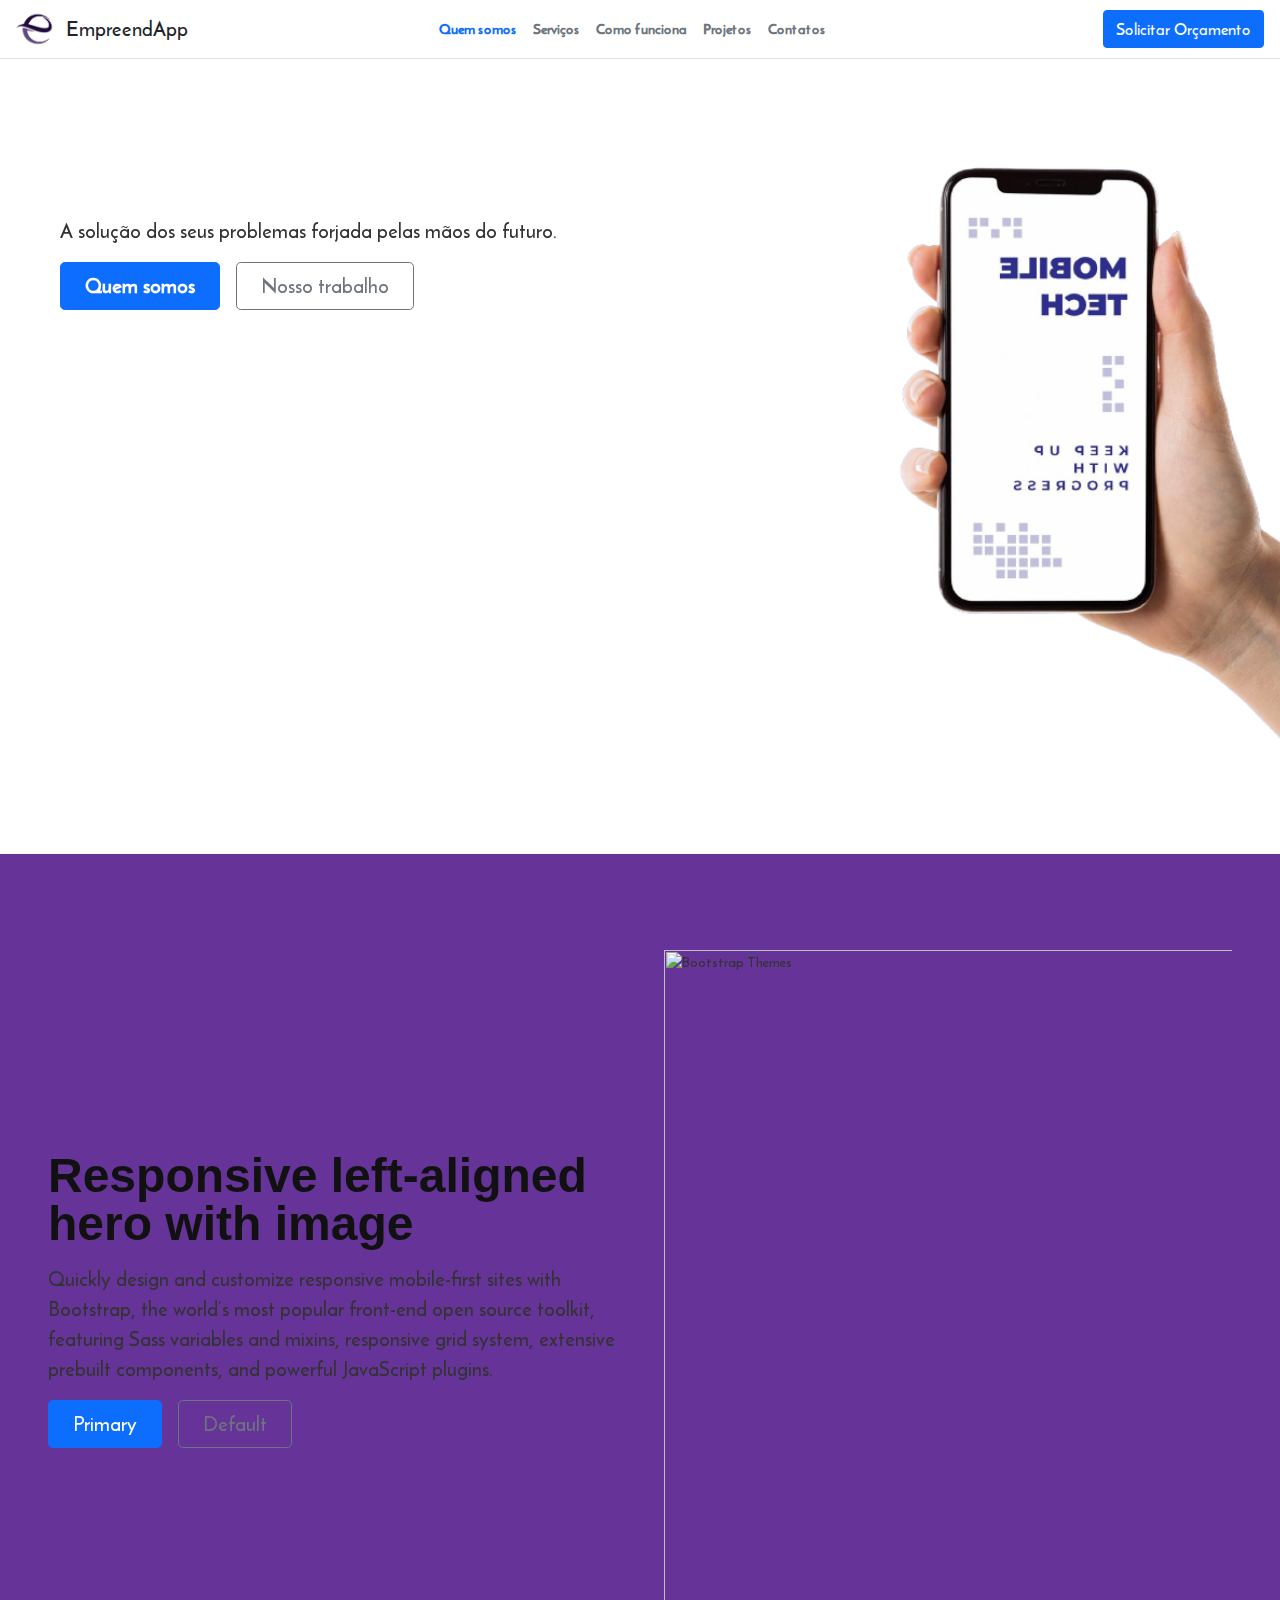
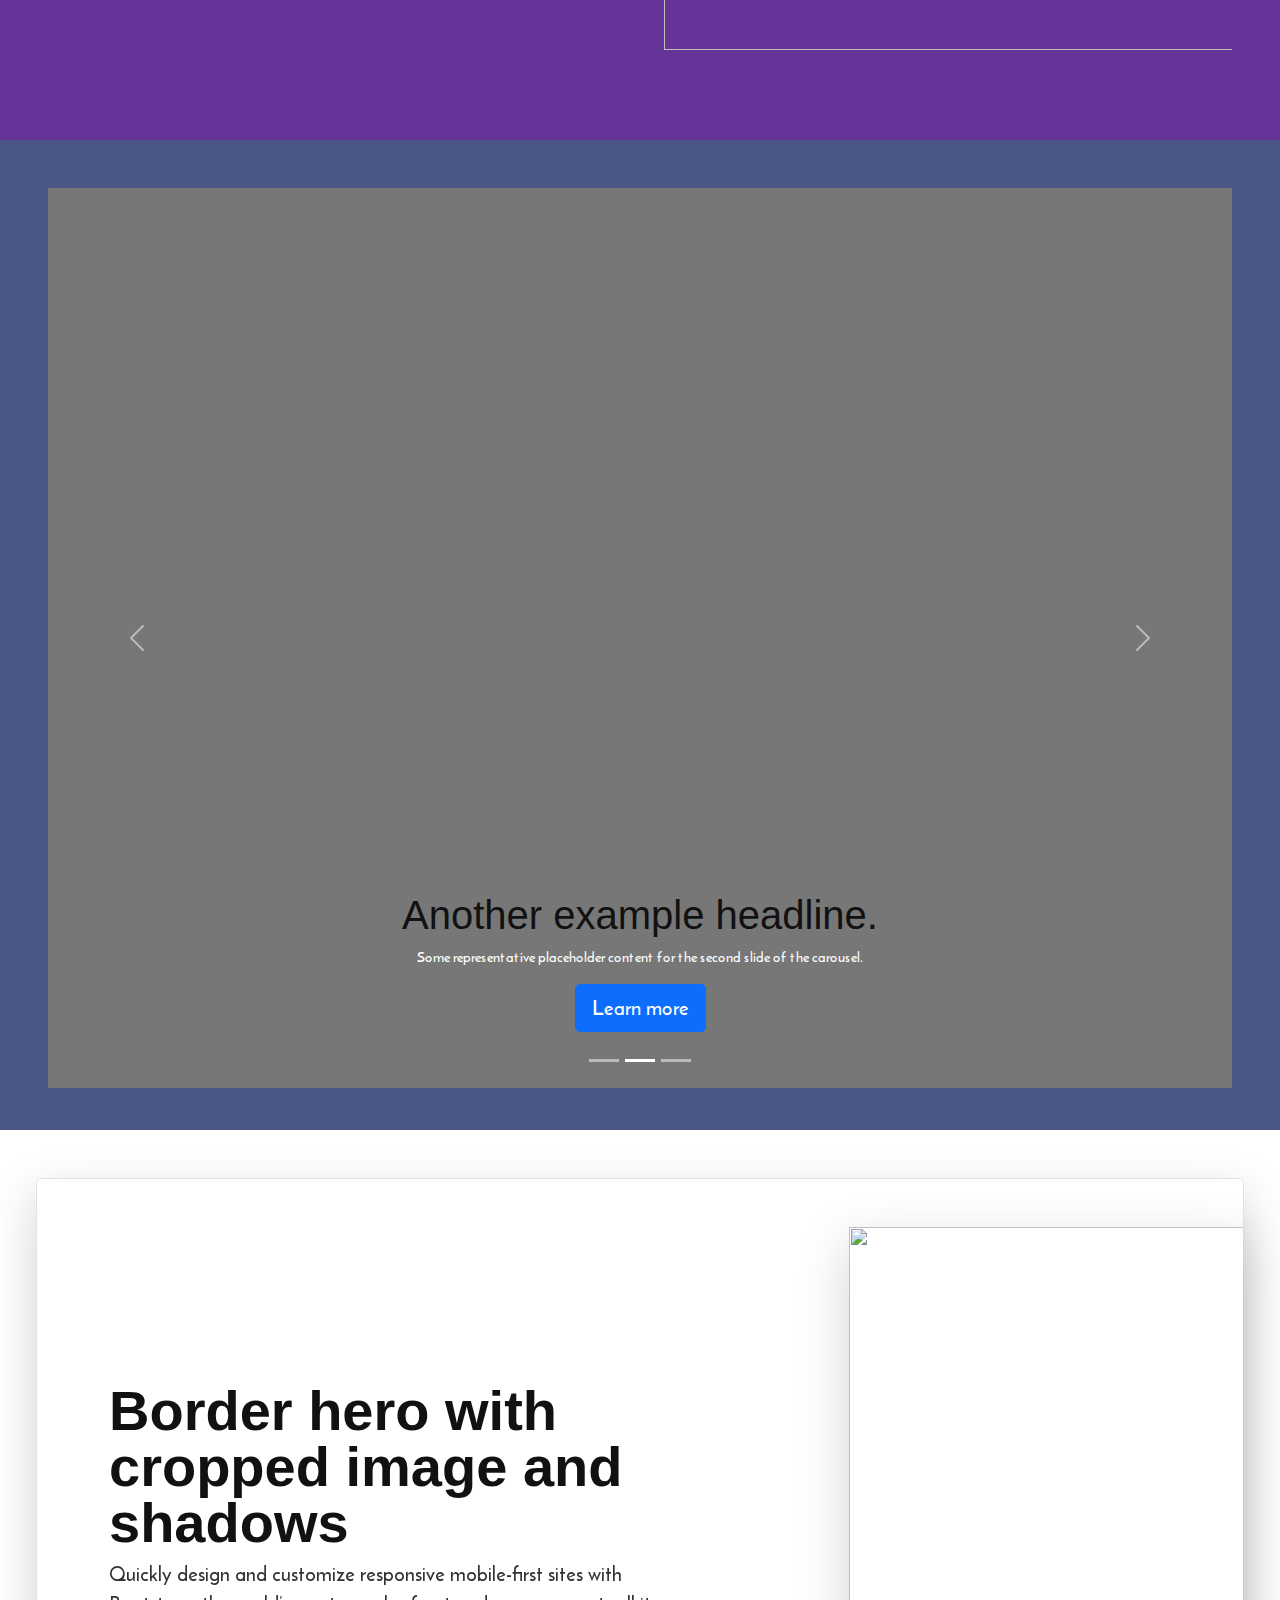
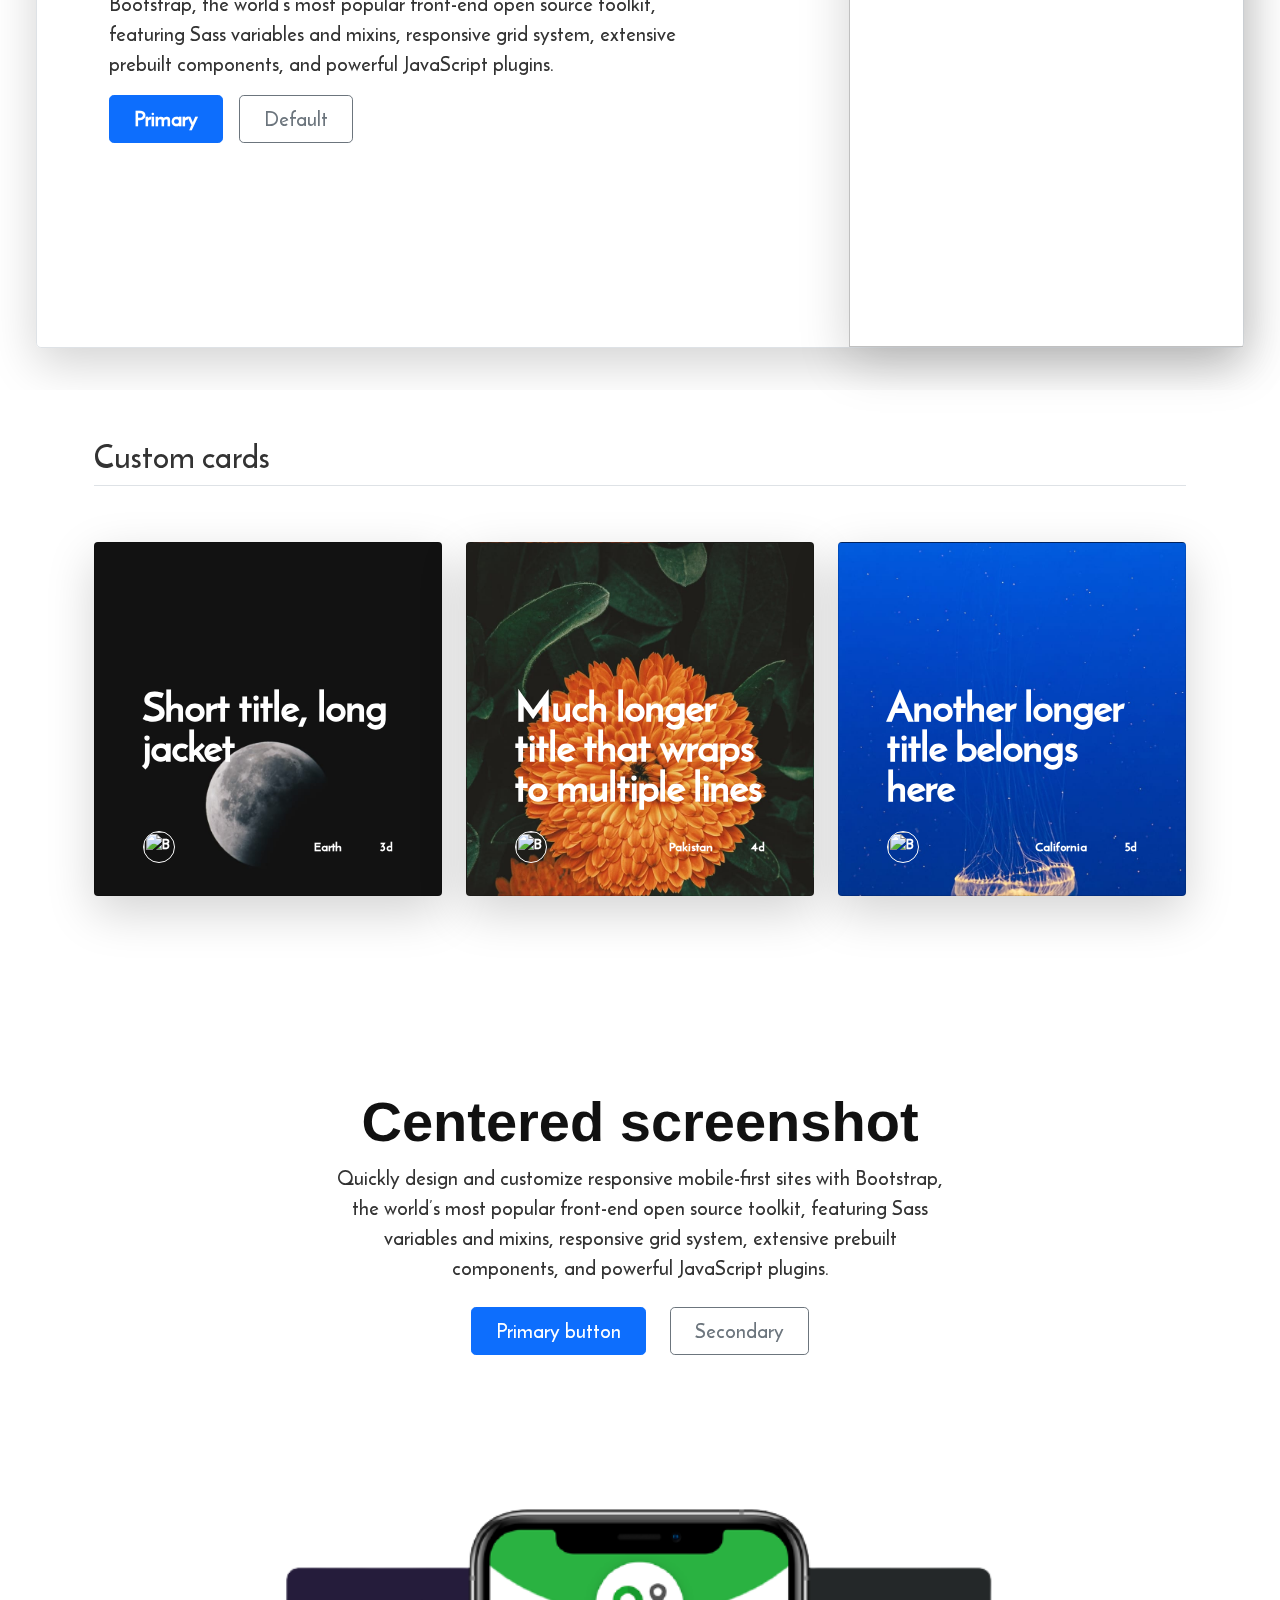
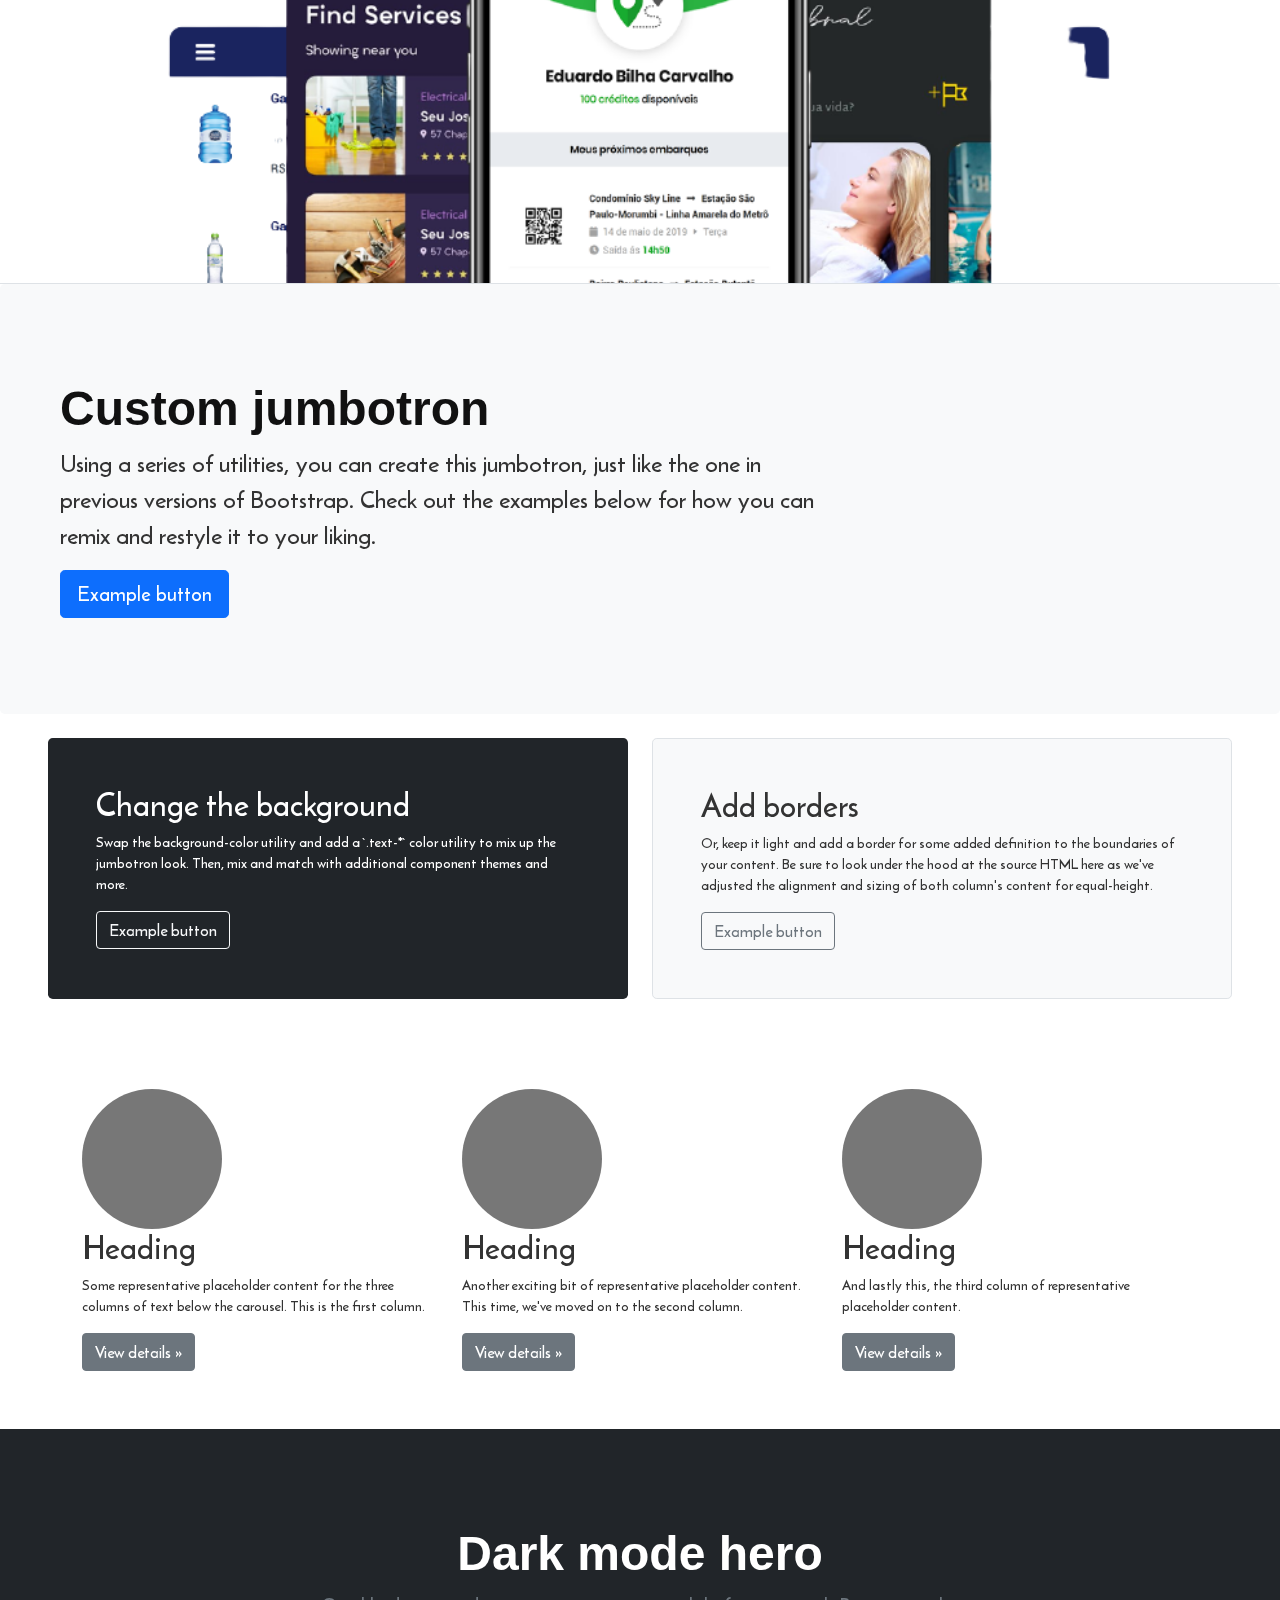
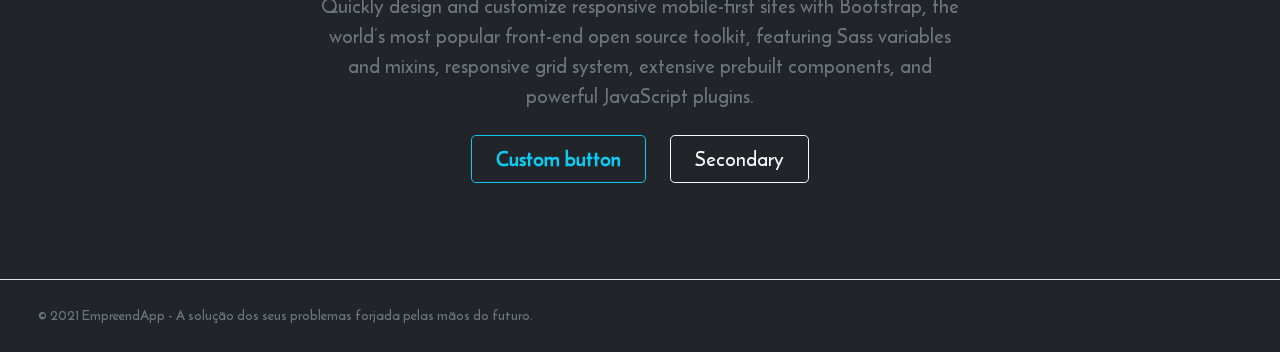
==== index.html @ d18b8e99 "animacao-bug corrigida." ====
<html lang="pt">
<head>
    <meta charset="UTF-8">
    <title>EmpreendApp</title>

    <link rel="stylesheet" href="css/bootstrap.css">
    <link rel="stylesheet" href="css/bg-points-animate.css">
    <link rel="stylesheet" href="css/styles.css">
    <link rel="stylesheet" href="css/index.css" >

    <meta name="theme-color" content="#7952b3">
</head>
<body style="background-color: white;">
    <div class="center">
        <div class="bg" style="z-index: -1; background: white;">
            <div class="dotWrapper dotWrapper-1">
                <div class="dot dot-1"></div>
            </div>
            <div class="dotWrapper dotWrapper-2">
                <div class="dot dot-2"></div>
            </div>
            <div class="dotWrapper dotWrapper-3">
                <div class="dot dot-3"></div>
            </div>
            <div class="dotWrapper dotWrapper-4">
                <div class="dot dot-4"></div>
            </div>
            <div class="dotWrapper dotWrapper-5">
                <div class="dot dot-5"></div>
            </div>
            <div class="dotWrapper dotWrapper-6">
                <div class="dot dot-6"></div>
            </div>
            <div class="dotWrapper dotWrapper-7">
                <div class="dot dot-7"></div>
            </div>
            <div class="dotWrapper dotWrapper-8">
                <div class="dot dot-8"></div>
            </div>
            <div class="dotWrapper dotWrapper-9">
                <div class="dot dot-9"></div>
            </div>
            <div class="dotWrapper dotWrapper-10">
                <div class="dot dot-10"></div>
            </div>
            <div class="dotWrapper dotWrapper-11">
                <div class="dot dot-11"></div>
            </div>
            <div class="dotWrapper dotWrapper-12">
                <div class="dot dot-12"></div>
            </div>
            <div class="dotWrapper dotWrapper-13">
                <div class="dot dot-13"></div>
            </div>
            <div class="dotWrapper dotWrapper-14">
                <div class="dot dot-14"></div>
            </div>
            <div class="dotWrapper dotWrapper-15">
                <div class="dot dot-15"></div>
            </div>
            <div class="dotWrapper dotWrapper-16">
                <div class="dot dot-16"></div>
            </div>
            <div class="dotWrapper dotWrapper-17">
                <div class="dot dot-17"></div>
            </div>
            <div class="dotWrapper dotWrapper-18">
                <div class="dot dot-18"></div>
            </div>
            <div class="dotWrapper dotWrapper-19">
                <div class="dot dot-19"></div>
            </div>
            <div class="dotWrapper dotWrapper-20">
                <div class="dot dot-20"></div>
            </div>
            <div class="dotWrapper dotWrapper-21">
                <div class="dot dot-21"></div>
            </div>
            <div class="dotWrapper dotWrapper-22">
                <div class="dot dot-22"></div>
            </div>
            <div class="dotWrapper dotWrapper-23">
                <div class="dot dot-23"></div>
            </div>
            <div class="dotWrapper dotWrapper-24">
                <div class="dot dot-24"></div>
            </div>
            <div class="dotWrapper dotWrapper-25">
                <div class="dot dot-25"></div>
            </div>
            <div class="dotWrapper dotWrapper-26">
                <div class="dot dot-26"></div>
            </div>
            <div class="dotWrapper dotWrapper-27">
                <div class="dot dot-27"></div>
            </div>
            <div class="dotWrapper dotWrapper-28">
                <div class="dot dot-28"></div>
            </div>
            <div class="dotWrapper dotWrapper-29">
                <div class="dot dot-29"></div>
            </div>
            <div class="dotWrapper dotWrapper-30">
                <div class="dot dot-30"></div>
            </div>
            <div class="dotWrapper dotWrapper-31">
                <div class="dot dot-31"></div>
            </div>
            <div class="dotWrapper dotWrapper-32">
                <div class="dot dot-32"></div>
            </div>
            <div class="dotWrapper dotWrapper-33">
                <div class="dot dot-33"></div>
            </div>
            <div class="dotWrapper dotWrapper-34">
                <div class="dot dot-34"></div>
            </div>
            <div class="dotWrapper dotWrapper-35">
                <div class="dot dot-35"></div>
            </div>
            <div class="dotWrapper dotWrapper-36">
                <div class="dot dot-36"></div>
            </div>
            <div class="dotWrapper dotWrapper-37">
                <div class="dot dot-37"></div>
            </div>
            <div class="dotWrapper dotWrapper-38">
                <div class="dot dot-38"></div>
            </div>
            <div class="dotWrapper dotWrapper-39">
                <div class="dot dot-39"></div>
            </div>
            <div class="dotWrapper dotWrapper-40">
                <div class="dot dot-40"></div>
            </div>
            <div class="dotWrapper dotWrapper-41">
                <div class="dot dot-41"></div>
            </div>
            <div class="dotWrapper dotWrapper-42">
                <div class="dot dot-42"></div>
            </div>
            <div class="dotWrapper dotWrapper-43">
                <div class="dot dot-43"></div>
            </div>
            <div class="dotWrapper dotWrapper-44">
                <div class="dot dot-44"></div>
            </div>
            <div class="dotWrapper dotWrapper-45">
                <div class="dot dot-45"></div>
            </div>
            <div class="dotWrapper dotWrapper-46">
                <div class="dot dot-46"></div>
            </div>
            <div class="dotWrapper dotWrapper-47">
                <div class="dot dot-47"></div>
            </div>
            <div class="dotWrapper dotWrapper-48">
                <div class="dot dot-48"></div>
            </div>
            <div class="dotWrapper dotWrapper-49">
                <div class="dot dot-49"></div>
            </div>
            <div class="dotWrapper dotWrapper-50">
                <div class="dot dot-50"></div>
            </div>
            <div class="dotWrapper dotWrapper-51">
                <div class="dot dot-51"></div>
            </div>
            <div class="dotWrapper dotWrapper-52">
                <div class="dot dot-52"></div>
            </div>
            <div class="dotWrapper dotWrapper-53">
                <div class="dot dot-53"></div>
            </div>
            <div class="dotWrapper dotWrapper-54">
                <div class="dot dot-54"></div>
            </div>
            <div class="dotWrapper dotWrapper-55">
                <div class="dot dot-55"></div>
            </div>
            <div class="dotWrapper dotWrapper-56">
                <div class="dot dot-56"></div>
            </div>
            <div class="dotWrapper dotWrapper-57">
                <div class="dot dot-57"></div>
            </div>
            <div class="dotWrapper dotWrapper-58">
                <div class="dot dot-58"></div>
            </div>
            <div class="dotWrapper dotWrapper-59">
                <div class="dot dot-59"></div>
            </div>
            <div class="dotWrapper dotWrapper-60">
                <div class="dot dot-60"></div>
            </div>
            <div class="dotWrapper dotWrapper-61">
                <div class="dot dot-61"></div>
            </div>
            <div class="dotWrapper dotWrapper-62">
                <div class="dot dot-62"></div>
            </div>
            <div class="dotWrapper dotWrapper-63">
                <div class="dot dot-63"></div>
            </div>
            <div class="dotWrapper dotWrapper-64">
                <div class="dot dot-64"></div>
            </div>
            <div class="dotWrapper dotWrapper-65">
                <div class="dot dot-65"></div>
            </div>
            <div class="dotWrapper dotWrapper-66">
                <div class="dot dot-66"></div>
            </div>
            <div class="dotWrapper dotWrapper-67">
                <div class="dot dot-67"></div>
            </div>
            <div class="dotWrapper dotWrapper-68">
                <div class="dot dot-68"></div>
            </div>
            <div class="dotWrapper dotWrapper-69">
                <div class="dot dot-69"></div>
            </div>
            <div class="dotWrapper dotWrapper-70">
                <div class="dot dot-70"></div>
            </div>
            <div class="dotWrapper dotWrapper-71">
                <div class="dot dot-71"></div>
            </div>
            <div class="dotWrapper dotWrapper-72">
                <div class="dot dot-72"></div>
            </div>
            <div class="dotWrapper dotWrapper-73">
                <div class="dot dot-73"></div>
            </div>
            <div class="dotWrapper dotWrapper-74">
                <div class="dot dot-74"></div>
            </div>
            <div class="dotWrapper dotWrapper-75">
                <div class="dot dot-75"></div>
            </div>
        </div><!--bg-->
        <header class="d-flex flex-wrap align-items-center justify-content-center justify-content-md-between py-2 border-bottom bg-white" style="z-index: 2;">
            <a href="/" class="d-flex align-items-center col-md-3 mb-2 mb-md-0 text-dark text-decoration-none lead">
                <img class="bi me-2 mx-3" width="42" height="42" aria-label="EmpreendApp"
                    src="imgs/empreendapp-logo.png"/>
                <strong>EmpreendApp</strong>
            </a>
    
            <ul class="nav col-12 col-md-auto mb-2 justify-content-center mb-md-0">
                <li><a href="#" class="nav-link px-2 link-primary">Quem somos</a></li>
                <li><a href="#" class="nav-link px-2 link-secondary">Serviços</a></li>
                <li><a href="#" class="nav-link px-2 link-secondary">Como funciona</a></li>
                <li><a href="#" class="nav-link px-2 link-secondary">Projetos</a></li>
                <li><a href="#" class="nav-link px-2 link-secondary">Contatos</a></li>
            </ul>
            <div class="col-md-3 text-end" style="margin-right: 16px;">
                <button type="button" class="btn btn-primary">Solicitar Orçamento</button>
            </div>
            <div class="col-md-3 text-end" style=""></div>
        </header>
        <div style="width: 100%; height: 40px;"></div>

        
        <div id="div0" class="pt-5" style="height: auto; width: 100%; margin: 0px; background-color: white;">
            <div class="row p-4 pb-0 pe-lg-0 pt-lg-5">
                <div class="col-lg-7 p-3 p-lg-5 pt-lg-3">
                    <h1 class="display-4 fw-bold lh-1">
                        <!--Efeito no Titulo-->
                        <div class="typing-slider" style="text-align: left; padding: 0; margin: 0;">
                            <p style="text-align: left; padding: 0; margin: 0;">Aqui você encontra</p>
                            <p style="text-align: left; padding: 0; margin: 0;">Aqui você inova</p>
                            <p style="text-align: left; padding: 0; margin: 0;">Estaremos com você</p>
                        </div>

                    </h1>
                    <p class="lead">A solução dos seus problemas forjada pelas mãos do futuro.</p>
                    <div class="d-grid gap-2 d-md-flex justify-content-md-start mb-4 mb-lg-3">
                        <button type="button" class="btn btn-primary btn-lg px-4 me-md-2 fw-bold">Quem somos</button>
                        <button type="button" class="btn btn-outline-secondary btn-lg px-4">Nosso trabalho</button>
                    </div>
                </div>
                <div class="col-lg-4 offset-lg-1 p-0 overflow-hidden">
                    <img src="imgs/app-smartphone.png" alt="" width="450">
                </div>
                <div style="width: 100%; height: 120px;"></div>
            </div>
        </div>
    
        <div id="div3" class="pag-y-86 px-5">
            <div class="row flex-lg-row-reverse align-items-center g-5 py-5">
                <div class="col-10 col-sm-8 col-lg-6">
                    <img src="https://getbootstrap.com/docs/5.1/examples/heroes/bootstrap-themes.png"
                        class="d-block mx-lg-auto img-fluid" alt="Bootstrap Themes" width="700" height="500" loading="lazy">
                </div>
                <div class="col-lg-6">
                    <h1 class="display-5 fw-bold lh-1 mb-3">Responsive left-aligned hero with image</h1>
                    <p class="lead">Quickly design and customize responsive mobile-first sites with Bootstrap, the world’s most
                        popular front-end open source toolkit, featuring Sass variables and mixins, responsive grid system,
                        extensive prebuilt components, and powerful JavaScript plugins.</p>
                    <div class="d-grid gap-2 d-md-flex justify-content-md-start">
                        <button type="button" class="btn btn-primary btn-lg px-4 me-md-2">Primary</button>
                        <button type="button" class="btn btn-outline-secondary btn-lg px-4">Default</button>
                    </div>
                </div>
            </div>
            <br><br>
        </div>
    
        <div id="div4" class="pag-y-content pt-5 px-5">
            <div id="myCarousel" class="carousel slide pointer-event" data-bs-ride="carousel">
                <div class="carousel-indicators">
                    <button type="button" data-bs-target="#myCarousel" data-bs-slide-to="0" class=""
                            aria-label="Slide 1"></button>
                    <button type="button" data-bs-target="#myCarousel" data-bs-slide-to="1" aria-label="Slide 2" class="active"
                            aria-current="true"></button>
                    <button type="button" data-bs-target="#myCarousel" data-bs-slide-to="2" aria-label="Slide 3"
                            class=""></button>
                </div>
                <div class="carousel-inner">
                    <div class="carousel-item">
                        <svg class="bd-placeholder-img" width="100%" height="100%" xmlns="http://www.w3.org/2000/svg"
                            aria-hidden="true" preserveAspectRatio="xMidYMid slice" focusable="false">
                            <rect width="100%" height="100%" fill="#777"></rect>
                        </svg>
    
                        <div class="container">
                            <div class="carousel-caption text-start">
                                <h1>Example headline.</h1>
                                <p>Some representative placeholder content for the first slide of the carousel.</p>
                                <p><a class="btn btn-lg btn-primary" href="#">Sign up today</a></p>
                            </div>
                        </div>
                    </div>
                    <div class="carousel-item active">
                        <svg class="bd-placeholder-img" width="100%" height="100%" xmlns="http://www.w3.org/2000/svg"
                            aria-hidden="true" preserveAspectRatio="xMidYMid slice" focusable="false">
                            <rect width="100%" height="100%" fill="#777"></rect>
                        </svg>
    
                        <div class="container">
                            <div class="carousel-caption">
                                <h1>Another example headline.</h1>
                                <p>Some representative placeholder content for the second slide of the carousel.</p>
                                <p><a class="btn btn-lg btn-primary" href="#">Learn more</a></p>
                            </div>
                        </div>
                    </div>
                    <div class="carousel-item">
                        <svg class="bd-placeholder-img" width="100%" height="100%" xmlns="http://www.w3.org/2000/svg"
                            aria-hidden="true" preserveAspectRatio="xMidYMid slice" focusable="false">
                            <rect width="100%" height="100%" fill="#777"></rect>
                        </svg>
    
                        <div class="container">
                            <div class="carousel-caption text-end">
                                <h1>One more for good measure.</h1>
                                <p>Some representative placeholder content for the third slide of this carousel.</p>
                                <p><a class="btn btn-lg btn-primary" href="#">Browse gallery</a></p>
                            </div>
                        </div>
                    </div>
                </div>
                <button class="carousel-control-prev" type="button" data-bs-target="#myCarousel" data-bs-slide="prev">
                    <span class="carousel-control-prev-icon" aria-hidden="true"></span>
                    <span class="visually-hidden">Previous</span>
                </button>
                <button class="carousel-control-next" type="button" data-bs-target="#myCarousel" data-bs-slide="next">
                    <span class="carousel-control-next-icon" aria-hidden="true"></span>
                    <span class="visually-hidden">Next</span>
                </button>
            </div>
            <br><br>
        </div>
    
        <div class="pag-y px-5 pt-5 bg-white">
            <div class="row p-4 pb-0 pe-lg-0 pt-lg-5 align-items-center rounded-3 border shadow-lg">
                <div class="col-lg-7 p-3 p-lg-5 pt-lg-3">
                    <h1 class="display-4 fw-bold lh-1">Border hero with cropped image and shadows</h1>
                    <p class="lead">Quickly design and customize responsive mobile-first sites with Bootstrap, the world’s most
                        popular front-end open source toolkit, featuring Sass variables and mixins, responsive grid system,
                        extensive prebuilt components, and powerful JavaScript plugins.</p>
                    <div class="d-grid gap-2 d-md-flex justify-content-md-start mb-4 mb-lg-3">
                        <button type="button" class="btn btn-primary btn-lg px-4 me-md-2 fw-bold">Primary</button>
                        <button type="button" class="btn btn-outline-secondary btn-lg px-4">Default</button>
                    </div>
                </div>
                <div class="col-lg-4 offset-lg-1 p-0 overflow-hidden shadow-lg">
                    <img class="rounded-lg-3" src="https://getbootstrap.com/docs/5.1/examples/heroes/bootstrap-docs.png" alt=""
                        width="720">
                </div>
            </div>
            <br><br>
        </div>
    
        <div class="pag-y-content bg-white">
            <div class="container px-4 py-5" id="custom-cards">
                <h2 class="pb-2 border-bottom">Custom cards</h2>
    
                <div class="row row-cols-1 row-cols-lg-3 align-items-stretch g-4 py-5">
                    <div class="col">
                        <div class="card card-cover h-100 overflow-hidden text-white bg-dark rounded-5 shadow-lg"
                            style="background-image: url('imgs/unsplash-photo-1.png');">
                            <div class="d-flex flex-column h-100 p-5 pb-3 text-white text-shadow-1">
                                <h2 class="pt-5 mt-5 mb-4 display-6 lh-1 fw-bold">Short title, long jacket</h2>
                                <ul class="d-flex list-unstyled mt-auto">
                                    <li class="me-auto">
                                        <img src="https://github.com/twbs.png" alt="Bootstrap" width="32" height="32"
                                            class="rounded-circle border border-white">
                                    </li>
                                    <li class="d-flex align-items-center me-3">
                                        <svg class="bi me-2" width="1em" height="1em">
                                            <use xlink:href="#geo-fill"></use>
                                        </svg>
                                        <small>Earth</small>
                                    </li>
                                    <li class="d-flex align-items-center">
                                        <svg class="bi me-2" width="1em" height="1em">
                                            <use xlink:href="#calendar3"></use>
                                        </svg>
                                        <small>3d</small>
                                    </li>
                                </ul>
                            </div>
                        </div>
                    </div>
    
                    <div class="col">
                        <div class="card card-cover h-100 overflow-hidden text-white bg-dark rounded-5 shadow-lg"
                            style="background-image: url('imgs/unsplash-photo-2.png');">
                            <div class="d-flex flex-column h-100 p-5 pb-3 text-white text-shadow-1">
                                <h2 class="pt-5 mt-5 mb-4 display-6 lh-1 fw-bold">Much longer title that wraps to multiple
                                    lines</h2>
                                <ul class="d-flex list-unstyled mt-auto">
                                    <li class="me-auto">
                                        <img src="https://github.com/twbs.png" alt="Bootstrap" width="32" height="32"
                                            class="rounded-circle border border-white">
                                    </li>
                                    <li class="d-flex align-items-center me-3">
                                        <svg class="bi me-2" width="1em" height="1em">
                                            <use xlink:href="#geo-fill"></use>
                                        </svg>
                                        <small>Pakistan</small>
                                    </li>
                                    <li class="d-flex align-items-center">
                                        <svg class="bi me-2" width="1em" height="1em">
                                            <use xlink:href="#calendar3"></use>
                                        </svg>
                                        <small>4d</small>
                                    </li>
                                </ul>
                            </div>
                        </div>
                    </div>
    
                    <div class="col">
                        <div class="card card-cover h-100 overflow-hidden text-white bg-dark rounded-5 shadow-lg"
                            style="background-image: url('imgs/unsplash-photo-3.png');">
                            <div class="d-flex flex-column h-100 p-5 pb-3 text-shadow-1">
                                <h2 class="pt-5 mt-5 mb-4 display-6 lh-1 fw-bold">Another longer title belongs here</h2>
                                <ul class="d-flex list-unstyled mt-auto">
                                    <li class="me-auto">
                                        <img src="https://github.com/twbs.png" alt="Bootstrap" width="32" height="32"
                                            class="rounded-circle border border-white">
                                    </li>
                                    <li class="d-flex align-items-center me-3">
                                        <svg class="bi me-2" width="1em" height="1em">
                                            <use xlink:href="#geo-fill"></use>
                                        </svg>
                                        <small>California</small>
                                    </li>
                                    <li class="d-flex align-items-center">
                                        <svg class="bi me-2" width="1em" height="1em">
                                            <use xlink:href="#calendar3"></use>
                                        </svg>
                                        <small>5d</small>
                                    </li>
                                </ul>
                            </div>
                        </div>
                    </div>
                </div>
            </div>
        </div>
    
        <div id="div5" class="pag-y-96 pt-5" style="margin: 0;">
            <div class="px-4 pt-5 text-center border-bottom">
                <h1 class="display-4 fw-bold">Centered screenshot</h1>
                <div class="col-lg-6 mx-auto pb-5">
                    <p class="lead mb-4">Quickly design and customize responsive mobile-first sites with Bootstrap, the world’s
                        most popular front-end open source toolkit, featuring Sass variables and mixins, responsive grid system,
                        extensive prebuilt components, and powerful JavaScript plugins.</p>
                    <div class="d-grid gap-2 d-sm-flex justify-content-sm-center mb-5">
                        <button type="button" class="btn btn-primary btn-lg px-4 me-sm-3">Primary button</button>
                        <button type="button" class="btn btn-outline-secondary btn-lg px-4">Secondary</button>
                    </div>
                </div>
                <div class="overflow-hidden" style="max-height: 48vh;">
                    <div class="container px-5 pt-5">
                        <img src="imgs/bg_trabalhos.png"
                            class="img-fluid mb-4" alt="Example image" width="1000" height="1000">
                    </div>
                </div>
            </div>
        </div>
    
        <div class="pag-y bg-white">
            <div class="p-5 mb-4 bg-light rounded-3">
                <div class="container-fluid py-5">
                    <h1 class="display-5 fw-bold">Custom jumbotron</h1>
                    <p class="col-md-8 fs-4">Using a series of utilities, you can create this jumbotron, just like the one in
                        previous versions of Bootstrap. Check out the examples below for how you can remix and restyle it to
                        your liking.</p>
                    <button class="btn btn-primary btn-lg" type="button">Example button</button>
                </div>
            </div>
            <div class="row align-items-md-stretch px-5">
                <div class="col-md-6">
                    <div class="h-100 p-5 text-white bg-dark rounded-3">
                        <h2>Change the background</h2>
                        <p>Swap the background-color utility and add a `.text-*` color utility to mix up the jumbotron look.
                            Then, mix and match with additional component themes and more.</p>
                        <button class="btn btn-outline-light" type="button">Example button</button>
                    </div>
                </div>
                <div class="col-md-6">
                    <div class="h-100 p-5 bg-light border rounded-3">
                        <h2>Add borders</h2>
                        <p>Or, keep it light and add a border for some added definition to the boundaries of your content. Be
                            sure to look under the hood at the source HTML here as we've adjusted the alignment and sizing of
                            both column's content for equal-height.</p>
                        <button class="btn btn-outline-secondary" type="button">Example button</button>
                    </div>
                </div>
            </div>
        </div>
    
        <div class="pag-y-70 bg-white"><br><br>
            <div class="container marketing pt-5">
                <!-- Three columns of text below the carousel -->
                <div class="row">
                    <div class="col-lg-4">
                        <svg class="bd-placeholder-img rounded-circle" width="140" height="140"
                            xmlns="http://www.w3.org/2000/svg" role="img" aria-label="Placeholder: 140x140"
                            preserveAspectRatio="xMidYMid slice" focusable="false"><title>Placeholder</title>
                            <rect width="100%" height="100%" fill="#777"></rect>
                            <text x="50%" y="50%" fill="#777" dy=".3em">140x140</text>
                        </svg>
    
                        <h2>Heading</h2>
                        <p>Some representative placeholder content for the three columns of text below the carousel. This is the
                            first column.</p>
                        <p><a class="btn btn-secondary" href="#">View details »</a></p>
                    </div><!-- /.col-lg-4 -->
                    <div class="col-lg-4">
                        <svg class="bd-placeholder-img rounded-circle" width="140" height="140"
                            xmlns="http://www.w3.org/2000/svg" role="img" aria-label="Placeholder: 140x140"
                            preserveAspectRatio="xMidYMid slice" focusable="false"><title>Placeholder</title>
                            <rect width="100%" height="100%" fill="#777"></rect>
                            <text x="50%" y="50%" fill="#777" dy=".3em">140x140</text>
                        </svg>
    
                        <h2>Heading</h2>
                        <p>Another exciting bit of representative placeholder content. This time, we've moved on to the second
                            column.</p>
                        <p><a class="btn btn-secondary" href="#">View details »</a></p>
                    </div><!-- /.col-lg-4 -->
                    <div class="col-lg-4">
                        <svg class="bd-placeholder-img rounded-circle" width="140" height="140"
                            xmlns="http://www.w3.org/2000/svg" role="img" aria-label="Placeholder: 140x140"
                            preserveAspectRatio="xMidYMid slice" focusable="false"><title>Placeholder</title>
                            <rect width="100%" height="100%" fill="#777"></rect>
                            <text x="50%" y="50%" fill="#777" dy=".3em">140x140</text>
                        </svg>
    
                        <h2>Heading</h2>
                        <p>And lastly this, the third column of representative placeholder content.</p>
                        <p><a class="btn btn-secondary" href="#">View details »</a></p>
                    </div>
                </div>
            </div>
            <br><br>
        </div>
    
        <div class="bg-dark text-secondary py-5 text-center">
            <div class="py-5">
                <h1 class="display-5 fw-bold text-white">Dark mode hero</h1>
                <div class="col-lg-6 mx-auto">
                    <p class="fs-5 mb-4">Quickly design and customize responsive mobile-first sites with Bootstrap, the world’s
                        most popular front-end open source toolkit, featuring Sass variables and mixins, responsive grid system,
                        extensive prebuilt components, and powerful JavaScript plugins.</p>
                    <div class="d-grid gap-2 d-sm-flex justify-content-sm-center">
                        <button type="button" class="btn btn-outline-info btn-lg px-4 me-sm-3 fw-bold">Custom button</button>
                        <button type="button" class="btn btn-outline-light btn-lg px-4">Secondary</button>
                    </div>
                </div>
            </div>
        </div>
    
        <footer class="d-flex flex-wrap justify-content-between align-items-center py-4 border-top bg-dark">
            <div class="col-md-8 d-flex align-items-center">
                <a href="/" class="mb-3 me-2 mb-md-0 text-muted text-decoration-none lh-1">
                    <svg class="bi" width="30" height="24">
                        <use xlink:href="#bootstrap"></use>
                    </svg>
                </a>
                <span class="text-muted">© 2021 EmpreendApp - A solução dos seus problemas forjada pelas mãos do futuro.</span>
            </div>
    
            <ul class="nav col-md-4 justify-content-end list-unstyled d-flex">
                <li class="ms-3"><a class="text-muted" href="#">
                    <svg class="bi" width="24" height="24">
                        <use xlink:href="#twitter"></use>
                    </svg>
                </a></li>
                <li class="ms-3"><a class="text-muted" href="#">
                    <svg class="bi" width="24" height="24">
                        <use xlink:href="#instagram"></use>
                    </svg>
                </a></li>
                <li class="ms-3"><a class="text-muted" href="#">
                    <svg class="bi" width="24" height="24">
                        <use xlink:href="#facebook"></use>
                    </svg>
                </a></li>
            </ul>
        </footer>
    
        <script src="js/bootstrap.bundle.js"></script>
    </div><!--center-->
</body>
</html>
---- css/styles.css ----
*{
    margin:0;
    padding:0;
    border:0;
    list-style:none;
    outline:none;
} /* Fazendo reset */

body{
    font:normal 14px Tahoma, Arial, sans-serif;
    color:#333;
} /* Fonte normal tamanho 14 tenho Tahoma como fonte primaria */

.center{
    max-width: 100%;
    margin: 0 auto;
}

.w100{
    width: 100%;
}

a{
    text-decoration:none;
} /* Links sem efeitos */

@font-face {
    font-family: aclonicaa_regular;
    src: url(/fonts/aclonicaa_regular.ttf);
}
@font-face {
    font-family: amboqia_boriango;
    src: url(/fonts/amboqia_boriango.ttf);
}
@font-face {
    font-family: berkshire_swash;
    src: url(/fonts/berkshire_swash.ttf);
}
@font-face {
    font-family: grand_hotel_regular;
    src: url(/fonts/grand_hotel_regular.ttf);
}
@font-face {
    font-family: reem_kufi_regular;
    src: url(/fonts/reem_kufi_regular.ttf);
}
@font-face {
    font-family: trocchi_regular;
    src: url(/fonts/trocchi_regular.ttf);
}

html{
    font-family: sans-serif;
    -ms-text-size-adjust: 100%;
    -webkit-text-size-adjust: 100%;
}

body{
    font-family: reem_kufi_regular;
}

h1 {
    color: #111;
    font-family: Raleway, sans-serif !important;
}

ul li{
    font-weight: bold;
}

.navTitle {
    font-size:0;
    transition: all 600ms;
}

#navbarsverse ul li a:hover .navTitle {
    font-size:14px;
    margin-left:14px;
}

@media screen and (max-width: 820px) {
    #userProfileImg{
        top: 70px;
    }
    #userName{
        margin-left: 10px;
    }
    #userFormaction{
        margin-left: 10px;
    }
    .btn-group .btn-dark{
        font-size: 10pt;
    }
}
---- css/index.css ----
* {
    padding: 0;
    margin: 0;
}

body {
    background-size: cover;
    margin: 0;
    max-width: 100%;
    overflow-x: hidden;
}

header {
    position: fixed;
    width: 100%;
}

.pag-y {
    height: auto;
    width: 100%;
}

.pag-y-96 {
    height: auto;
    width: 100%;
}

.pag-y-86 {
    height: auto;
    width: 100%;
}

.pag-y-70 {
    height: auto;
    width: 100%;
}

#div0 {
    /*background: rgba(204, 205, 211, 0.6);*/
    width: 100%;
}

#div3 {
    background: rebeccapurple;
}

#div4 {
    background: rgba(56, 70, 121, 0.91);
}

#div5 {
    background: #ffffff;
}

.card-cover {
    background-size: cover;
}

.fs-14 {
    font-size: 14pt;
}

.typing-slider {
    font-family: Consolas, monospace;
    font-weight: bold;
    white-space: nowrap;
}

.typing-slider p {
    position: relative;
    display: inline;
    font-size: 0;
    text-transform: uppercase;
    letter-spacing: 0;
    animation: slide 15s step-start infinite;
}

.typing-slider p::after {
    content: "";
    position: absolute;
    top: 0;
    right: 0;
    bottom: 0;
    border-left: 3px solid black;
    background-color: #FFF;
    animation: typing 5s infinite, cursor 1s infinite;
}

.typing-slider p:nth-child(1) {
    animation-delay: 0s;
}
.typing-slider p:nth-child(1)::after {
    animation-delay: 0s;
    animation-timing-function: steps(16), step-end;
}

.typing-slider p:nth-child(2) {
    animation-delay: 5s;
}
.typing-slider p:nth-child(2)::after {
    animation-delay: 5s;
    animation-timing-function: steps(23), step-end;
}

.typing-slider p:nth-child(3) {
    animation-delay: 10s;
}
.typing-slider p:nth-child(3)::after {
    animation-delay: 10s;
    animation-timing-function: steps(12), step-end;
}

@keyframes cursor {
    from, to {
        border-color: transparent;
    }
    50% {
        border-color: black;
    }
}
@keyframes typing {
    from {
        width: 100%;
    }
    90%, to {
        width: 0;
    }
}
@keyframes slide {
    33.3333333333% {
        font-size: 3rem;
        letter-spacing: 3px;
    }
    to {
        font-size: 0;
        letter-spacing: 0;
    }
}
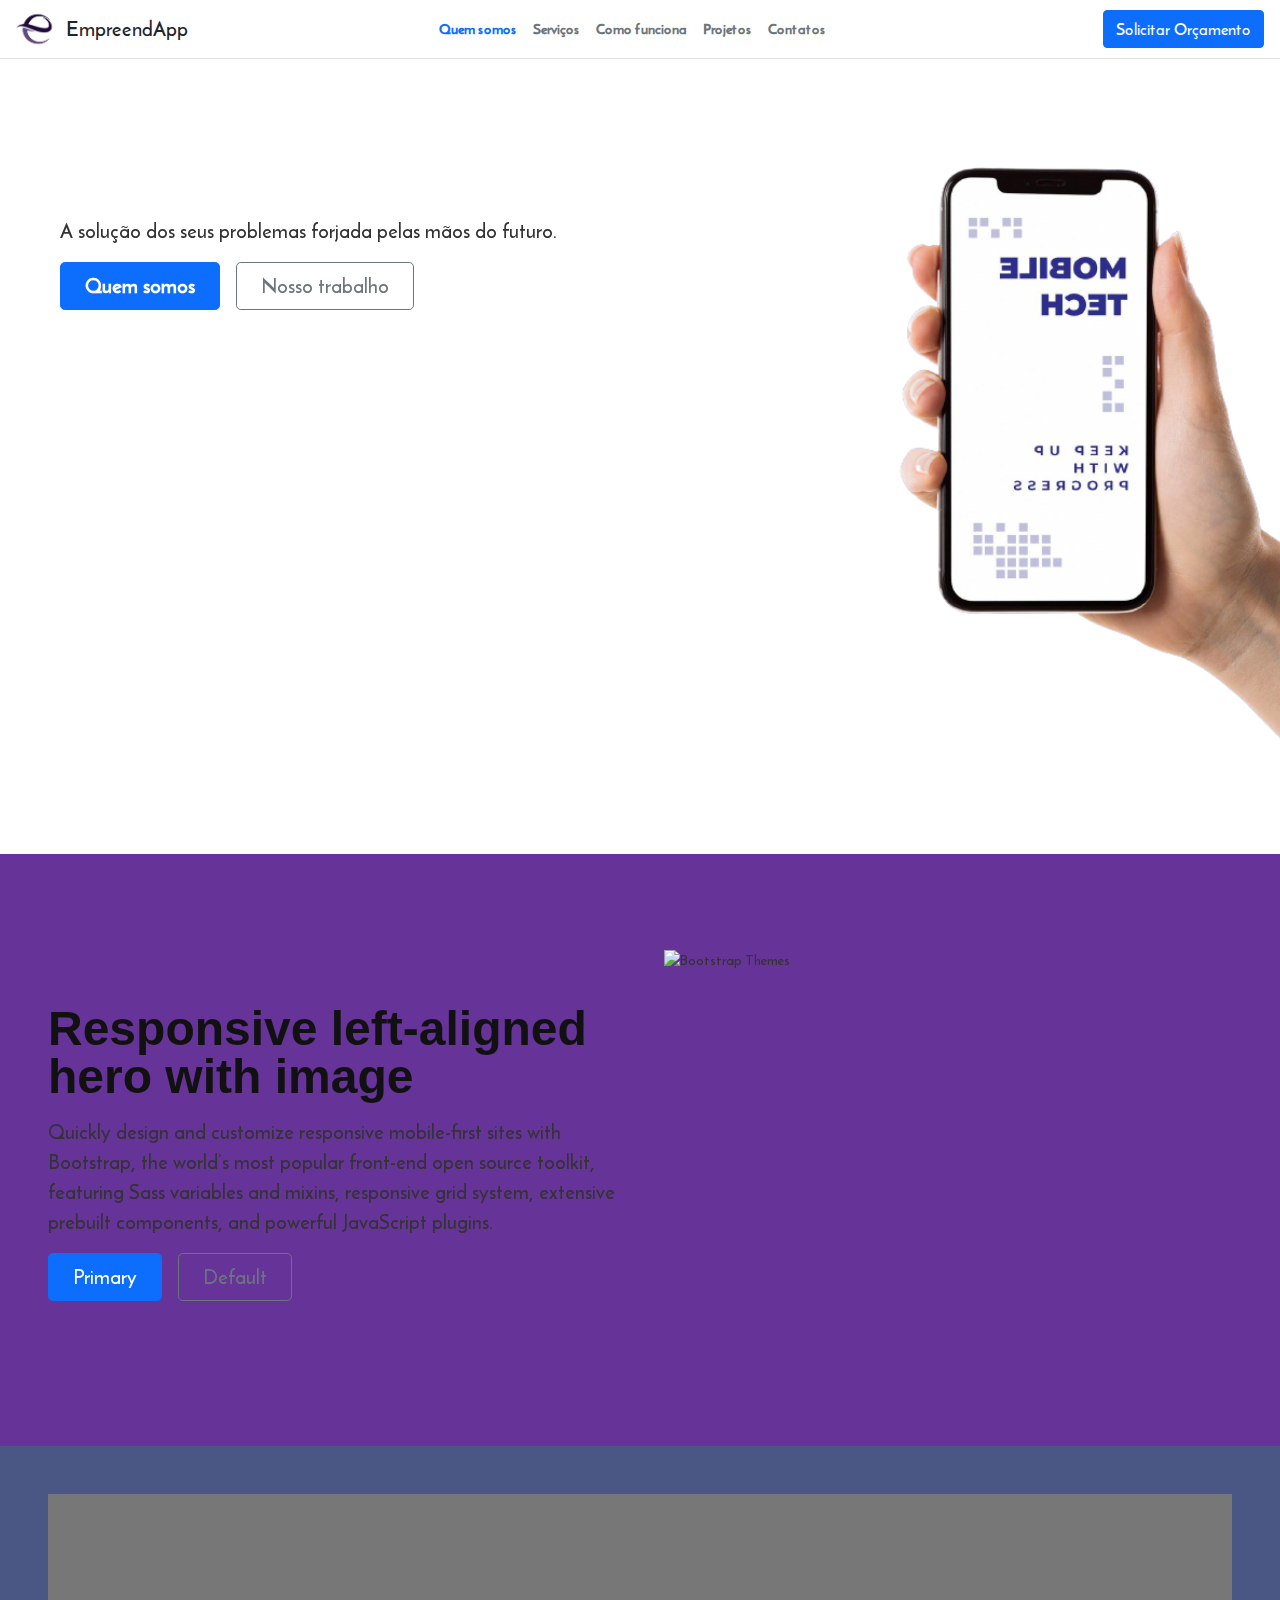
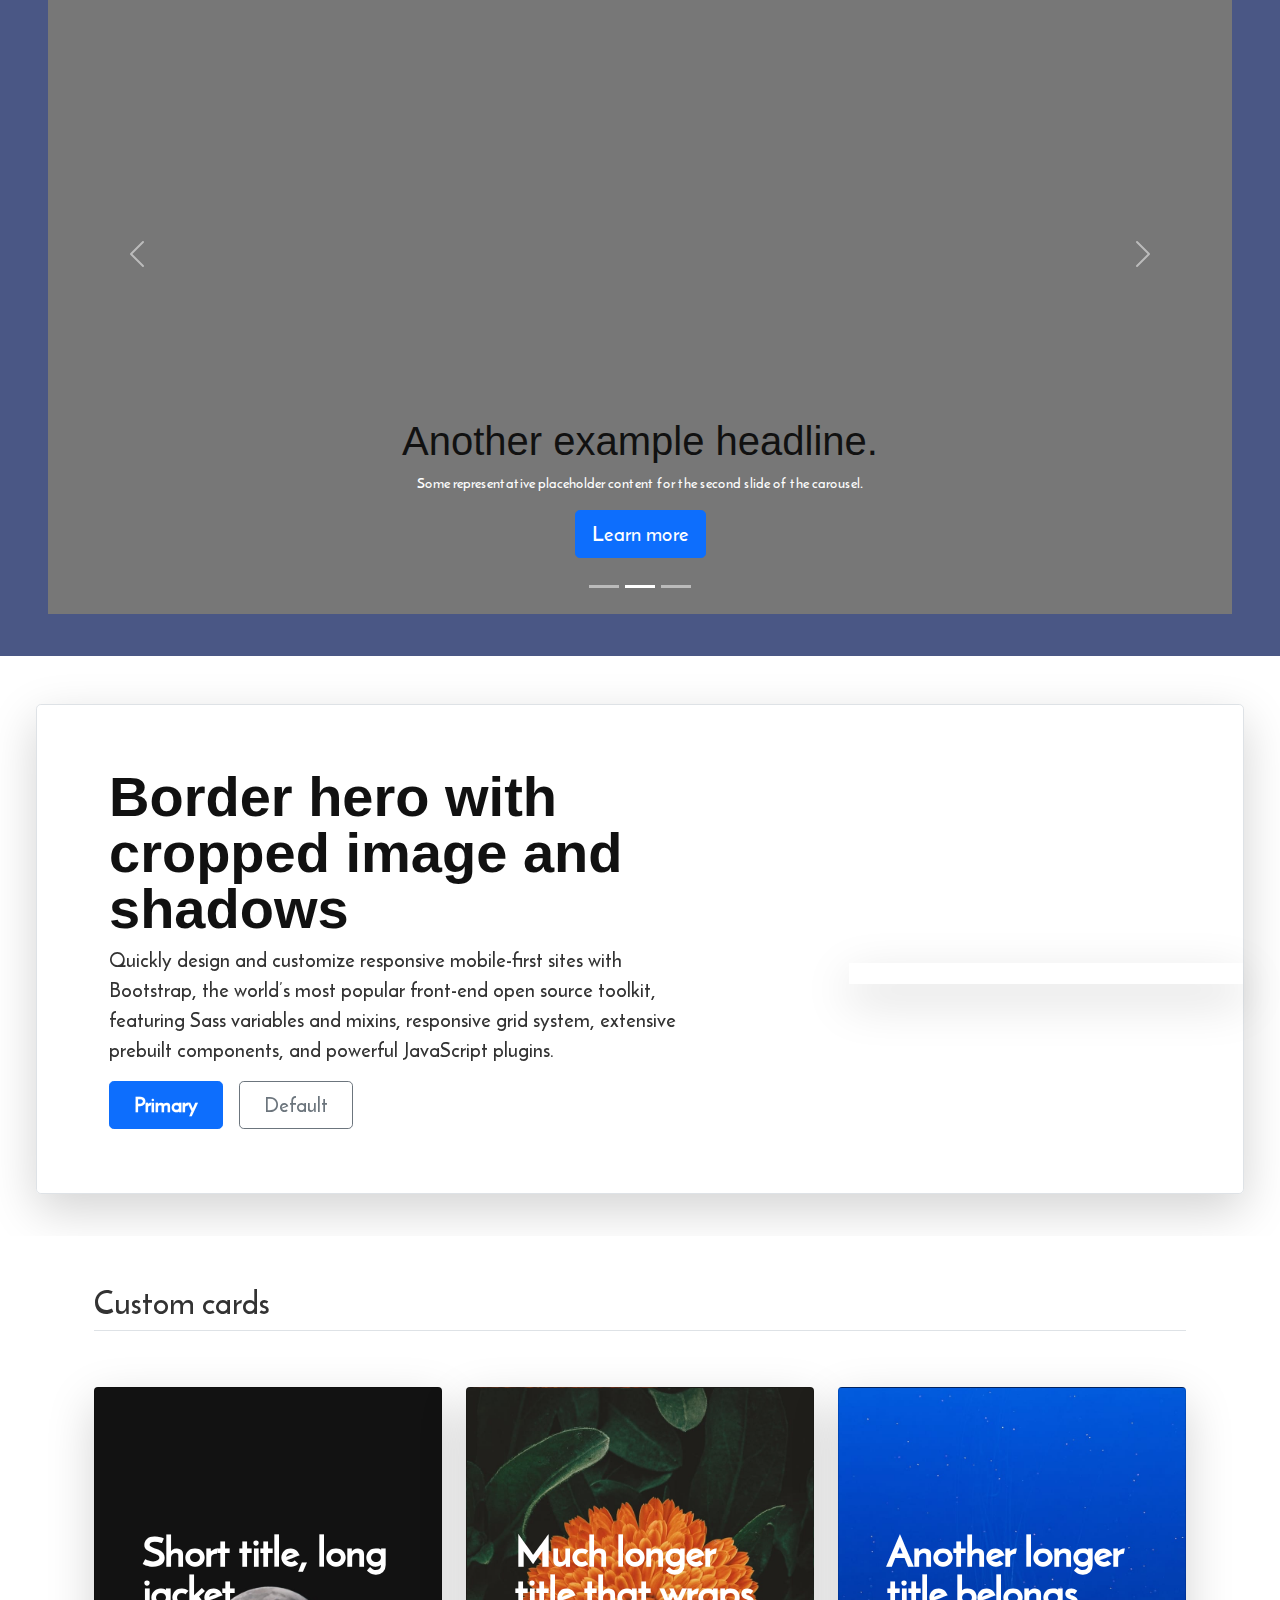
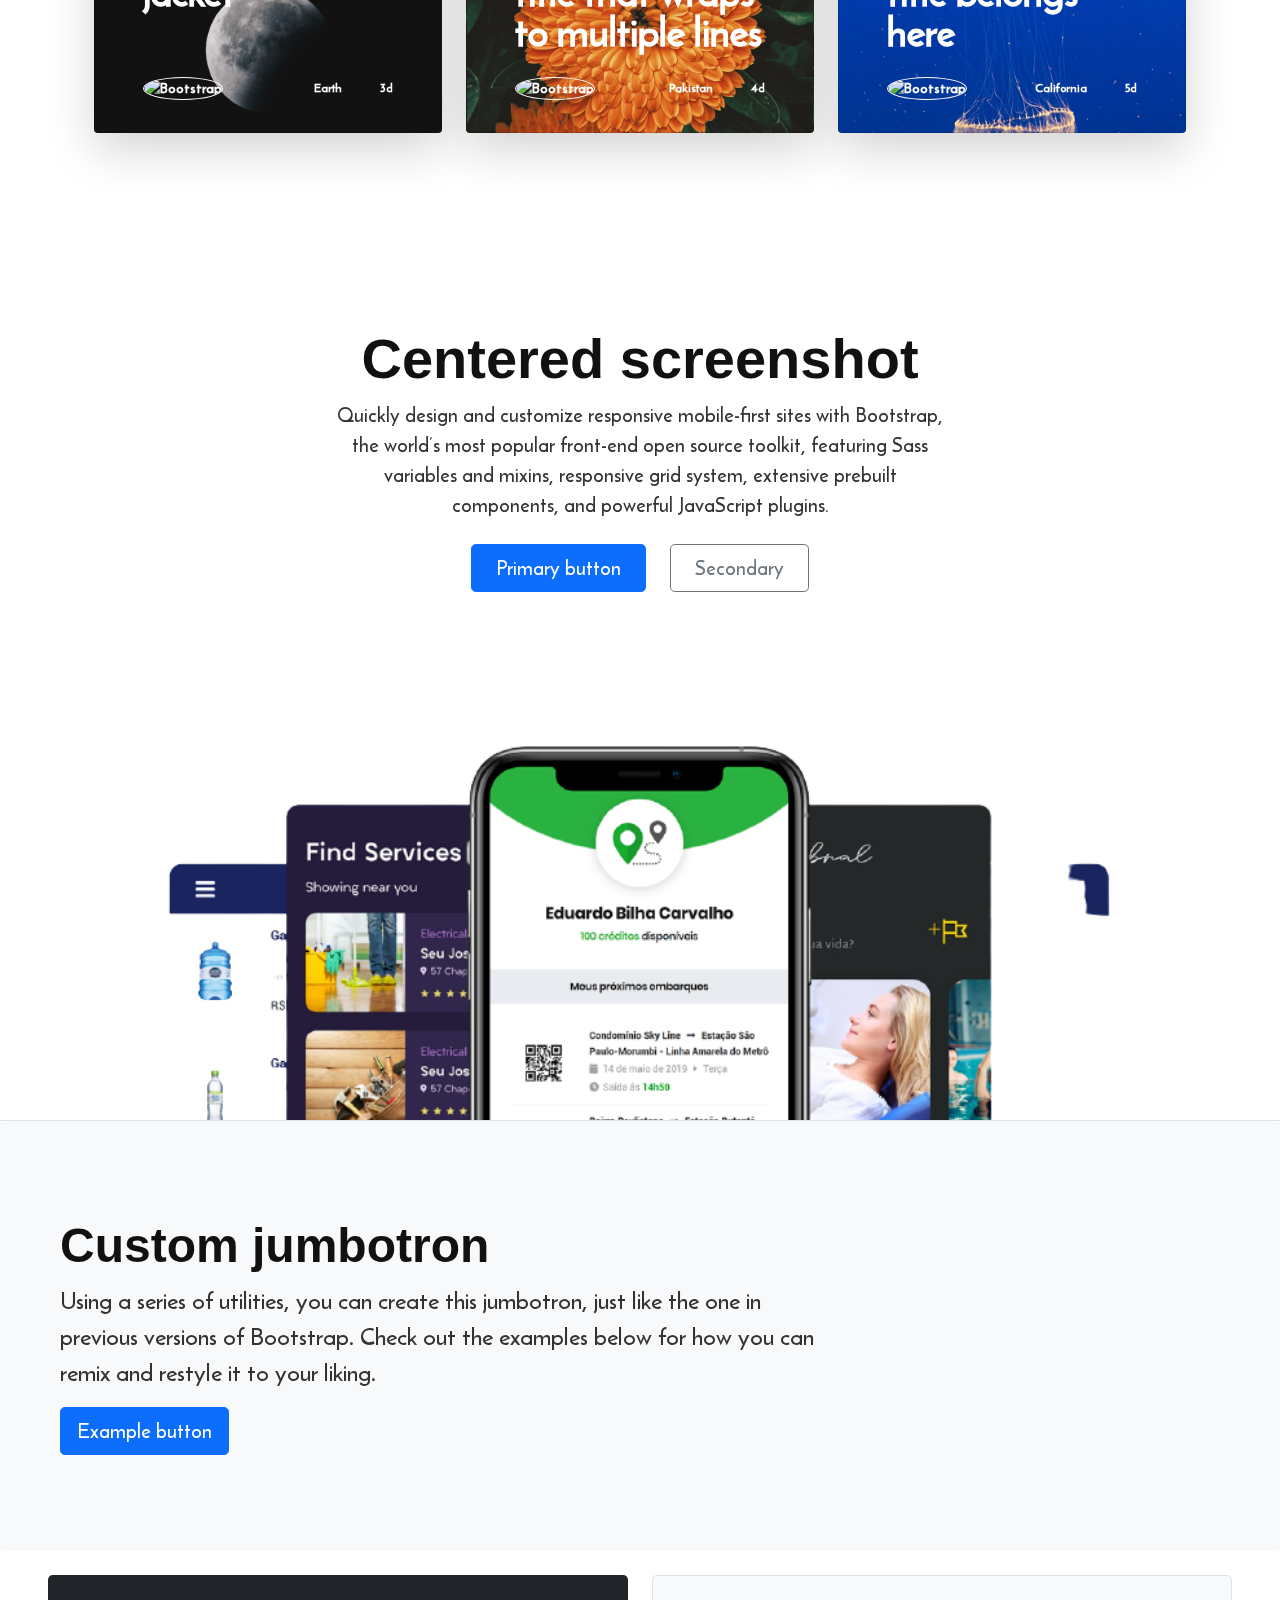
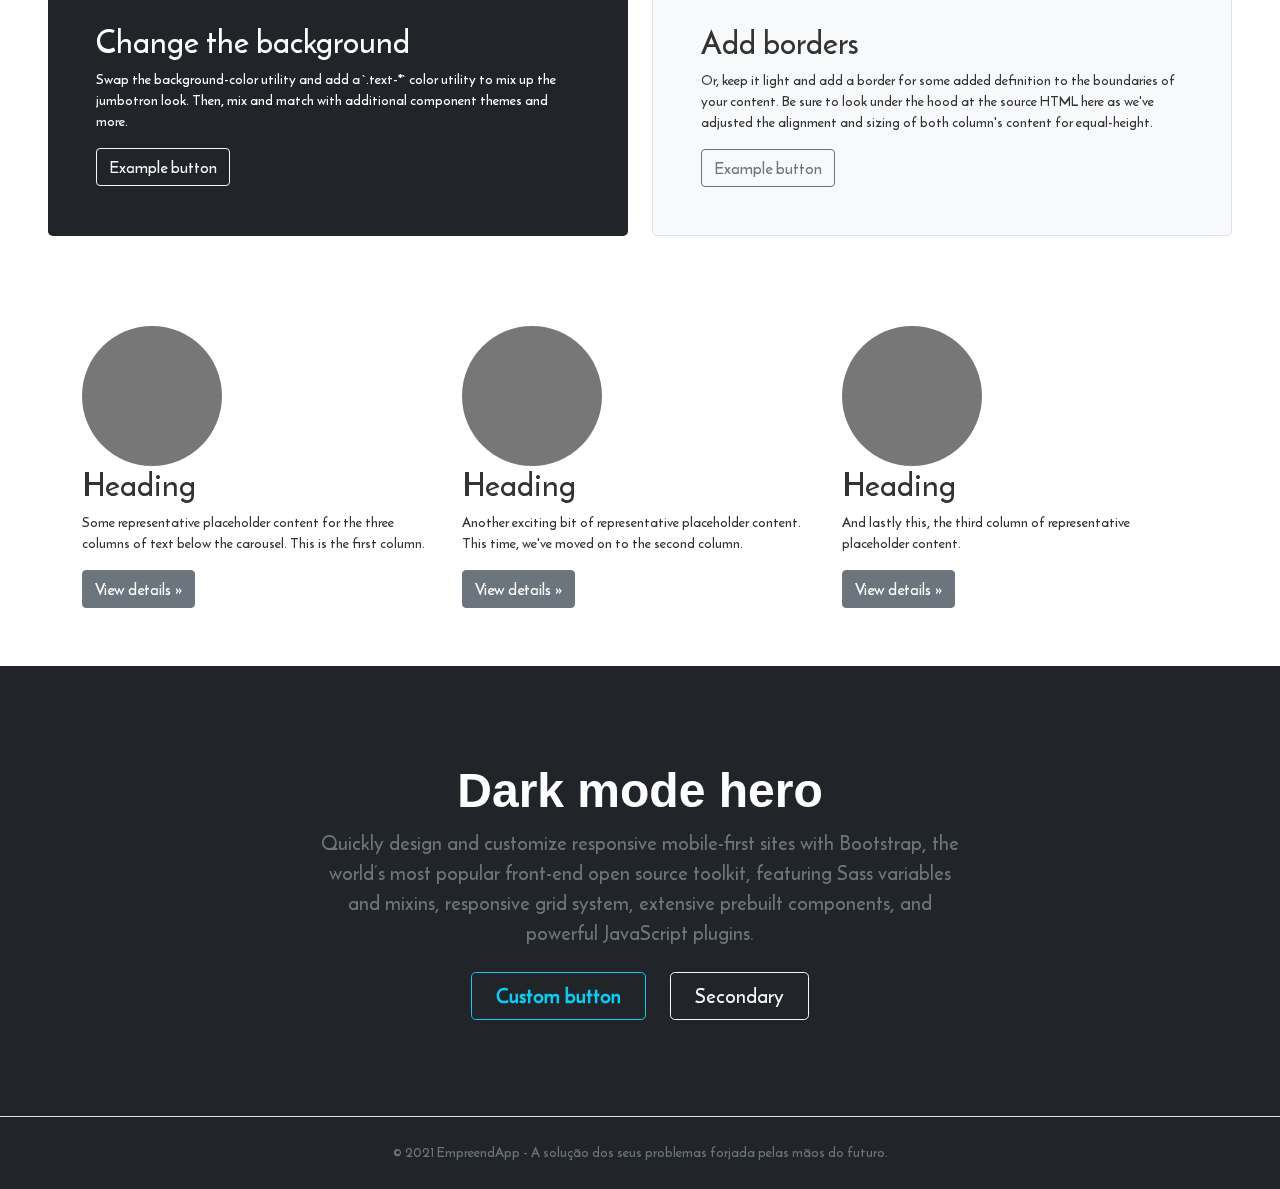
==== commit 0395df07: "melhoria na responsividade." ====
--- a/index.html
+++ b/index.html
@@ -1,14 +1,18 @@
-<html lang="pt">
+<!DOCTYPE html>
+<html lang="pt-br">
 <head>
     <meta charset="UTF-8">
     <title>EmpreendApp</title>
+
+    <meta http-equiv="X-UA-Compatible" content="IE=edge">
+    <meta name="viewport" content="width=device-width, initial-scale=1.0">
 
     <link rel="stylesheet" href="css/bootstrap.css">
     <link rel="stylesheet" href="css/bg-points-animate.css">
     <link rel="stylesheet" href="css/styles.css">
     <link rel="stylesheet" href="css/index.css" >
 
-    <meta name="theme-color" content="#7952b3">
+    <meta name="theme-color" content="#7952b3">    
 </head>
 <body style="background-color: white;">
     <div class="center">
@@ -318,9 +322,9 @@
                 </div>
                 <div class="carousel-inner">
                     <div class="carousel-item">
-                        <svg class="bd-placeholder-img" width="100%" height="100%" xmlns="http://www.w3.org/2000/svg"
+                        <svg class="bd-placeholder-img svg-dimensoes" xmlns="http://www.w3.org/2000/svg"
                             aria-hidden="true" preserveAspectRatio="xMidYMid slice" focusable="false">
-                            <rect width="100%" height="100%" fill="#777"></rect>
+                            <rect class="rect-dimensoes" fill="#777"></rect>
                         </svg>
     
                         <div class="container">
@@ -329,12 +333,12 @@
                                 <p>Some representative placeholder content for the first slide of the carousel.</p>
                                 <p><a class="btn btn-lg btn-primary" href="#">Sign up today</a></p>
                             </div>
-                        </div>
+                        </div><!--container-->
                     </div>
                     <div class="carousel-item active">
-                        <svg class="bd-placeholder-img" width="100%" height="100%" xmlns="http://www.w3.org/2000/svg"
+                        <svg class="bd-placeholder-img svg-dimensoes" xmlns="http://www.w3.org/2000/svg"
                             aria-hidden="true" preserveAspectRatio="xMidYMid slice" focusable="false">
-                            <rect width="100%" height="100%" fill="#777"></rect>
+                            <rect class="rect-dimensoes" fill="#777"></rect>
                         </svg>
     
                         <div class="container">
@@ -346,9 +350,9 @@
                         </div>
                     </div>
                     <div class="carousel-item">
-                        <svg class="bd-placeholder-img" width="100%" height="100%" xmlns="http://www.w3.org/2000/svg"
+                        <svg class="bd-placeholder-img svg-dimensoes" xmlns="http://www.w3.org/2000/svg"
                             aria-hidden="true" preserveAspectRatio="xMidYMid slice" focusable="false">
-                            <rect width="100%" height="100%" fill="#777"></rect>
+                            <rect class="rect-dimensoes" fill="#777"></rect>
                         </svg>
     
                         <div class="container">
--- a/css/styles.css
+++ b/css/styles.css
@@ -9,7 +9,10 @@
 body{
     font:normal 14px Tahoma, Arial, sans-serif;
     color:#333;
+    overflow-x:auto;
 } /* Fonte normal tamanho 14 tenho Tahoma como fonte primaria */
+
+
 
 .center{
     max-width: 100%;
@@ -78,7 +81,27 @@
     margin-left:14px;
 }
 
+footer div span{
+    position: absolute;
+    width: 100%;
+    text-align: center;
+}
+
+
 @media screen and (max-width: 820px) {
+    header{
+        position: absolute;
+        width: 100%;
+    }
+
+    header ul{
+        margin-left: -30px;
+       /* margin-right: 50px;*/
+    }
+    
+    header div{
+        width: auto;
+    }
     #userProfileImg{
         top: 70px;
     }
@@ -91,4 +114,8 @@
     .btn-group .btn-dark{
         font-size: 10pt;
     }
+    .carousel-item svg.svg-dimensoes, svg rect.rect-dimensoes{
+        height: 75vh !important;
+    } 
+
 }--- a/css/index.css
+++ b/css/index.css
@@ -110,6 +110,12 @@
     animation-timing-function: steps(12), step-end;
 }
 
+
+.carousel-item svg.svg-dimensoes, svg rect.rect-dimensoes{
+    height: 80vh;
+    width: 100%;
+} 
+
 @keyframes cursor {
     from, to {
         border-color: transparent;
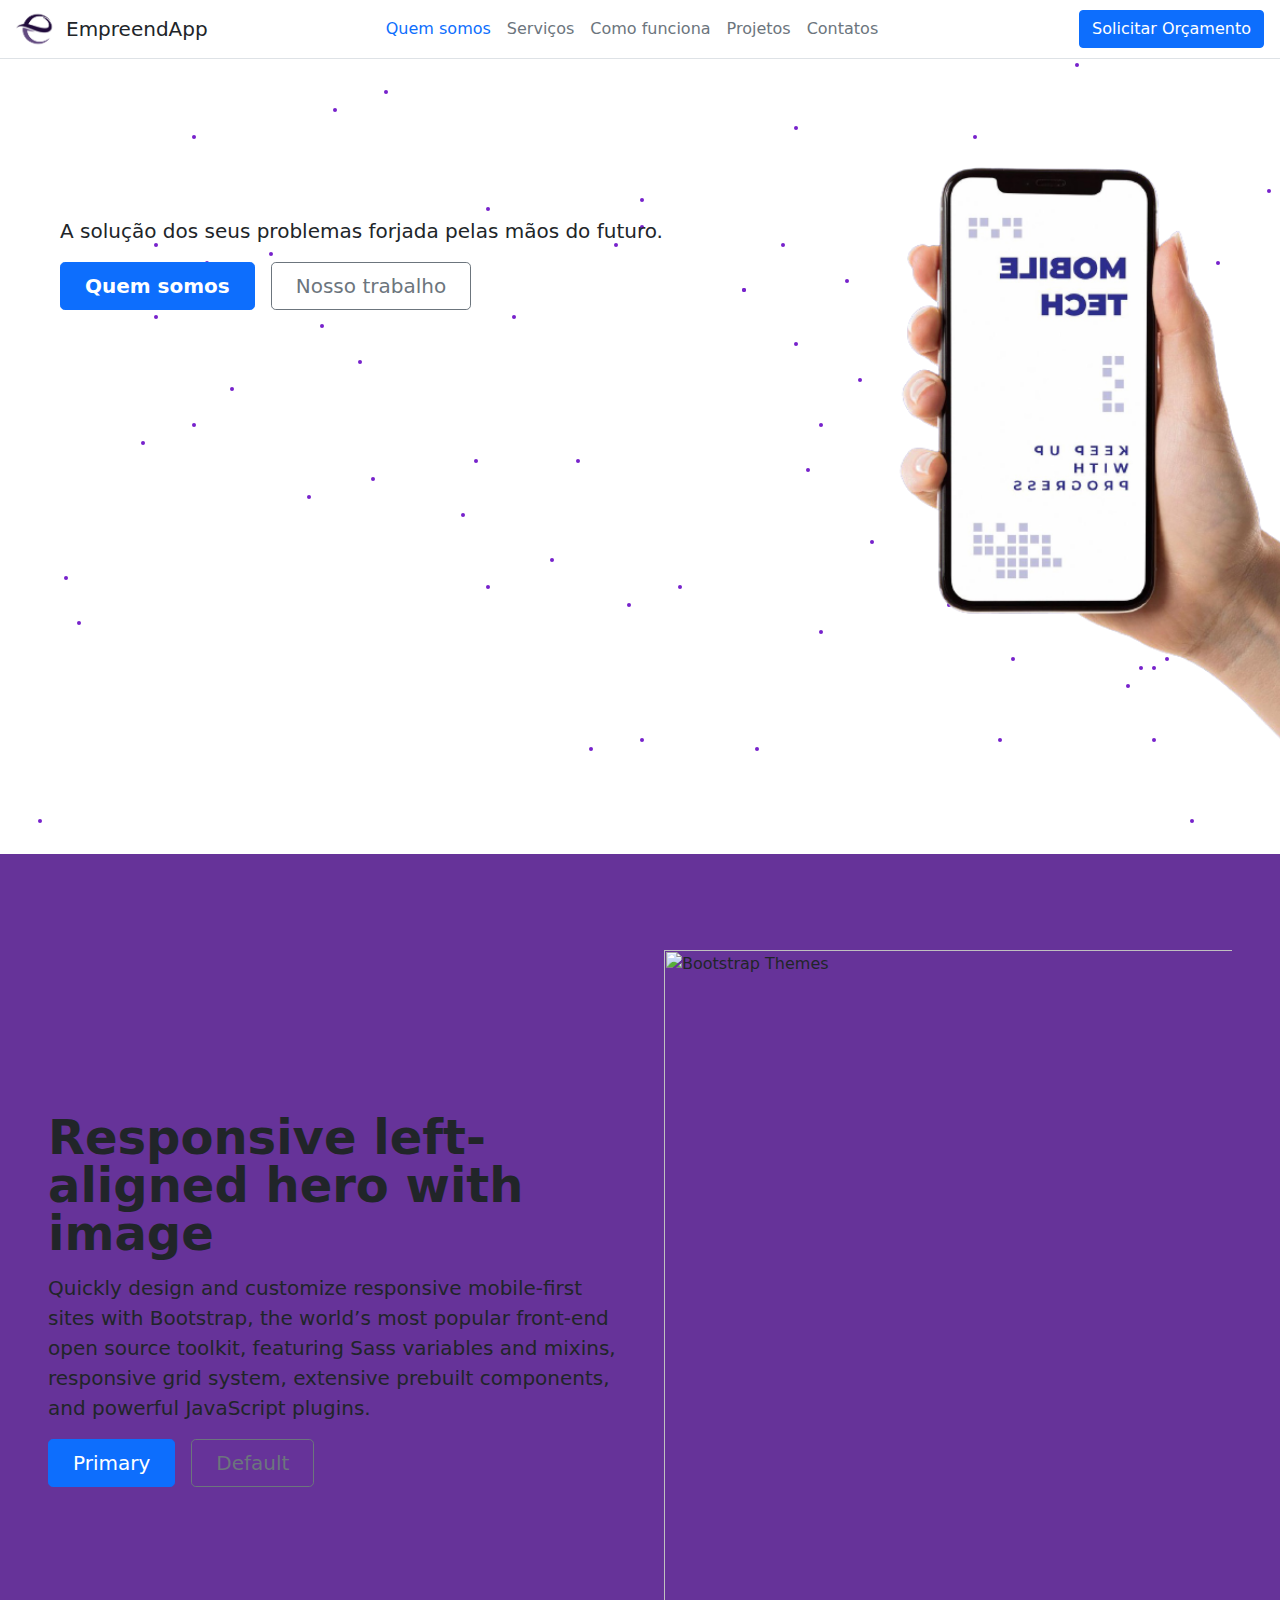
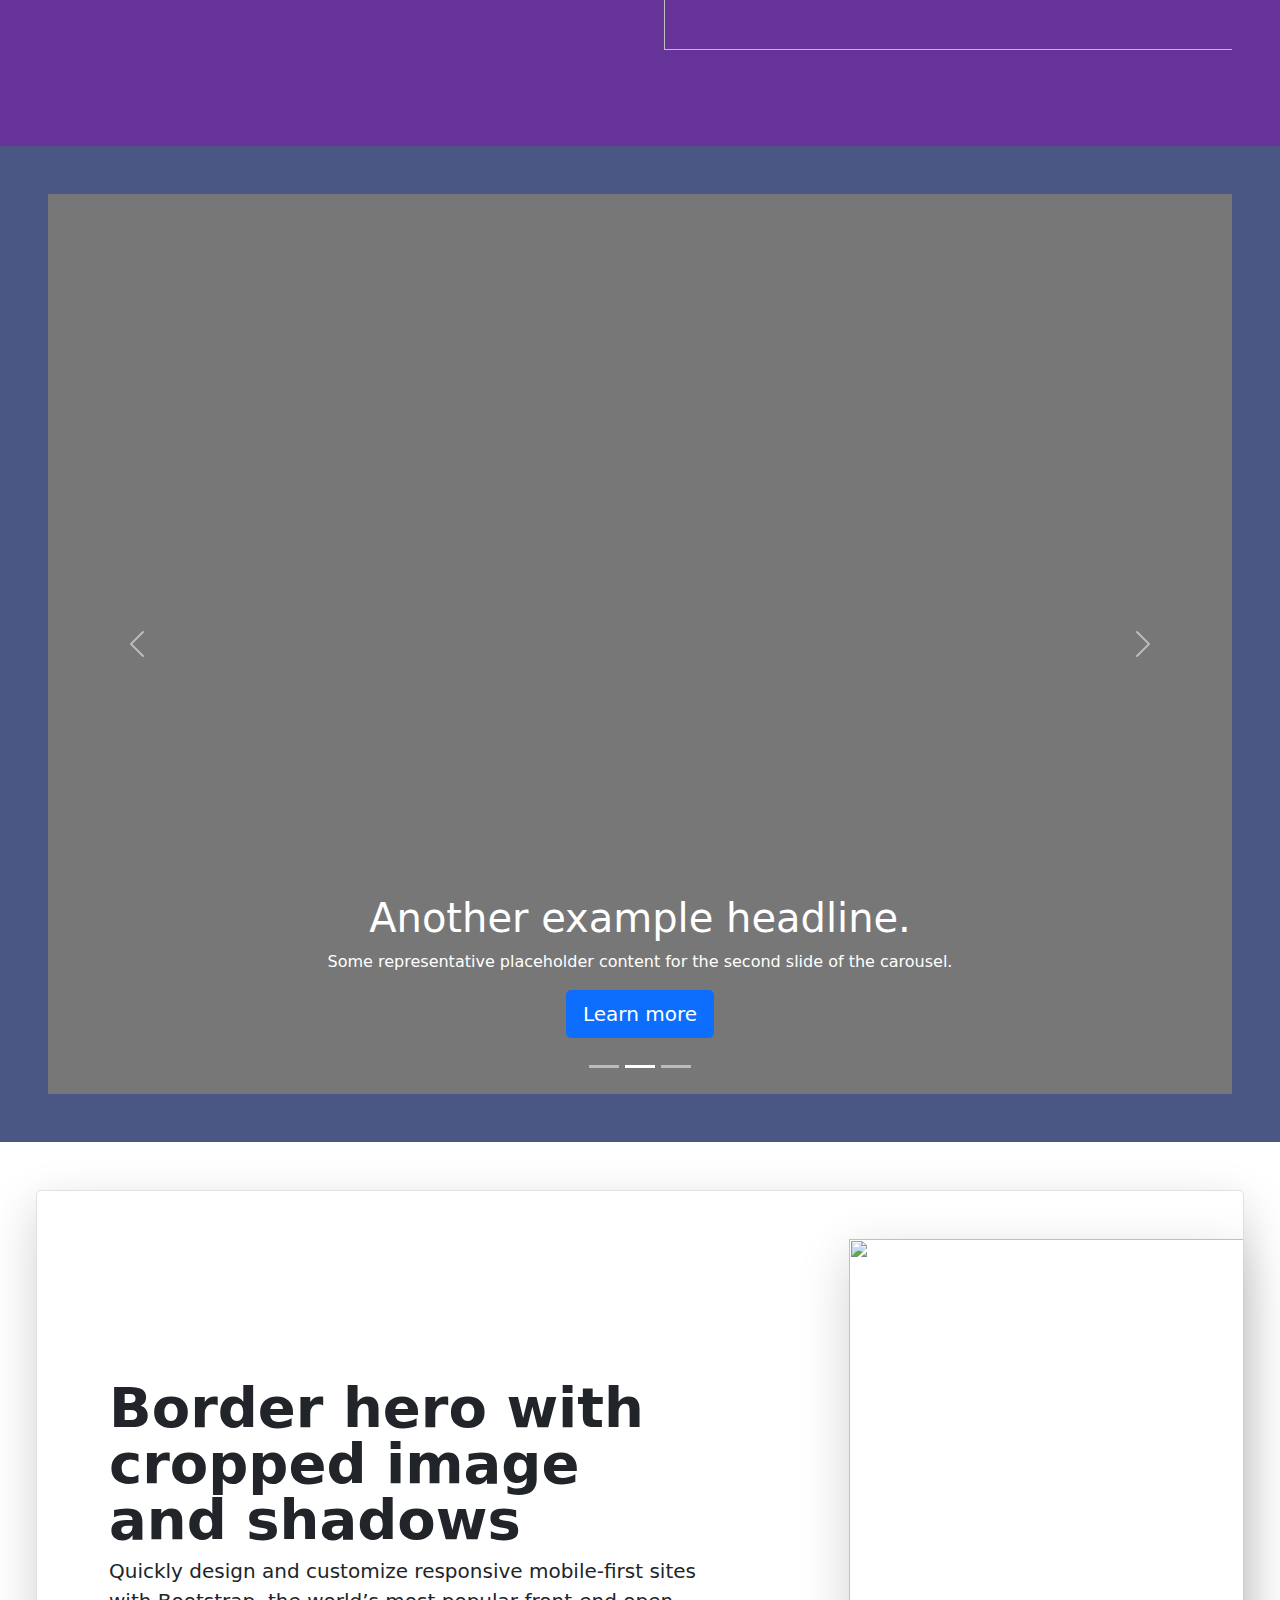
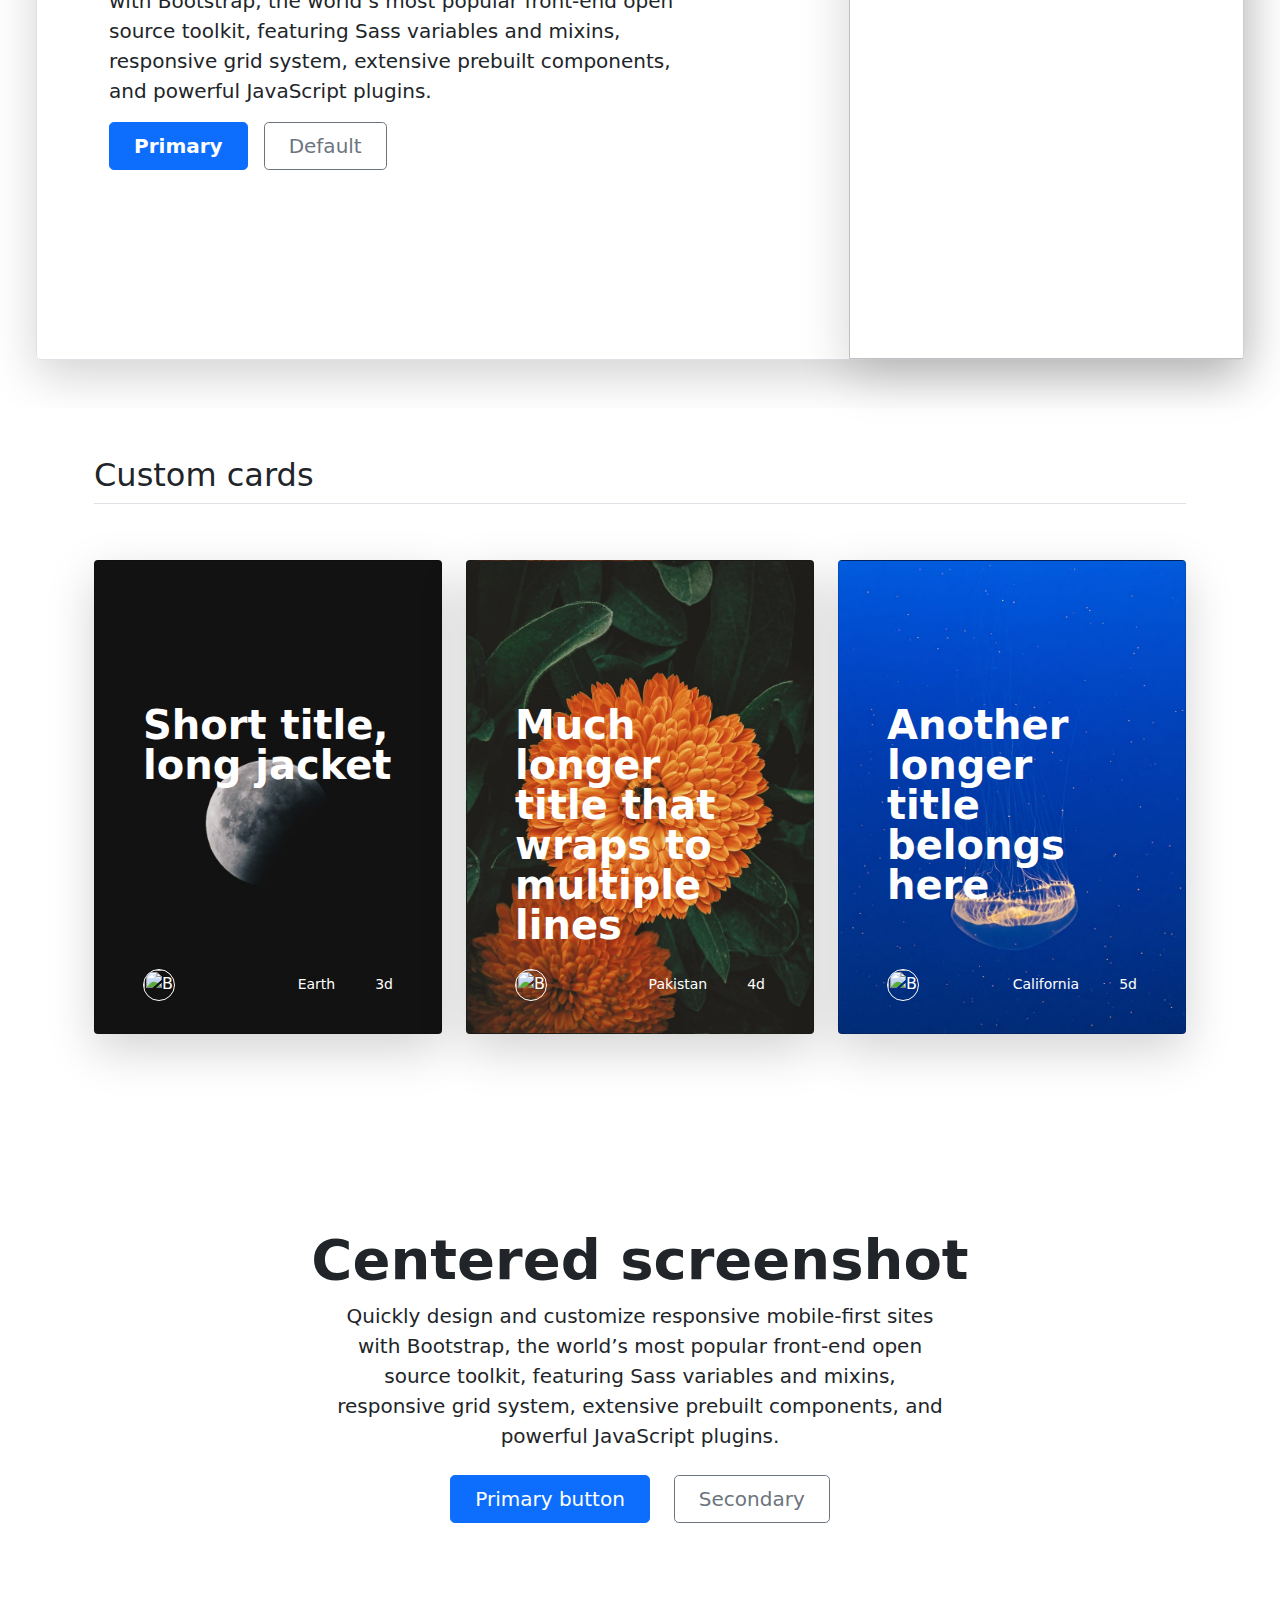
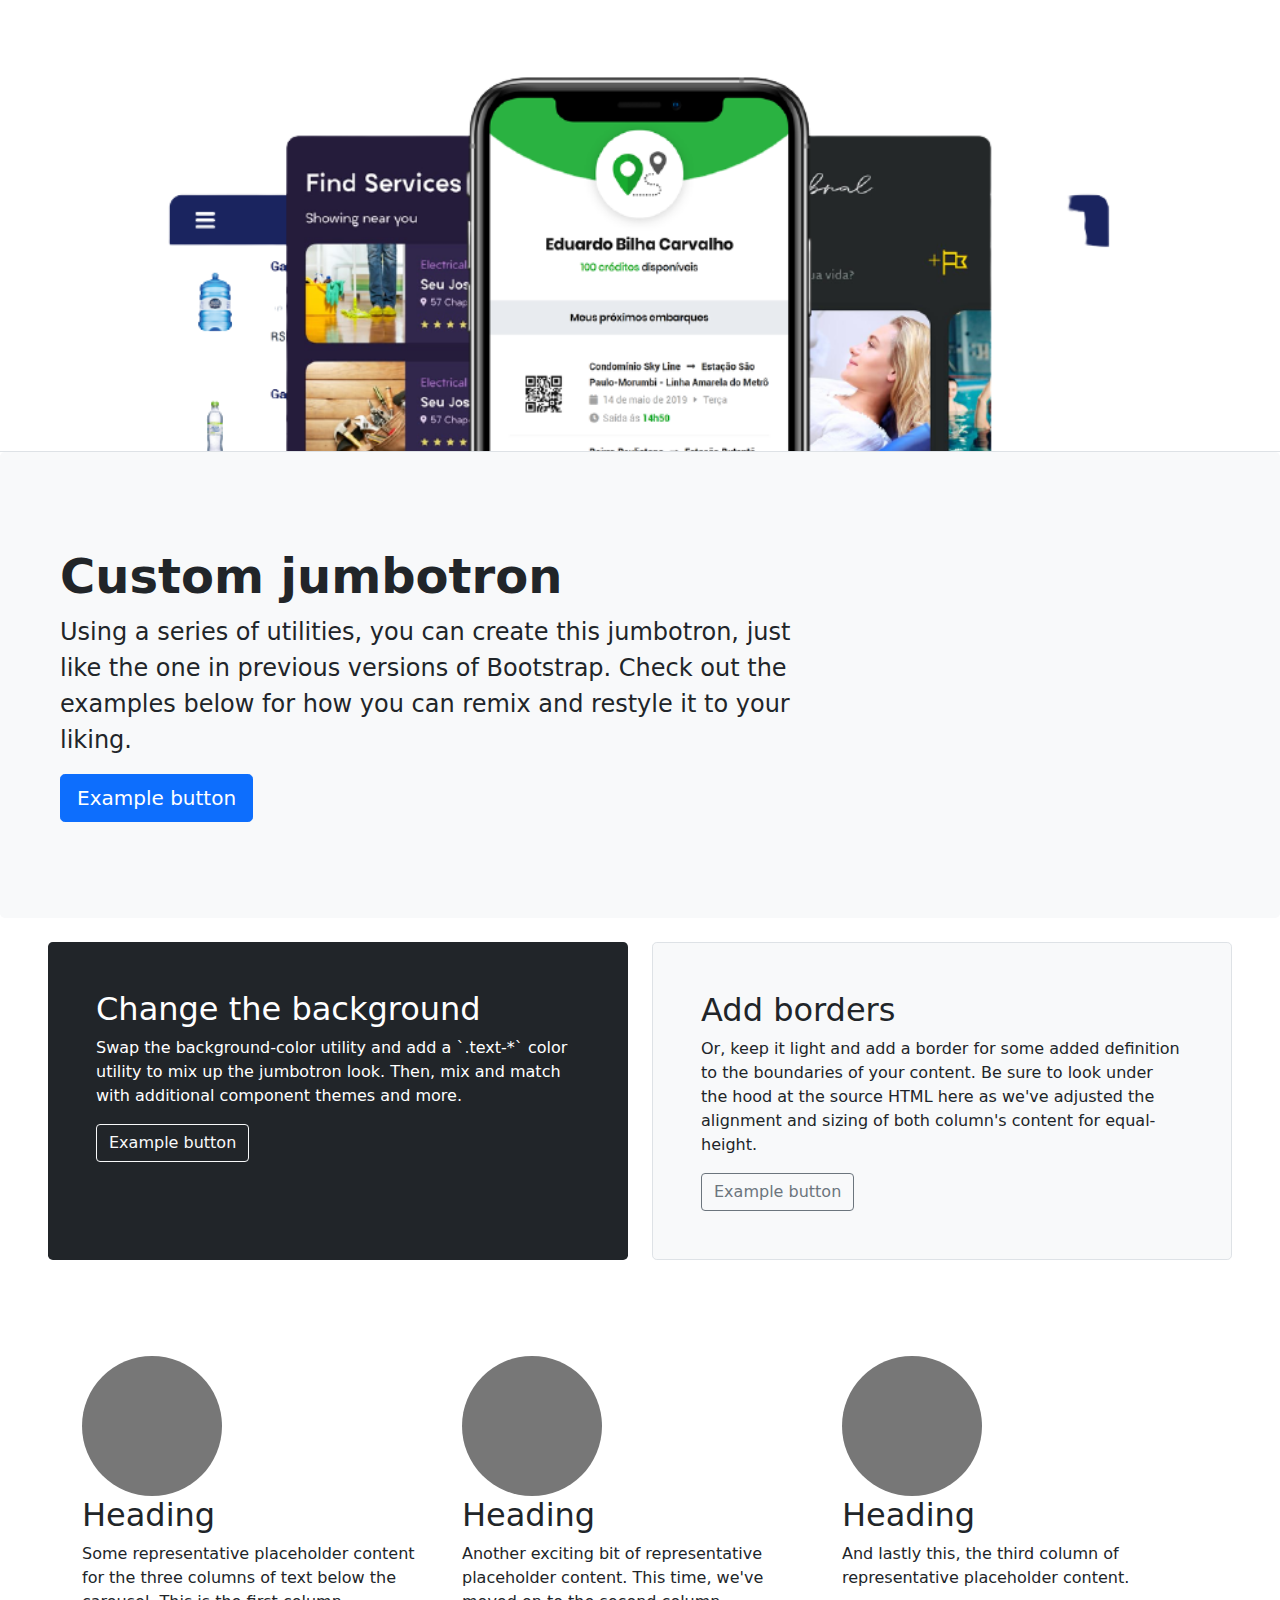
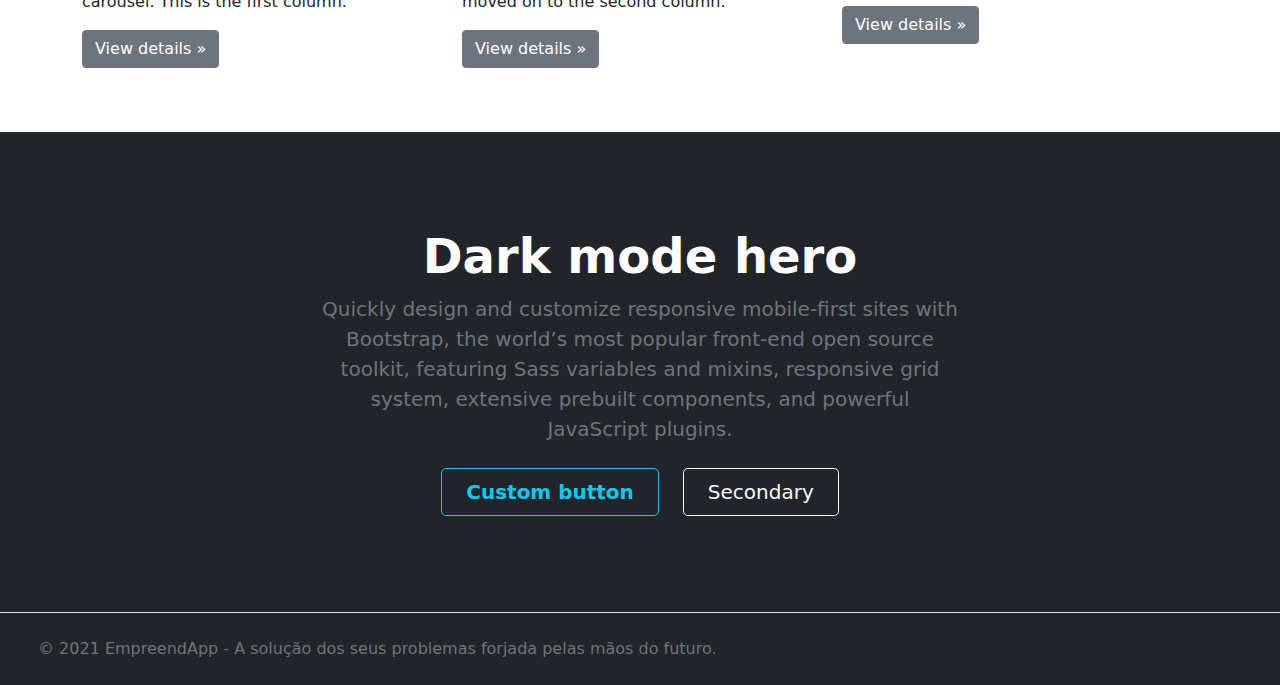
==== commit f5d6932f: "Revert "Merge pull request #1 from empreendapp/correcao-responsividade"" ====
--- a/index.html
+++ b/index.html
@@ -1,635 +1,772 @@
-<!DOCTYPE html>
-<html lang="pt-br">
+<html lang="pt">
 <head>
     <meta charset="UTF-8">
     <title>EmpreendApp</title>
 
-    <meta http-equiv="X-UA-Compatible" content="IE=edge">
-    <meta name="viewport" content="width=device-width, initial-scale=1.0">
-
     <link rel="stylesheet" href="css/bootstrap.css">
     <link rel="stylesheet" href="css/bg-points-animate.css">
-    <link rel="stylesheet" href="css/styles.css">
-    <link rel="stylesheet" href="css/index.css" >
-
-    <meta name="theme-color" content="#7952b3">    
+    <meta name="theme-color" content="#7952b3">
+
+    <style>
+        * {
+            padding: 0;
+            margin: 0;
+        }
+
+        body {
+            background-size: cover;
+            max-width: 100vw;
+            margin: 0;
+            max-width: 100%;
+            overflow-x: hidden;
+        }
+
+        .pag-y {
+            height: auto;
+            width: 100%;
+        }
+
+        .pag-y-96 {
+            height: auto;
+            width: 100%;
+        }
+
+        .pag-y-86 {
+            height: auto;
+            width: 100%;
+        }
+
+        .pag-y-70 {
+            height: auto;
+            width: 100%;
+        }
+
+        #div0 {
+            /*background: rgba(204, 205, 211, 0.6);*/
+            width: 100%;
+        }
+
+        #div3 {
+            background: rebeccapurple;
+        }
+
+        #div4 {
+            background: rgba(56, 70, 121, 0.91);
+        }
+
+        #div5 {
+            background: #ffffff;
+        }
+
+        header {
+            position: fixed;
+            width: 100%;
+        }
+
+        .card-cover {
+            background-size: cover;
+        }
+
+        .fs-14 {
+            font-size: 14pt;
+        }
+
+    </style>
+
 </head>
-<body style="background-color: white;">
-    <div class="center">
-        <div class="bg" style="z-index: -1; background: white;">
-            <div class="dotWrapper dotWrapper-1">
-                <div class="dot dot-1"></div>
-            </div>
-            <div class="dotWrapper dotWrapper-2">
-                <div class="dot dot-2"></div>
-            </div>
-            <div class="dotWrapper dotWrapper-3">
-                <div class="dot dot-3"></div>
-            </div>
-            <div class="dotWrapper dotWrapper-4">
-                <div class="dot dot-4"></div>
-            </div>
-            <div class="dotWrapper dotWrapper-5">
-                <div class="dot dot-5"></div>
-            </div>
-            <div class="dotWrapper dotWrapper-6">
-                <div class="dot dot-6"></div>
-            </div>
-            <div class="dotWrapper dotWrapper-7">
-                <div class="dot dot-7"></div>
-            </div>
-            <div class="dotWrapper dotWrapper-8">
-                <div class="dot dot-8"></div>
-            </div>
-            <div class="dotWrapper dotWrapper-9">
-                <div class="dot dot-9"></div>
-            </div>
-            <div class="dotWrapper dotWrapper-10">
-                <div class="dot dot-10"></div>
-            </div>
-            <div class="dotWrapper dotWrapper-11">
-                <div class="dot dot-11"></div>
-            </div>
-            <div class="dotWrapper dotWrapper-12">
-                <div class="dot dot-12"></div>
-            </div>
-            <div class="dotWrapper dotWrapper-13">
-                <div class="dot dot-13"></div>
-            </div>
-            <div class="dotWrapper dotWrapper-14">
-                <div class="dot dot-14"></div>
-            </div>
-            <div class="dotWrapper dotWrapper-15">
-                <div class="dot dot-15"></div>
-            </div>
-            <div class="dotWrapper dotWrapper-16">
-                <div class="dot dot-16"></div>
-            </div>
-            <div class="dotWrapper dotWrapper-17">
-                <div class="dot dot-17"></div>
-            </div>
-            <div class="dotWrapper dotWrapper-18">
-                <div class="dot dot-18"></div>
-            </div>
-            <div class="dotWrapper dotWrapper-19">
-                <div class="dot dot-19"></div>
-            </div>
-            <div class="dotWrapper dotWrapper-20">
-                <div class="dot dot-20"></div>
-            </div>
-            <div class="dotWrapper dotWrapper-21">
-                <div class="dot dot-21"></div>
-            </div>
-            <div class="dotWrapper dotWrapper-22">
-                <div class="dot dot-22"></div>
-            </div>
-            <div class="dotWrapper dotWrapper-23">
-                <div class="dot dot-23"></div>
-            </div>
-            <div class="dotWrapper dotWrapper-24">
-                <div class="dot dot-24"></div>
-            </div>
-            <div class="dotWrapper dotWrapper-25">
-                <div class="dot dot-25"></div>
-            </div>
-            <div class="dotWrapper dotWrapper-26">
-                <div class="dot dot-26"></div>
-            </div>
-            <div class="dotWrapper dotWrapper-27">
-                <div class="dot dot-27"></div>
-            </div>
-            <div class="dotWrapper dotWrapper-28">
-                <div class="dot dot-28"></div>
-            </div>
-            <div class="dotWrapper dotWrapper-29">
-                <div class="dot dot-29"></div>
-            </div>
-            <div class="dotWrapper dotWrapper-30">
-                <div class="dot dot-30"></div>
-            </div>
-            <div class="dotWrapper dotWrapper-31">
-                <div class="dot dot-31"></div>
-            </div>
-            <div class="dotWrapper dotWrapper-32">
-                <div class="dot dot-32"></div>
-            </div>
-            <div class="dotWrapper dotWrapper-33">
-                <div class="dot dot-33"></div>
-            </div>
-            <div class="dotWrapper dotWrapper-34">
-                <div class="dot dot-34"></div>
-            </div>
-            <div class="dotWrapper dotWrapper-35">
-                <div class="dot dot-35"></div>
-            </div>
-            <div class="dotWrapper dotWrapper-36">
-                <div class="dot dot-36"></div>
-            </div>
-            <div class="dotWrapper dotWrapper-37">
-                <div class="dot dot-37"></div>
-            </div>
-            <div class="dotWrapper dotWrapper-38">
-                <div class="dot dot-38"></div>
-            </div>
-            <div class="dotWrapper dotWrapper-39">
-                <div class="dot dot-39"></div>
-            </div>
-            <div class="dotWrapper dotWrapper-40">
-                <div class="dot dot-40"></div>
-            </div>
-            <div class="dotWrapper dotWrapper-41">
-                <div class="dot dot-41"></div>
-            </div>
-            <div class="dotWrapper dotWrapper-42">
-                <div class="dot dot-42"></div>
-            </div>
-            <div class="dotWrapper dotWrapper-43">
-                <div class="dot dot-43"></div>
-            </div>
-            <div class="dotWrapper dotWrapper-44">
-                <div class="dot dot-44"></div>
-            </div>
-            <div class="dotWrapper dotWrapper-45">
-                <div class="dot dot-45"></div>
-            </div>
-            <div class="dotWrapper dotWrapper-46">
-                <div class="dot dot-46"></div>
-            </div>
-            <div class="dotWrapper dotWrapper-47">
-                <div class="dot dot-47"></div>
-            </div>
-            <div class="dotWrapper dotWrapper-48">
-                <div class="dot dot-48"></div>
-            </div>
-            <div class="dotWrapper dotWrapper-49">
-                <div class="dot dot-49"></div>
-            </div>
-            <div class="dotWrapper dotWrapper-50">
-                <div class="dot dot-50"></div>
-            </div>
-            <div class="dotWrapper dotWrapper-51">
-                <div class="dot dot-51"></div>
-            </div>
-            <div class="dotWrapper dotWrapper-52">
-                <div class="dot dot-52"></div>
-            </div>
-            <div class="dotWrapper dotWrapper-53">
-                <div class="dot dot-53"></div>
-            </div>
-            <div class="dotWrapper dotWrapper-54">
-                <div class="dot dot-54"></div>
-            </div>
-            <div class="dotWrapper dotWrapper-55">
-                <div class="dot dot-55"></div>
-            </div>
-            <div class="dotWrapper dotWrapper-56">
-                <div class="dot dot-56"></div>
-            </div>
-            <div class="dotWrapper dotWrapper-57">
-                <div class="dot dot-57"></div>
-            </div>
-            <div class="dotWrapper dotWrapper-58">
-                <div class="dot dot-58"></div>
-            </div>
-            <div class="dotWrapper dotWrapper-59">
-                <div class="dot dot-59"></div>
-            </div>
-            <div class="dotWrapper dotWrapper-60">
-                <div class="dot dot-60"></div>
-            </div>
-            <div class="dotWrapper dotWrapper-61">
-                <div class="dot dot-61"></div>
-            </div>
-            <div class="dotWrapper dotWrapper-62">
-                <div class="dot dot-62"></div>
-            </div>
-            <div class="dotWrapper dotWrapper-63">
-                <div class="dot dot-63"></div>
-            </div>
-            <div class="dotWrapper dotWrapper-64">
-                <div class="dot dot-64"></div>
-            </div>
-            <div class="dotWrapper dotWrapper-65">
-                <div class="dot dot-65"></div>
-            </div>
-            <div class="dotWrapper dotWrapper-66">
-                <div class="dot dot-66"></div>
-            </div>
-            <div class="dotWrapper dotWrapper-67">
-                <div class="dot dot-67"></div>
-            </div>
-            <div class="dotWrapper dotWrapper-68">
-                <div class="dot dot-68"></div>
-            </div>
-            <div class="dotWrapper dotWrapper-69">
-                <div class="dot dot-69"></div>
-            </div>
-            <div class="dotWrapper dotWrapper-70">
-                <div class="dot dot-70"></div>
-            </div>
-            <div class="dotWrapper dotWrapper-71">
-                <div class="dot dot-71"></div>
-            </div>
-            <div class="dotWrapper dotWrapper-72">
-                <div class="dot dot-72"></div>
-            </div>
-            <div class="dotWrapper dotWrapper-73">
-                <div class="dot dot-73"></div>
-            </div>
-            <div class="dotWrapper dotWrapper-74">
-                <div class="dot dot-74"></div>
-            </div>
-            <div class="dotWrapper dotWrapper-75">
-                <div class="dot dot-75"></div>
-            </div>
-        </div><!--bg-->
-        <header class="d-flex flex-wrap align-items-center justify-content-center justify-content-md-between py-2 border-bottom bg-white" style="z-index: 2;">
-            <a href="/" class="d-flex align-items-center col-md-3 mb-2 mb-md-0 text-dark text-decoration-none lead">
-                <img class="bi me-2 mx-3" width="42" height="42" aria-label="EmpreendApp"
-                    src="imgs/empreendapp-logo.png"/>
-                <strong>EmpreendApp</strong>
-            </a>
-    
-            <ul class="nav col-12 col-md-auto mb-2 justify-content-center mb-md-0">
-                <li><a href="#" class="nav-link px-2 link-primary">Quem somos</a></li>
-                <li><a href="#" class="nav-link px-2 link-secondary">Serviços</a></li>
-                <li><a href="#" class="nav-link px-2 link-secondary">Como funciona</a></li>
-                <li><a href="#" class="nav-link px-2 link-secondary">Projetos</a></li>
-                <li><a href="#" class="nav-link px-2 link-secondary">Contatos</a></li>
-            </ul>
-            <div class="col-md-3 text-end" style="margin-right: 16px;">
-                <button type="button" class="btn btn-primary">Solicitar Orçamento</button>
-            </div>
-            <div class="col-md-3 text-end" style=""></div>
-        </header>
-        <div style="width: 100%; height: 40px;"></div>
-
-        
-        <div id="div0" class="pt-5" style="height: auto; width: 100%; margin: 0px; background-color: white;">
-            <div class="row p-4 pb-0 pe-lg-0 pt-lg-5">
-                <div class="col-lg-7 p-3 p-lg-5 pt-lg-3">
-                    <h1 class="display-4 fw-bold lh-1">
-                        <!--Efeito no Titulo-->
-                        <div class="typing-slider" style="text-align: left; padding: 0; margin: 0;">
-                            <p style="text-align: left; padding: 0; margin: 0;">Aqui você encontra</p>
-                            <p style="text-align: left; padding: 0; margin: 0;">Aqui você inova</p>
-                            <p style="text-align: left; padding: 0; margin: 0;">Estaremos com você</p>
-                        </div>
-
-                    </h1>
-                    <p class="lead">A solução dos seus problemas forjada pelas mãos do futuro.</p>
-                    <div class="d-grid gap-2 d-md-flex justify-content-md-start mb-4 mb-lg-3">
-                        <button type="button" class="btn btn-primary btn-lg px-4 me-md-2 fw-bold">Quem somos</button>
-                        <button type="button" class="btn btn-outline-secondary btn-lg px-4">Nosso trabalho</button>
+<body style="background: white;">
+
+<div class="bg" style="z-index: -1; background: white;">
+    <div class="dotWrapper dotWrapper-1">
+        <div class="dot dot-1"></div>
+    </div>
+    <div class="dotWrapper dotWrapper-2">
+        <div class="dot dot-2"></div>
+    </div>
+    <div class="dotWrapper dotWrapper-3">
+        <div class="dot dot-3"></div>
+    </div>
+    <div class="dotWrapper dotWrapper-4">
+        <div class="dot dot-4"></div>
+    </div>
+    <div class="dotWrapper dotWrapper-5">
+        <div class="dot dot-5"></div>
+    </div>
+    <div class="dotWrapper dotWrapper-6">
+        <div class="dot dot-6"></div>
+    </div>
+    <div class="dotWrapper dotWrapper-7">
+        <div class="dot dot-7"></div>
+    </div>
+    <div class="dotWrapper dotWrapper-8">
+        <div class="dot dot-8"></div>
+    </div>
+    <div class="dotWrapper dotWrapper-9">
+        <div class="dot dot-9"></div>
+    </div>
+    <div class="dotWrapper dotWrapper-10">
+        <div class="dot dot-10"></div>
+    </div>
+    <div class="dotWrapper dotWrapper-11">
+        <div class="dot dot-11"></div>
+    </div>
+    <div class="dotWrapper dotWrapper-12">
+        <div class="dot dot-12"></div>
+    </div>
+    <div class="dotWrapper dotWrapper-13">
+        <div class="dot dot-13"></div>
+    </div>
+    <div class="dotWrapper dotWrapper-14">
+        <div class="dot dot-14"></div>
+    </div>
+    <div class="dotWrapper dotWrapper-15">
+        <div class="dot dot-15"></div>
+    </div>
+    <div class="dotWrapper dotWrapper-16">
+        <div class="dot dot-16"></div>
+    </div>
+    <div class="dotWrapper dotWrapper-17">
+        <div class="dot dot-17"></div>
+    </div>
+    <div class="dotWrapper dotWrapper-18">
+        <div class="dot dot-18"></div>
+    </div>
+    <div class="dotWrapper dotWrapper-19">
+        <div class="dot dot-19"></div>
+    </div>
+    <div class="dotWrapper dotWrapper-20">
+        <div class="dot dot-20"></div>
+    </div>
+    <div class="dotWrapper dotWrapper-21">
+        <div class="dot dot-21"></div>
+    </div>
+    <div class="dotWrapper dotWrapper-22">
+        <div class="dot dot-22"></div>
+    </div>
+    <div class="dotWrapper dotWrapper-23">
+        <div class="dot dot-23"></div>
+    </div>
+    <div class="dotWrapper dotWrapper-24">
+        <div class="dot dot-24"></div>
+    </div>
+    <div class="dotWrapper dotWrapper-25">
+        <div class="dot dot-25"></div>
+    </div>
+    <div class="dotWrapper dotWrapper-26">
+        <div class="dot dot-26"></div>
+    </div>
+    <div class="dotWrapper dotWrapper-27">
+        <div class="dot dot-27"></div>
+    </div>
+    <div class="dotWrapper dotWrapper-28">
+        <div class="dot dot-28"></div>
+    </div>
+    <div class="dotWrapper dotWrapper-29">
+        <div class="dot dot-29"></div>
+    </div>
+    <div class="dotWrapper dotWrapper-30">
+        <div class="dot dot-30"></div>
+    </div>
+    <div class="dotWrapper dotWrapper-31">
+        <div class="dot dot-31"></div>
+    </div>
+    <div class="dotWrapper dotWrapper-32">
+        <div class="dot dot-32"></div>
+    </div>
+    <div class="dotWrapper dotWrapper-33">
+        <div class="dot dot-33"></div>
+    </div>
+    <div class="dotWrapper dotWrapper-34">
+        <div class="dot dot-34"></div>
+    </div>
+    <div class="dotWrapper dotWrapper-35">
+        <div class="dot dot-35"></div>
+    </div>
+    <div class="dotWrapper dotWrapper-36">
+        <div class="dot dot-36"></div>
+    </div>
+    <div class="dotWrapper dotWrapper-37">
+        <div class="dot dot-37"></div>
+    </div>
+    <div class="dotWrapper dotWrapper-38">
+        <div class="dot dot-38"></div>
+    </div>
+    <div class="dotWrapper dotWrapper-39">
+        <div class="dot dot-39"></div>
+    </div>
+    <div class="dotWrapper dotWrapper-40">
+        <div class="dot dot-40"></div>
+    </div>
+    <div class="dotWrapper dotWrapper-41">
+        <div class="dot dot-41"></div>
+    </div>
+    <div class="dotWrapper dotWrapper-42">
+        <div class="dot dot-42"></div>
+    </div>
+    <div class="dotWrapper dotWrapper-43">
+        <div class="dot dot-43"></div>
+    </div>
+    <div class="dotWrapper dotWrapper-44">
+        <div class="dot dot-44"></div>
+    </div>
+    <div class="dotWrapper dotWrapper-45">
+        <div class="dot dot-45"></div>
+    </div>
+    <div class="dotWrapper dotWrapper-46">
+        <div class="dot dot-46"></div>
+    </div>
+    <div class="dotWrapper dotWrapper-47">
+        <div class="dot dot-47"></div>
+    </div>
+    <div class="dotWrapper dotWrapper-48">
+        <div class="dot dot-48"></div>
+    </div>
+    <div class="dotWrapper dotWrapper-49">
+        <div class="dot dot-49"></div>
+    </div>
+    <div class="dotWrapper dotWrapper-50">
+        <div class="dot dot-50"></div>
+    </div>
+    <div class="dotWrapper dotWrapper-51">
+        <div class="dot dot-51"></div>
+    </div>
+    <div class="dotWrapper dotWrapper-52">
+        <div class="dot dot-52"></div>
+    </div>
+    <div class="dotWrapper dotWrapper-53">
+        <div class="dot dot-53"></div>
+    </div>
+    <div class="dotWrapper dotWrapper-54">
+        <div class="dot dot-54"></div>
+    </div>
+    <div class="dotWrapper dotWrapper-55">
+        <div class="dot dot-55"></div>
+    </div>
+    <div class="dotWrapper dotWrapper-56">
+        <div class="dot dot-56"></div>
+    </div>
+    <div class="dotWrapper dotWrapper-57">
+        <div class="dot dot-57"></div>
+    </div>
+    <div class="dotWrapper dotWrapper-58">
+        <div class="dot dot-58"></div>
+    </div>
+    <div class="dotWrapper dotWrapper-59">
+        <div class="dot dot-59"></div>
+    </div>
+    <div class="dotWrapper dotWrapper-60">
+        <div class="dot dot-60"></div>
+    </div>
+    <div class="dotWrapper dotWrapper-61">
+        <div class="dot dot-61"></div>
+    </div>
+    <div class="dotWrapper dotWrapper-62">
+        <div class="dot dot-62"></div>
+    </div>
+    <div class="dotWrapper dotWrapper-63">
+        <div class="dot dot-63"></div>
+    </div>
+    <div class="dotWrapper dotWrapper-64">
+        <div class="dot dot-64"></div>
+    </div>
+    <div class="dotWrapper dotWrapper-65">
+        <div class="dot dot-65"></div>
+    </div>
+    <div class="dotWrapper dotWrapper-66">
+        <div class="dot dot-66"></div>
+    </div>
+    <div class="dotWrapper dotWrapper-67">
+        <div class="dot dot-67"></div>
+    </div>
+    <div class="dotWrapper dotWrapper-68">
+        <div class="dot dot-68"></div>
+    </div>
+    <div class="dotWrapper dotWrapper-69">
+        <div class="dot dot-69"></div>
+    </div>
+    <div class="dotWrapper dotWrapper-70">
+        <div class="dot dot-70"></div>
+    </div>
+    <div class="dotWrapper dotWrapper-71">
+        <div class="dot dot-71"></div>
+    </div>
+    <div class="dotWrapper dotWrapper-72">
+        <div class="dot dot-72"></div>
+    </div>
+    <div class="dotWrapper dotWrapper-73">
+        <div class="dot dot-73"></div>
+    </div>
+    <div class="dotWrapper dotWrapper-74">
+        <div class="dot dot-74"></div>
+    </div>
+    <div class="dotWrapper dotWrapper-75">
+        <div class="dot dot-75"></div>
+    </div>
+</div>
+
+<header class="d-flex flex-wrap align-items-center justify-content-center justify-content-md-between py-2 border-bottom bg-white" style="z-index: 2;">
+    <a href="/" class="d-flex align-items-center col-md-3 mb-2 mb-md-0 text-dark text-decoration-none lead">
+        <img class="bi me-2 mx-3" width="42" height="42" aria-label="EmpreendApp"
+             src="imgs/empreendapp-logo.png"/>
+        <strong>EmpreendApp</strong>
+    </a>
+
+    <ul class="nav col-12 col-md-auto mb-2 justify-content-center mb-md-0">
+        <li><a href="#" class="nav-link px-2 link-primary">Quem somos</a></li>
+        <li><a href="#" class="nav-link px-2 link-secondary">Serviços</a></li>
+        <li><a href="#" class="nav-link px-2 link-secondary">Como funciona</a></li>
+        <li><a href="#" class="nav-link px-2 link-secondary">Projetos</a></li>
+        <li><a href="#" class="nav-link px-2 link-secondary">Contatos</a></li>
+    </ul>
+    <div class="col-md-3 text-end" style="margin-right: 16px;">
+        <button type="button" class="btn btn-primary">Solicitar Orçamento</button>
+    </div>
+    <div class="col-md-3 text-end" style=""></div>
+</header>
+<div style="width: 100%; height: 40px;"></div>
+
+<style>
+    @keyframes cursor {
+        from, to {
+            border-color: transparent;
+        }
+        50% {
+            border-color: black;
+        }
+    }
+    @keyframes typing {
+        from {
+            width: 100%;
+        }
+        90%, to {
+            width: 0;
+        }
+    }
+    @keyframes slide {
+        33.3333333333% {
+            font-size: 3rem;
+            letter-spacing: 3px;
+        }
+        to {
+            font-size: 0;
+            letter-spacing: 0;
+        }
+    }
+    .typing-slider {
+        font-family: Consolas, monospace;
+        font-weight: bold;
+        white-space: nowrap;
+    }
+
+    .typing-slider p {
+        position: relative;
+        display: inline;
+        font-size: 0;
+        text-transform: uppercase;
+        letter-spacing: 0;
+        animation: slide 15s step-start infinite;
+    }
+
+    .typing-slider p::after {
+        content: "";
+        position: absolute;
+        top: 0;
+        right: 0;
+        bottom: 0;
+        border-left: 3px solid black;
+        background-color: #FFF;
+        animation: typing 5s infinite, cursor 1s infinite;
+    }
+
+    .typing-slider p:nth-child(1) {
+        animation-delay: 0s;
+    }
+    .typing-slider p:nth-child(1)::after {
+        animation-delay: 0s;
+        animation-timing-function: steps(16), step-end;
+    }
+
+    .typing-slider p:nth-child(2) {
+        animation-delay: 5s;
+    }
+    .typing-slider p:nth-child(2)::after {
+        animation-delay: 5s;
+        animation-timing-function: steps(23), step-end;
+    }
+
+    .typing-slider p:nth-child(3) {
+        animation-delay: 10s;
+    }
+    .typing-slider p:nth-child(3)::after {
+        animation-delay: 10s;
+        animation-timing-function: steps(12), step-end;
+    }
+</style>
+
+<div id="div0" class="pt-5" style="height: auto; width: 100%; margin: 0px;">
+    <div class="row p-4 pb-0 pe-lg-0 pt-lg-5">
+        <div class="col-lg-7 p-3 p-lg-5 pt-lg-3">
+            <h1 class="display-4 fw-bold lh-1">
+                <!--Efeito no Titulo-->
+                <div class="typing-slider" style="text-align: left; padding: 0; margin: 0;">
+                    <p style="text-align: left; padding: 0; margin: 0;">Aqui você encontra</p>
+                    <p style="text-align: left; padding: 0; margin: 0;">Aqui você inova</p>
+                    <p style="text-align: left; padding: 0; margin: 0;">Estaremos com você</p>
+                </div>
+            </h1>
+            <p class="lead">A solução dos seus problemas forjada pelas mãos do futuro.</p>
+            <div class="d-grid gap-2 d-md-flex justify-content-md-start mb-4 mb-lg-3">
+                <button type="button" class="btn btn-primary btn-lg px-4 me-md-2 fw-bold">Quem somos</button>
+                <button type="button" class="btn btn-outline-secondary btn-lg px-4">Nosso trabalho</button>
+            </div>
+        </div>
+        <div class="col-lg-4 offset-lg-1 p-0 overflow-hidden">
+            <img src="imgs/app-smartphone.png" alt="" width="450">
+        </div>
+        <div style="width: 100%; height: 120px;"></div>
+    </div>
+</div>
+
+<div id="div3" class="pag-y-86 px-5">
+    <div class="row flex-lg-row-reverse align-items-center g-5 py-5">
+        <div class="col-10 col-sm-8 col-lg-6">
+            <img src="https://getbootstrap.com/docs/5.1/examples/heroes/bootstrap-themes.png"
+                 class="d-block mx-lg-auto img-fluid" alt="Bootstrap Themes" width="700" height="500" loading="lazy">
+        </div>
+        <div class="col-lg-6">
+            <h1 class="display-5 fw-bold lh-1 mb-3">Responsive left-aligned hero with image</h1>
+            <p class="lead">Quickly design and customize responsive mobile-first sites with Bootstrap, the world’s most
+                popular front-end open source toolkit, featuring Sass variables and mixins, responsive grid system,
+                extensive prebuilt components, and powerful JavaScript plugins.</p>
+            <div class="d-grid gap-2 d-md-flex justify-content-md-start">
+                <button type="button" class="btn btn-primary btn-lg px-4 me-md-2">Primary</button>
+                <button type="button" class="btn btn-outline-secondary btn-lg px-4">Default</button>
+            </div>
+        </div>
+    </div>
+    <br><br>
+</div>
+
+<div id="div4" class="pag-y-content pt-5 px-5">
+    <div id="myCarousel" class="carousel slide pointer-event" data-bs-ride="carousel">
+        <div class="carousel-indicators">
+            <button type="button" data-bs-target="#myCarousel" data-bs-slide-to="0" class=""
+                    aria-label="Slide 1"></button>
+            <button type="button" data-bs-target="#myCarousel" data-bs-slide-to="1" aria-label="Slide 2" class="active"
+                    aria-current="true"></button>
+            <button type="button" data-bs-target="#myCarousel" data-bs-slide-to="2" aria-label="Slide 3"
+                    class=""></button>
+        </div>
+        <div class="carousel-inner">
+            <div class="carousel-item">
+                <svg class="bd-placeholder-img" width="100%" height="100%" xmlns="http://www.w3.org/2000/svg"
+                     aria-hidden="true" preserveAspectRatio="xMidYMid slice" focusable="false">
+                    <rect width="100%" height="100%" fill="#777"></rect>
+                </svg>
+
+                <div class="container">
+                    <div class="carousel-caption text-start">
+                        <h1>Example headline.</h1>
+                        <p>Some representative placeholder content for the first slide of the carousel.</p>
+                        <p><a class="btn btn-lg btn-primary" href="#">Sign up today</a></p>
                     </div>
                 </div>
-                <div class="col-lg-4 offset-lg-1 p-0 overflow-hidden">
-                    <img src="imgs/app-smartphone.png" alt="" width="450">
-                </div>
-                <div style="width: 100%; height: 120px;"></div>
-            </div>
-        </div>
-    
-        <div id="div3" class="pag-y-86 px-5">
-            <div class="row flex-lg-row-reverse align-items-center g-5 py-5">
-                <div class="col-10 col-sm-8 col-lg-6">
-                    <img src="https://getbootstrap.com/docs/5.1/examples/heroes/bootstrap-themes.png"
-                        class="d-block mx-lg-auto img-fluid" alt="Bootstrap Themes" width="700" height="500" loading="lazy">
-                </div>
-                <div class="col-lg-6">
-                    <h1 class="display-5 fw-bold lh-1 mb-3">Responsive left-aligned hero with image</h1>
-                    <p class="lead">Quickly design and customize responsive mobile-first sites with Bootstrap, the world’s most
-                        popular front-end open source toolkit, featuring Sass variables and mixins, responsive grid system,
-                        extensive prebuilt components, and powerful JavaScript plugins.</p>
-                    <div class="d-grid gap-2 d-md-flex justify-content-md-start">
-                        <button type="button" class="btn btn-primary btn-lg px-4 me-md-2">Primary</button>
-                        <button type="button" class="btn btn-outline-secondary btn-lg px-4">Default</button>
+            </div>
+            <div class="carousel-item active">
+                <svg class="bd-placeholder-img" width="100%" height="100%" xmlns="http://www.w3.org/2000/svg"
+                     aria-hidden="true" preserveAspectRatio="xMidYMid slice" focusable="false">
+                    <rect width="100%" height="100%" fill="#777"></rect>
+                </svg>
+
+                <div class="container">
+                    <div class="carousel-caption">
+                        <h1>Another example headline.</h1>
+                        <p>Some representative placeholder content for the second slide of the carousel.</p>
+                        <p><a class="btn btn-lg btn-primary" href="#">Learn more</a></p>
                     </div>
                 </div>
             </div>
-            <br><br>
-        </div>
-    
-        <div id="div4" class="pag-y-content pt-5 px-5">
-            <div id="myCarousel" class="carousel slide pointer-event" data-bs-ride="carousel">
-                <div class="carousel-indicators">
-                    <button type="button" data-bs-target="#myCarousel" data-bs-slide-to="0" class=""
-                            aria-label="Slide 1"></button>
-                    <button type="button" data-bs-target="#myCarousel" data-bs-slide-to="1" aria-label="Slide 2" class="active"
-                            aria-current="true"></button>
-                    <button type="button" data-bs-target="#myCarousel" data-bs-slide-to="2" aria-label="Slide 3"
-                            class=""></button>
-                </div>
-                <div class="carousel-inner">
-                    <div class="carousel-item">
-                        <svg class="bd-placeholder-img svg-dimensoes" xmlns="http://www.w3.org/2000/svg"
-                            aria-hidden="true" preserveAspectRatio="xMidYMid slice" focusable="false">
-                            <rect class="rect-dimensoes" fill="#777"></rect>
-                        </svg>
-    
-                        <div class="container">
-                            <div class="carousel-caption text-start">
-                                <h1>Example headline.</h1>
-                                <p>Some representative placeholder content for the first slide of the carousel.</p>
-                                <p><a class="btn btn-lg btn-primary" href="#">Sign up today</a></p>
-                            </div>
-                        </div><!--container-->
-                    </div>
-                    <div class="carousel-item active">
-                        <svg class="bd-placeholder-img svg-dimensoes" xmlns="http://www.w3.org/2000/svg"
-                            aria-hidden="true" preserveAspectRatio="xMidYMid slice" focusable="false">
-                            <rect class="rect-dimensoes" fill="#777"></rect>
-                        </svg>
-    
-                        <div class="container">
-                            <div class="carousel-caption">
-                                <h1>Another example headline.</h1>
-                                <p>Some representative placeholder content for the second slide of the carousel.</p>
-                                <p><a class="btn btn-lg btn-primary" href="#">Learn more</a></p>
-                            </div>
-                        </div>
-                    </div>
-                    <div class="carousel-item">
-                        <svg class="bd-placeholder-img svg-dimensoes" xmlns="http://www.w3.org/2000/svg"
-                            aria-hidden="true" preserveAspectRatio="xMidYMid slice" focusable="false">
-                            <rect class="rect-dimensoes" fill="#777"></rect>
-                        </svg>
-    
-                        <div class="container">
-                            <div class="carousel-caption text-end">
-                                <h1>One more for good measure.</h1>
-                                <p>Some representative placeholder content for the third slide of this carousel.</p>
-                                <p><a class="btn btn-lg btn-primary" href="#">Browse gallery</a></p>
-                            </div>
-                        </div>
+            <div class="carousel-item">
+                <svg class="bd-placeholder-img" width="100%" height="100%" xmlns="http://www.w3.org/2000/svg"
+                     aria-hidden="true" preserveAspectRatio="xMidYMid slice" focusable="false">
+                    <rect width="100%" height="100%" fill="#777"></rect>
+                </svg>
+
+                <div class="container">
+                    <div class="carousel-caption text-end">
+                        <h1>One more for good measure.</h1>
+                        <p>Some representative placeholder content for the third slide of this carousel.</p>
+                        <p><a class="btn btn-lg btn-primary" href="#">Browse gallery</a></p>
                     </div>
                 </div>
-                <button class="carousel-control-prev" type="button" data-bs-target="#myCarousel" data-bs-slide="prev">
-                    <span class="carousel-control-prev-icon" aria-hidden="true"></span>
-                    <span class="visually-hidden">Previous</span>
-                </button>
-                <button class="carousel-control-next" type="button" data-bs-target="#myCarousel" data-bs-slide="next">
-                    <span class="carousel-control-next-icon" aria-hidden="true"></span>
-                    <span class="visually-hidden">Next</span>
-                </button>
-            </div>
-            <br><br>
-        </div>
-    
-        <div class="pag-y px-5 pt-5 bg-white">
-            <div class="row p-4 pb-0 pe-lg-0 pt-lg-5 align-items-center rounded-3 border shadow-lg">
-                <div class="col-lg-7 p-3 p-lg-5 pt-lg-3">
-                    <h1 class="display-4 fw-bold lh-1">Border hero with cropped image and shadows</h1>
-                    <p class="lead">Quickly design and customize responsive mobile-first sites with Bootstrap, the world’s most
-                        popular front-end open source toolkit, featuring Sass variables and mixins, responsive grid system,
-                        extensive prebuilt components, and powerful JavaScript plugins.</p>
-                    <div class="d-grid gap-2 d-md-flex justify-content-md-start mb-4 mb-lg-3">
-                        <button type="button" class="btn btn-primary btn-lg px-4 me-md-2 fw-bold">Primary</button>
-                        <button type="button" class="btn btn-outline-secondary btn-lg px-4">Default</button>
+            </div>
+        </div>
+        <button class="carousel-control-prev" type="button" data-bs-target="#myCarousel" data-bs-slide="prev">
+            <span class="carousel-control-prev-icon" aria-hidden="true"></span>
+            <span class="visually-hidden">Previous</span>
+        </button>
+        <button class="carousel-control-next" type="button" data-bs-target="#myCarousel" data-bs-slide="next">
+            <span class="carousel-control-next-icon" aria-hidden="true"></span>
+            <span class="visually-hidden">Next</span>
+        </button>
+    </div>
+    <br><br>
+</div>
+
+<div class="pag-y px-5 pt-5 bg-white">
+    <div class="row p-4 pb-0 pe-lg-0 pt-lg-5 align-items-center rounded-3 border shadow-lg">
+        <div class="col-lg-7 p-3 p-lg-5 pt-lg-3">
+            <h1 class="display-4 fw-bold lh-1">Border hero with cropped image and shadows</h1>
+            <p class="lead">Quickly design and customize responsive mobile-first sites with Bootstrap, the world’s most
+                popular front-end open source toolkit, featuring Sass variables and mixins, responsive grid system,
+                extensive prebuilt components, and powerful JavaScript plugins.</p>
+            <div class="d-grid gap-2 d-md-flex justify-content-md-start mb-4 mb-lg-3">
+                <button type="button" class="btn btn-primary btn-lg px-4 me-md-2 fw-bold">Primary</button>
+                <button type="button" class="btn btn-outline-secondary btn-lg px-4">Default</button>
+            </div>
+        </div>
+        <div class="col-lg-4 offset-lg-1 p-0 overflow-hidden shadow-lg">
+            <img class="rounded-lg-3" src="https://getbootstrap.com/docs/5.1/examples/heroes/bootstrap-docs.png" alt=""
+                 width="720">
+        </div>
+    </div>
+    <br><br>
+</div>
+
+<div class="pag-y-content bg-white">
+    <div class="container px-4 py-5" id="custom-cards">
+        <h2 class="pb-2 border-bottom">Custom cards</h2>
+
+        <div class="row row-cols-1 row-cols-lg-3 align-items-stretch g-4 py-5">
+            <div class="col">
+                <div class="card card-cover h-100 overflow-hidden text-white bg-dark rounded-5 shadow-lg"
+                     style="background-image: url('imgs/unsplash-photo-1.png');">
+                    <div class="d-flex flex-column h-100 p-5 pb-3 text-white text-shadow-1">
+                        <h2 class="pt-5 mt-5 mb-4 display-6 lh-1 fw-bold">Short title, long jacket</h2>
+                        <ul class="d-flex list-unstyled mt-auto">
+                            <li class="me-auto">
+                                <img src="https://github.com/twbs.png" alt="Bootstrap" width="32" height="32"
+                                     class="rounded-circle border border-white">
+                            </li>
+                            <li class="d-flex align-items-center me-3">
+                                <svg class="bi me-2" width="1em" height="1em">
+                                    <use xlink:href="#geo-fill"></use>
+                                </svg>
+                                <small>Earth</small>
+                            </li>
+                            <li class="d-flex align-items-center">
+                                <svg class="bi me-2" width="1em" height="1em">
+                                    <use xlink:href="#calendar3"></use>
+                                </svg>
+                                <small>3d</small>
+                            </li>
+                        </ul>
                     </div>
                 </div>
-                <div class="col-lg-4 offset-lg-1 p-0 overflow-hidden shadow-lg">
-                    <img class="rounded-lg-3" src="https://getbootstrap.com/docs/5.1/examples/heroes/bootstrap-docs.png" alt=""
-                        width="720">
-                </div>
-            </div>
-            <br><br>
-        </div>
-    
-        <div class="pag-y-content bg-white">
-            <div class="container px-4 py-5" id="custom-cards">
-                <h2 class="pb-2 border-bottom">Custom cards</h2>
-    
-                <div class="row row-cols-1 row-cols-lg-3 align-items-stretch g-4 py-5">
-                    <div class="col">
-                        <div class="card card-cover h-100 overflow-hidden text-white bg-dark rounded-5 shadow-lg"
-                            style="background-image: url('imgs/unsplash-photo-1.png');">
-                            <div class="d-flex flex-column h-100 p-5 pb-3 text-white text-shadow-1">
-                                <h2 class="pt-5 mt-5 mb-4 display-6 lh-1 fw-bold">Short title, long jacket</h2>
-                                <ul class="d-flex list-unstyled mt-auto">
-                                    <li class="me-auto">
-                                        <img src="https://github.com/twbs.png" alt="Bootstrap" width="32" height="32"
-                                            class="rounded-circle border border-white">
-                                    </li>
-                                    <li class="d-flex align-items-center me-3">
-                                        <svg class="bi me-2" width="1em" height="1em">
-                                            <use xlink:href="#geo-fill"></use>
-                                        </svg>
-                                        <small>Earth</small>
-                                    </li>
-                                    <li class="d-flex align-items-center">
-                                        <svg class="bi me-2" width="1em" height="1em">
-                                            <use xlink:href="#calendar3"></use>
-                                        </svg>
-                                        <small>3d</small>
-                                    </li>
-                                </ul>
-                            </div>
-                        </div>
-                    </div>
-    
-                    <div class="col">
-                        <div class="card card-cover h-100 overflow-hidden text-white bg-dark rounded-5 shadow-lg"
-                            style="background-image: url('imgs/unsplash-photo-2.png');">
-                            <div class="d-flex flex-column h-100 p-5 pb-3 text-white text-shadow-1">
-                                <h2 class="pt-5 mt-5 mb-4 display-6 lh-1 fw-bold">Much longer title that wraps to multiple
-                                    lines</h2>
-                                <ul class="d-flex list-unstyled mt-auto">
-                                    <li class="me-auto">
-                                        <img src="https://github.com/twbs.png" alt="Bootstrap" width="32" height="32"
-                                            class="rounded-circle border border-white">
-                                    </li>
-                                    <li class="d-flex align-items-center me-3">
-                                        <svg class="bi me-2" width="1em" height="1em">
-                                            <use xlink:href="#geo-fill"></use>
-                                        </svg>
-                                        <small>Pakistan</small>
-                                    </li>
-                                    <li class="d-flex align-items-center">
-                                        <svg class="bi me-2" width="1em" height="1em">
-                                            <use xlink:href="#calendar3"></use>
-                                        </svg>
-                                        <small>4d</small>
-                                    </li>
-                                </ul>
-                            </div>
-                        </div>
-                    </div>
-    
-                    <div class="col">
-                        <div class="card card-cover h-100 overflow-hidden text-white bg-dark rounded-5 shadow-lg"
-                            style="background-image: url('imgs/unsplash-photo-3.png');">
-                            <div class="d-flex flex-column h-100 p-5 pb-3 text-shadow-1">
-                                <h2 class="pt-5 mt-5 mb-4 display-6 lh-1 fw-bold">Another longer title belongs here</h2>
-                                <ul class="d-flex list-unstyled mt-auto">
-                                    <li class="me-auto">
-                                        <img src="https://github.com/twbs.png" alt="Bootstrap" width="32" height="32"
-                                            class="rounded-circle border border-white">
-                                    </li>
-                                    <li class="d-flex align-items-center me-3">
-                                        <svg class="bi me-2" width="1em" height="1em">
-                                            <use xlink:href="#geo-fill"></use>
-                                        </svg>
-                                        <small>California</small>
-                                    </li>
-                                    <li class="d-flex align-items-center">
-                                        <svg class="bi me-2" width="1em" height="1em">
-                                            <use xlink:href="#calendar3"></use>
-                                        </svg>
-                                        <small>5d</small>
-                                    </li>
-                                </ul>
-                            </div>
-                        </div>
+            </div>
+
+            <div class="col">
+                <div class="card card-cover h-100 overflow-hidden text-white bg-dark rounded-5 shadow-lg"
+                     style="background-image: url('imgs/unsplash-photo-2.png');">
+                    <div class="d-flex flex-column h-100 p-5 pb-3 text-white text-shadow-1">
+                        <h2 class="pt-5 mt-5 mb-4 display-6 lh-1 fw-bold">Much longer title that wraps to multiple
+                            lines</h2>
+                        <ul class="d-flex list-unstyled mt-auto">
+                            <li class="me-auto">
+                                <img src="https://github.com/twbs.png" alt="Bootstrap" width="32" height="32"
+                                     class="rounded-circle border border-white">
+                            </li>
+                            <li class="d-flex align-items-center me-3">
+                                <svg class="bi me-2" width="1em" height="1em">
+                                    <use xlink:href="#geo-fill"></use>
+                                </svg>
+                                <small>Pakistan</small>
+                            </li>
+                            <li class="d-flex align-items-center">
+                                <svg class="bi me-2" width="1em" height="1em">
+                                    <use xlink:href="#calendar3"></use>
+                                </svg>
+                                <small>4d</small>
+                            </li>
+                        </ul>
                     </div>
                 </div>
             </div>
-        </div>
-    
-        <div id="div5" class="pag-y-96 pt-5" style="margin: 0;">
-            <div class="px-4 pt-5 text-center border-bottom">
-                <h1 class="display-4 fw-bold">Centered screenshot</h1>
-                <div class="col-lg-6 mx-auto pb-5">
-                    <p class="lead mb-4">Quickly design and customize responsive mobile-first sites with Bootstrap, the world’s
-                        most popular front-end open source toolkit, featuring Sass variables and mixins, responsive grid system,
-                        extensive prebuilt components, and powerful JavaScript plugins.</p>
-                    <div class="d-grid gap-2 d-sm-flex justify-content-sm-center mb-5">
-                        <button type="button" class="btn btn-primary btn-lg px-4 me-sm-3">Primary button</button>
-                        <button type="button" class="btn btn-outline-secondary btn-lg px-4">Secondary</button>
+
+            <div class="col">
+                <div class="card card-cover h-100 overflow-hidden text-white bg-dark rounded-5 shadow-lg"
+                     style="background-image: url('imgs/unsplash-photo-3.png');">
+                    <div class="d-flex flex-column h-100 p-5 pb-3 text-shadow-1">
+                        <h2 class="pt-5 mt-5 mb-4 display-6 lh-1 fw-bold">Another longer title belongs here</h2>
+                        <ul class="d-flex list-unstyled mt-auto">
+                            <li class="me-auto">
+                                <img src="https://github.com/twbs.png" alt="Bootstrap" width="32" height="32"
+                                     class="rounded-circle border border-white">
+                            </li>
+                            <li class="d-flex align-items-center me-3">
+                                <svg class="bi me-2" width="1em" height="1em">
+                                    <use xlink:href="#geo-fill"></use>
+                                </svg>
+                                <small>California</small>
+                            </li>
+                            <li class="d-flex align-items-center">
+                                <svg class="bi me-2" width="1em" height="1em">
+                                    <use xlink:href="#calendar3"></use>
+                                </svg>
+                                <small>5d</small>
+                            </li>
+                        </ul>
                     </div>
                 </div>
-                <div class="overflow-hidden" style="max-height: 48vh;">
-                    <div class="container px-5 pt-5">
-                        <img src="imgs/bg_trabalhos.png"
-                            class="img-fluid mb-4" alt="Example image" width="1000" height="1000">
-                    </div>
-                </div>
-            </div>
-        </div>
-    
-        <div class="pag-y bg-white">
-            <div class="p-5 mb-4 bg-light rounded-3">
-                <div class="container-fluid py-5">
-                    <h1 class="display-5 fw-bold">Custom jumbotron</h1>
-                    <p class="col-md-8 fs-4">Using a series of utilities, you can create this jumbotron, just like the one in
-                        previous versions of Bootstrap. Check out the examples below for how you can remix and restyle it to
-                        your liking.</p>
-                    <button class="btn btn-primary btn-lg" type="button">Example button</button>
-                </div>
-            </div>
-            <div class="row align-items-md-stretch px-5">
-                <div class="col-md-6">
-                    <div class="h-100 p-5 text-white bg-dark rounded-3">
-                        <h2>Change the background</h2>
-                        <p>Swap the background-color utility and add a `.text-*` color utility to mix up the jumbotron look.
-                            Then, mix and match with additional component themes and more.</p>
-                        <button class="btn btn-outline-light" type="button">Example button</button>
-                    </div>
-                </div>
-                <div class="col-md-6">
-                    <div class="h-100 p-5 bg-light border rounded-3">
-                        <h2>Add borders</h2>
-                        <p>Or, keep it light and add a border for some added definition to the boundaries of your content. Be
-                            sure to look under the hood at the source HTML here as we've adjusted the alignment and sizing of
-                            both column's content for equal-height.</p>
-                        <button class="btn btn-outline-secondary" type="button">Example button</button>
-                    </div>
-                </div>
-            </div>
-        </div>
-    
-        <div class="pag-y-70 bg-white"><br><br>
-            <div class="container marketing pt-5">
-                <!-- Three columns of text below the carousel -->
-                <div class="row">
-                    <div class="col-lg-4">
-                        <svg class="bd-placeholder-img rounded-circle" width="140" height="140"
-                            xmlns="http://www.w3.org/2000/svg" role="img" aria-label="Placeholder: 140x140"
-                            preserveAspectRatio="xMidYMid slice" focusable="false"><title>Placeholder</title>
-                            <rect width="100%" height="100%" fill="#777"></rect>
-                            <text x="50%" y="50%" fill="#777" dy=".3em">140x140</text>
-                        </svg>
-    
-                        <h2>Heading</h2>
-                        <p>Some representative placeholder content for the three columns of text below the carousel. This is the
-                            first column.</p>
-                        <p><a class="btn btn-secondary" href="#">View details »</a></p>
-                    </div><!-- /.col-lg-4 -->
-                    <div class="col-lg-4">
-                        <svg class="bd-placeholder-img rounded-circle" width="140" height="140"
-                            xmlns="http://www.w3.org/2000/svg" role="img" aria-label="Placeholder: 140x140"
-                            preserveAspectRatio="xMidYMid slice" focusable="false"><title>Placeholder</title>
-                            <rect width="100%" height="100%" fill="#777"></rect>
-                            <text x="50%" y="50%" fill="#777" dy=".3em">140x140</text>
-                        </svg>
-    
-                        <h2>Heading</h2>
-                        <p>Another exciting bit of representative placeholder content. This time, we've moved on to the second
-                            column.</p>
-                        <p><a class="btn btn-secondary" href="#">View details »</a></p>
-                    </div><!-- /.col-lg-4 -->
-                    <div class="col-lg-4">
-                        <svg class="bd-placeholder-img rounded-circle" width="140" height="140"
-                            xmlns="http://www.w3.org/2000/svg" role="img" aria-label="Placeholder: 140x140"
-                            preserveAspectRatio="xMidYMid slice" focusable="false"><title>Placeholder</title>
-                            <rect width="100%" height="100%" fill="#777"></rect>
-                            <text x="50%" y="50%" fill="#777" dy=".3em">140x140</text>
-                        </svg>
-    
-                        <h2>Heading</h2>
-                        <p>And lastly this, the third column of representative placeholder content.</p>
-                        <p><a class="btn btn-secondary" href="#">View details »</a></p>
-                    </div>
-                </div>
-            </div>
-            <br><br>
-        </div>
-    
-        <div class="bg-dark text-secondary py-5 text-center">
-            <div class="py-5">
-                <h1 class="display-5 fw-bold text-white">Dark mode hero</h1>
-                <div class="col-lg-6 mx-auto">
-                    <p class="fs-5 mb-4">Quickly design and customize responsive mobile-first sites with Bootstrap, the world’s
-                        most popular front-end open source toolkit, featuring Sass variables and mixins, responsive grid system,
-                        extensive prebuilt components, and powerful JavaScript plugins.</p>
-                    <div class="d-grid gap-2 d-sm-flex justify-content-sm-center">
-                        <button type="button" class="btn btn-outline-info btn-lg px-4 me-sm-3 fw-bold">Custom button</button>
-                        <button type="button" class="btn btn-outline-light btn-lg px-4">Secondary</button>
-                    </div>
-                </div>
-            </div>
-        </div>
-    
-        <footer class="d-flex flex-wrap justify-content-between align-items-center py-4 border-top bg-dark">
-            <div class="col-md-8 d-flex align-items-center">
-                <a href="/" class="mb-3 me-2 mb-md-0 text-muted text-decoration-none lh-1">
-                    <svg class="bi" width="30" height="24">
-                        <use xlink:href="#bootstrap"></use>
-                    </svg>
-                </a>
-                <span class="text-muted">© 2021 EmpreendApp - A solução dos seus problemas forjada pelas mãos do futuro.</span>
-            </div>
-    
-            <ul class="nav col-md-4 justify-content-end list-unstyled d-flex">
-                <li class="ms-3"><a class="text-muted" href="#">
-                    <svg class="bi" width="24" height="24">
-                        <use xlink:href="#twitter"></use>
-                    </svg>
-                </a></li>
-                <li class="ms-3"><a class="text-muted" href="#">
-                    <svg class="bi" width="24" height="24">
-                        <use xlink:href="#instagram"></use>
-                    </svg>
-                </a></li>
-                <li class="ms-3"><a class="text-muted" href="#">
-                    <svg class="bi" width="24" height="24">
-                        <use xlink:href="#facebook"></use>
-                    </svg>
-                </a></li>
-            </ul>
-        </footer>
-    
-        <script src="js/bootstrap.bundle.js"></script>
-    </div><!--center-->
+            </div>
+        </div>
+    </div>
+</div>
+
+<div id="div5" class="pag-y-96 pt-5" style="margin: 0;">
+    <div class="px-4 pt-5 text-center border-bottom">
+        <h1 class="display-4 fw-bold">Centered screenshot</h1>
+        <div class="col-lg-6 mx-auto pb-5">
+            <p class="lead mb-4">Quickly design and customize responsive mobile-first sites with Bootstrap, the world’s
+                most popular front-end open source toolkit, featuring Sass variables and mixins, responsive grid system,
+                extensive prebuilt components, and powerful JavaScript plugins.</p>
+            <div class="d-grid gap-2 d-sm-flex justify-content-sm-center mb-5">
+                <button type="button" class="btn btn-primary btn-lg px-4 me-sm-3">Primary button</button>
+                <button type="button" class="btn btn-outline-secondary btn-lg px-4">Secondary</button>
+            </div>
+        </div>
+        <div class="overflow-hidden" style="max-height: 48vh;">
+            <div class="container px-5 pt-5">
+                <img src="imgs/bg_trabalhos.png"
+                     class="img-fluid mb-4" alt="Example image" width="1000" height="1000">
+            </div>
+        </div>
+    </div>
+</div>
+
+<div class="pag-y bg-white">
+    <div class="p-5 mb-4 bg-light rounded-3">
+        <div class="container-fluid py-5">
+            <h1 class="display-5 fw-bold">Custom jumbotron</h1>
+            <p class="col-md-8 fs-4">Using a series of utilities, you can create this jumbotron, just like the one in
+                previous versions of Bootstrap. Check out the examples below for how you can remix and restyle it to
+                your liking.</p>
+            <button class="btn btn-primary btn-lg" type="button">Example button</button>
+        </div>
+    </div>
+    <div class="row align-items-md-stretch px-5">
+        <div class="col-md-6">
+            <div class="h-100 p-5 text-white bg-dark rounded-3">
+                <h2>Change the background</h2>
+                <p>Swap the background-color utility and add a `.text-*` color utility to mix up the jumbotron look.
+                    Then, mix and match with additional component themes and more.</p>
+                <button class="btn btn-outline-light" type="button">Example button</button>
+            </div>
+        </div>
+        <div class="col-md-6">
+            <div class="h-100 p-5 bg-light border rounded-3">
+                <h2>Add borders</h2>
+                <p>Or, keep it light and add a border for some added definition to the boundaries of your content. Be
+                    sure to look under the hood at the source HTML here as we've adjusted the alignment and sizing of
+                    both column's content for equal-height.</p>
+                <button class="btn btn-outline-secondary" type="button">Example button</button>
+            </div>
+        </div>
+    </div>
+</div>
+
+<div class="pag-y-70 bg-white"><br><br>
+    <div class="container marketing pt-5">
+        <!-- Three columns of text below the carousel -->
+        <div class="row">
+            <div class="col-lg-4">
+                <svg class="bd-placeholder-img rounded-circle" width="140" height="140"
+                     xmlns="http://www.w3.org/2000/svg" role="img" aria-label="Placeholder: 140x140"
+                     preserveAspectRatio="xMidYMid slice" focusable="false"><title>Placeholder</title>
+                    <rect width="100%" height="100%" fill="#777"></rect>
+                    <text x="50%" y="50%" fill="#777" dy=".3em">140x140</text>
+                </svg>
+
+                <h2>Heading</h2>
+                <p>Some representative placeholder content for the three columns of text below the carousel. This is the
+                    first column.</p>
+                <p><a class="btn btn-secondary" href="#">View details »</a></p>
+            </div><!-- /.col-lg-4 -->
+            <div class="col-lg-4">
+                <svg class="bd-placeholder-img rounded-circle" width="140" height="140"
+                     xmlns="http://www.w3.org/2000/svg" role="img" aria-label="Placeholder: 140x140"
+                     preserveAspectRatio="xMidYMid slice" focusable="false"><title>Placeholder</title>
+                    <rect width="100%" height="100%" fill="#777"></rect>
+                    <text x="50%" y="50%" fill="#777" dy=".3em">140x140</text>
+                </svg>
+
+                <h2>Heading</h2>
+                <p>Another exciting bit of representative placeholder content. This time, we've moved on to the second
+                    column.</p>
+                <p><a class="btn btn-secondary" href="#">View details »</a></p>
+            </div><!-- /.col-lg-4 -->
+            <div class="col-lg-4">
+                <svg class="bd-placeholder-img rounded-circle" width="140" height="140"
+                     xmlns="http://www.w3.org/2000/svg" role="img" aria-label="Placeholder: 140x140"
+                     preserveAspectRatio="xMidYMid slice" focusable="false"><title>Placeholder</title>
+                    <rect width="100%" height="100%" fill="#777"></rect>
+                    <text x="50%" y="50%" fill="#777" dy=".3em">140x140</text>
+                </svg>
+
+                <h2>Heading</h2>
+                <p>And lastly this, the third column of representative placeholder content.</p>
+                <p><a class="btn btn-secondary" href="#">View details »</a></p>
+            </div>
+        </div>
+    </div>
+    <br><br>
+</div>
+
+<div class="bg-dark text-secondary py-5 text-center">
+    <div class="py-5">
+        <h1 class="display-5 fw-bold text-white">Dark mode hero</h1>
+        <div class="col-lg-6 mx-auto">
+            <p class="fs-5 mb-4">Quickly design and customize responsive mobile-first sites with Bootstrap, the world’s
+                most popular front-end open source toolkit, featuring Sass variables and mixins, responsive grid system,
+                extensive prebuilt components, and powerful JavaScript plugins.</p>
+            <div class="d-grid gap-2 d-sm-flex justify-content-sm-center">
+                <button type="button" class="btn btn-outline-info btn-lg px-4 me-sm-3 fw-bold">Custom button</button>
+                <button type="button" class="btn btn-outline-light btn-lg px-4">Secondary</button>
+            </div>
+        </div>
+    </div>
+</div>
+
+<footer class="d-flex flex-wrap justify-content-between align-items-center py-4 border-top bg-dark">
+    <div class="col-md-8 d-flex align-items-center">
+        <a href="/" class="mb-3 me-2 mb-md-0 text-muted text-decoration-none lh-1">
+            <svg class="bi" width="30" height="24">
+                <use xlink:href="#bootstrap"></use>
+            </svg>
+        </a>
+        <span class="text-muted">© 2021 EmpreendApp - A solução dos seus problemas forjada pelas mãos do futuro.</span>
+    </div>
+
+    <ul class="nav col-md-4 justify-content-end list-unstyled d-flex">
+        <li class="ms-3"><a class="text-muted" href="#">
+            <svg class="bi" width="24" height="24">
+                <use xlink:href="#twitter"></use>
+            </svg>
+        </a></li>
+        <li class="ms-3"><a class="text-muted" href="#">
+            <svg class="bi" width="24" height="24">
+                <use xlink:href="#instagram"></use>
+            </svg>
+        </a></li>
+        <li class="ms-3"><a class="text-muted" href="#">
+            <svg class="bi" width="24" height="24">
+                <use xlink:href="#facebook"></use>
+            </svg>
+        </a></li>
+    </ul>
+</footer>
+
+<script src="js/bootstrap.bundle.js"></script>
+
 </body>
 </html>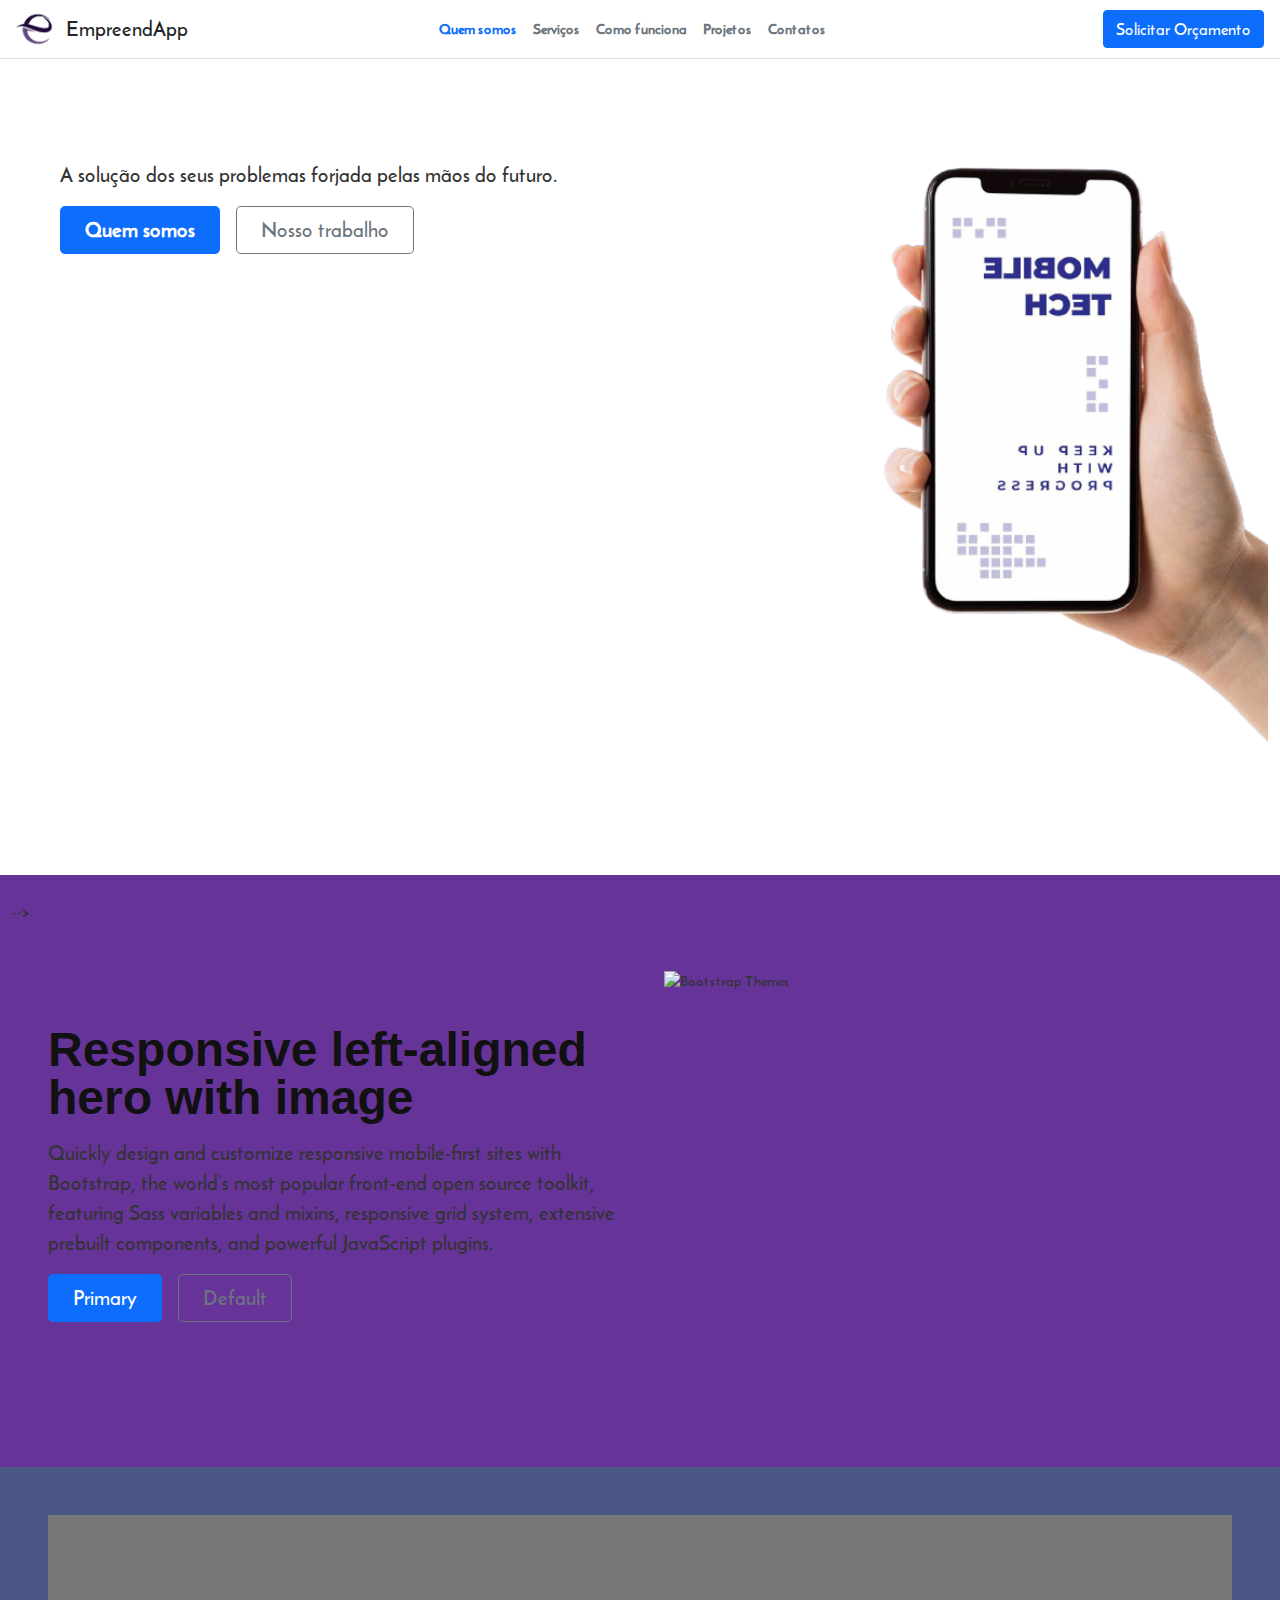
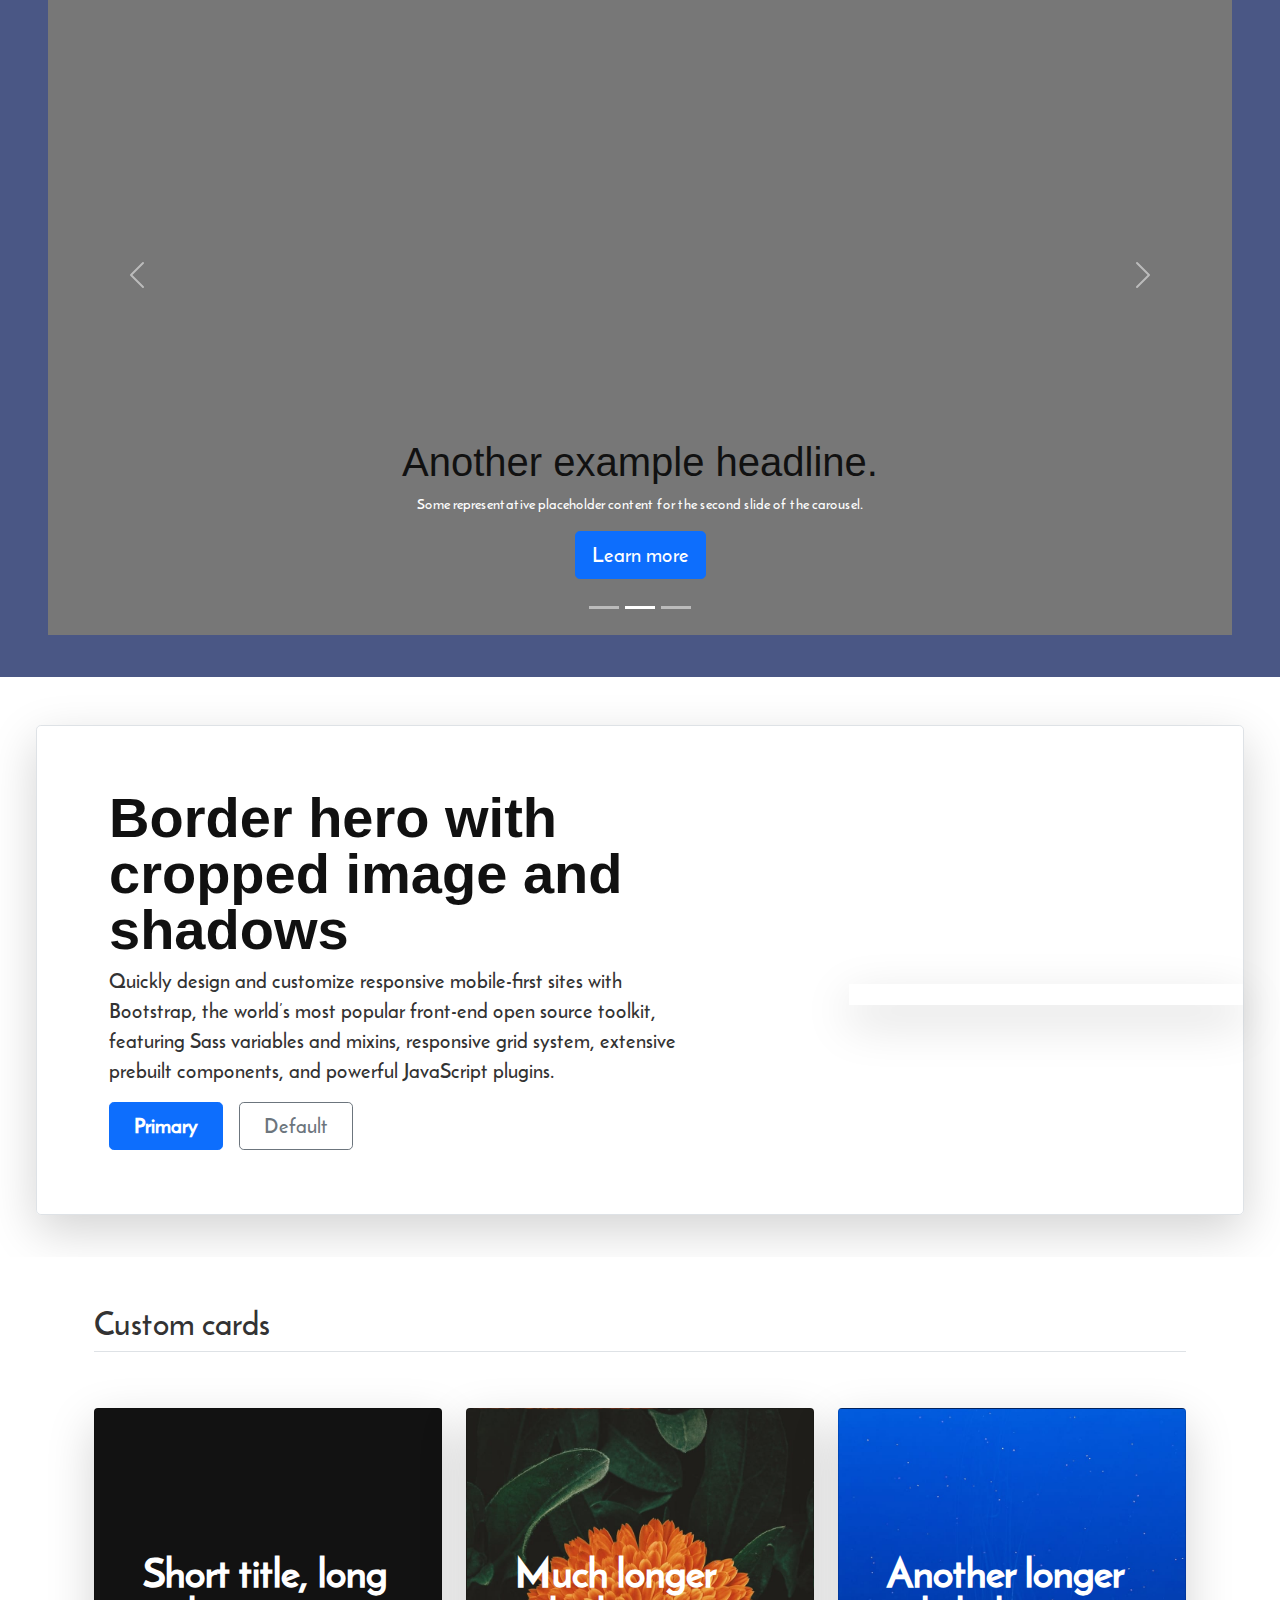
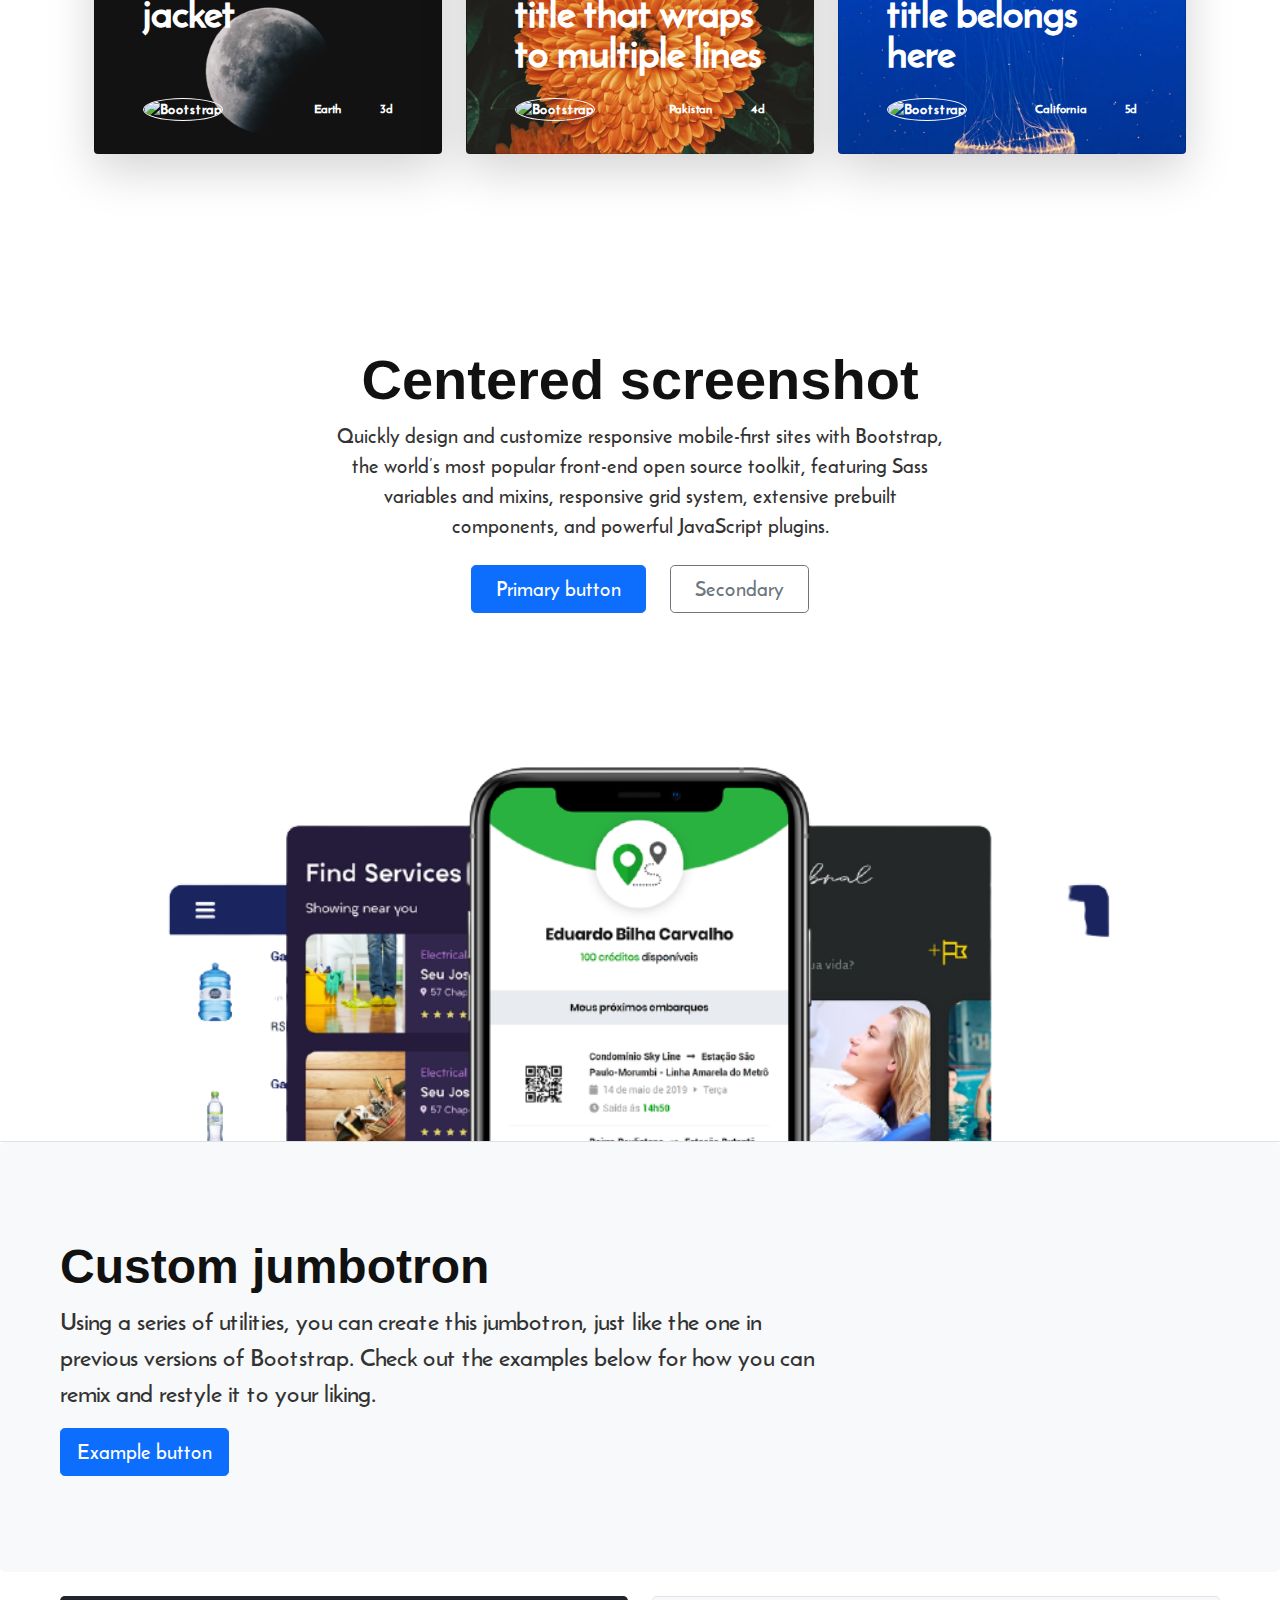
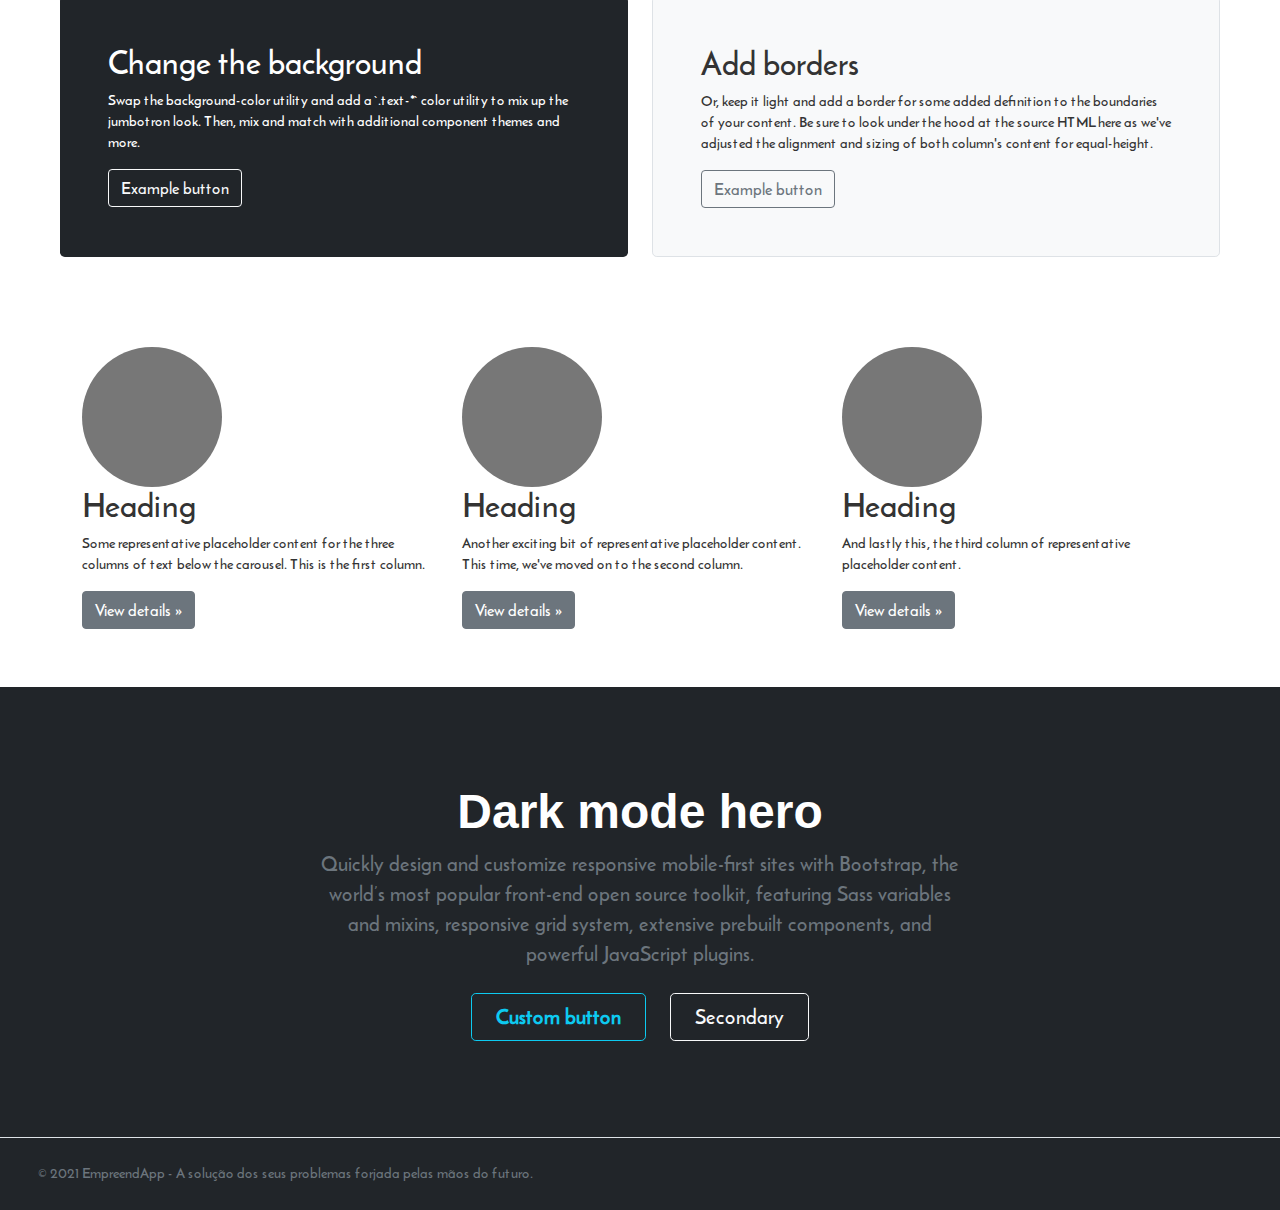
==== commit 69bda849: "bug de largura de tela parcialmente resolvido" ====
--- a/index.html
+++ b/index.html
@@ -1,772 +1,637 @@
-<html lang="pt">
+<!DOCTYPE html>
+<html lang="pt-br">
 <head>
     <meta charset="UTF-8">
     <title>EmpreendApp</title>
 
+    <meta http-equiv="X-UA-Compatible" content="IE=edge">
+    <meta name="viewport" content="width=device-width, initial-scale=1.0">
+    
     <link rel="stylesheet" href="css/bootstrap.css">
     <link rel="stylesheet" href="css/bg-points-animate.css">
-    <meta name="theme-color" content="#7952b3">
+    <link rel="stylesheet" href="css/styles.css">
+    <link rel="stylesheet" href="css/index.css" >
 
-    <style>
-        * {
-            padding: 0;
-            margin: 0;
-        }
+    <meta name="theme-color" content="#7952b3">    
+</head>
+<body style="background-color: white;">
+    <div class="center">
+        <div class="bg" style="z-index: -1; background: white;">
+            <div class="dotWrapper dotWrapper-1">
+                <div class="dot dot-1"></div>
+            </div>
+            <div class="dotWrapper dotWrapper-2">
+                <div class="dot dot-2"></div>
+            </div>
+            <div class="dotWrapper dotWrapper-3">
+                <div class="dot dot-3"></div>
+            </div>
+            <div class="dotWrapper dotWrapper-4">
+                <div class="dot dot-4"></div>
+            </div>
+            <div class="dotWrapper dotWrapper-5">
+                <div class="dot dot-5"></div>
+            </div>
+            <div class="dotWrapper dotWrapper-6">
+                <div class="dot dot-6"></div>
+            </div>
+            <div class="dotWrapper dotWrapper-7">
+                <div class="dot dot-7"></div>
+            </div>
+            <div class="dotWrapper dotWrapper-8">
+                <div class="dot dot-8"></div>
+            </div>
+            <div class="dotWrapper dotWrapper-9">
+                <div class="dot dot-9"></div>
+            </div>
+            <div class="dotWrapper dotWrapper-10">
+                <div class="dot dot-10"></div>
+            </div>
+            <div class="dotWrapper dotWrapper-11">
+                <div class="dot dot-11"></div>
+            </div>
+            <div class="dotWrapper dotWrapper-12">
+                <div class="dot dot-12"></div>
+            </div>
+            <div class="dotWrapper dotWrapper-13">
+                <div class="dot dot-13"></div>
+            </div>
+            <div class="dotWrapper dotWrapper-14">
+                <div class="dot dot-14"></div>
+            </div>
+            <div class="dotWrapper dotWrapper-15">
+                <div class="dot dot-15"></div>
+            </div>
+            <div class="dotWrapper dotWrapper-16">
+                <div class="dot dot-16"></div>
+            </div>
+            <div class="dotWrapper dotWrapper-17">
+                <div class="dot dot-17"></div>
+            </div>
+            <div class="dotWrapper dotWrapper-18">
+                <div class="dot dot-18"></div>
+            </div>
+            <div class="dotWrapper dotWrapper-19">
+                <div class="dot dot-19"></div>
+            </div>
+            <div class="dotWrapper dotWrapper-20">
+                <div class="dot dot-20"></div>
+            </div>
+            <div class="dotWrapper dotWrapper-21">
+                <div class="dot dot-21"></div>
+            </div>
+            <div class="dotWrapper dotWrapper-22">
+                <div class="dot dot-22"></div>
+            </div>
+            <div class="dotWrapper dotWrapper-23">
+                <div class="dot dot-23"></div>
+            </div>
+            <div class="dotWrapper dotWrapper-24">
+                <div class="dot dot-24"></div>
+            </div>
+            <div class="dotWrapper dotWrapper-25">
+                <div class="dot dot-25"></div>
+            </div>
+            <div class="dotWrapper dotWrapper-26">
+                <div class="dot dot-26"></div>
+            </div>
+            <div class="dotWrapper dotWrapper-27">
+                <div class="dot dot-27"></div>
+            </div>
+            <div class="dotWrapper dotWrapper-28">
+                <div class="dot dot-28"></div>
+            </div>
+            <div class="dotWrapper dotWrapper-29">
+                <div class="dot dot-29"></div>
+            </div>
+            <div class="dotWrapper dotWrapper-30">
+                <div class="dot dot-30"></div>
+            </div>
+            <div class="dotWrapper dotWrapper-31">
+                <div class="dot dot-31"></div>
+            </div>
+            <div class="dotWrapper dotWrapper-32">
+                <div class="dot dot-32"></div>
+            </div>
+            <div class="dotWrapper dotWrapper-33">
+                <div class="dot dot-33"></div>
+            </div>
+            <div class="dotWrapper dotWrapper-34">
+                <div class="dot dot-34"></div>
+            </div>
+            <div class="dotWrapper dotWrapper-35">
+                <div class="dot dot-35"></div>
+            </div>
+            <div class="dotWrapper dotWrapper-36">
+                <div class="dot dot-36"></div>
+            </div>
+            <div class="dotWrapper dotWrapper-37">
+                <div class="dot dot-37"></div>
+            </div>
+            <div class="dotWrapper dotWrapper-38">
+                <div class="dot dot-38"></div>
+            </div>
+            <div class="dotWrapper dotWrapper-39">
+                <div class="dot dot-39"></div>
+            </div>
+            <div class="dotWrapper dotWrapper-40">
+                <div class="dot dot-40"></div>
+            </div>
+            <div class="dotWrapper dotWrapper-41">
+                <div class="dot dot-41"></div>
+            </div>
+            <div class="dotWrapper dotWrapper-42">
+                <div class="dot dot-42"></div>
+            </div>
+            <div class="dotWrapper dotWrapper-43">
+                <div class="dot dot-43"></div>
+            </div>
+            <div class="dotWrapper dotWrapper-44">
+                <div class="dot dot-44"></div>
+            </div>
+            <div class="dotWrapper dotWrapper-45">
+                <div class="dot dot-45"></div>
+            </div>
+            <div class="dotWrapper dotWrapper-46">
+                <div class="dot dot-46"></div>
+            </div>
+            <div class="dotWrapper dotWrapper-47">
+                <div class="dot dot-47"></div>
+            </div>
+            <div class="dotWrapper dotWrapper-48">
+                <div class="dot dot-48"></div>
+            </div>
+            <div class="dotWrapper dotWrapper-49">
+                <div class="dot dot-49"></div>
+            </div>
+            <div class="dotWrapper dotWrapper-50">
+                <div class="dot dot-50"></div>
+            </div>
+            <div class="dotWrapper dotWrapper-51">
+                <div class="dot dot-51"></div>
+            </div>
+            <div class="dotWrapper dotWrapper-52">
+                <div class="dot dot-52"></div>
+            </div>
+            <div class="dotWrapper dotWrapper-53">
+                <div class="dot dot-53"></div>
+            </div>
+            <div class="dotWrapper dotWrapper-54">
+                <div class="dot dot-54"></div>
+            </div>
+            <div class="dotWrapper dotWrapper-55">
+                <div class="dot dot-55"></div>
+            </div>
+            <div class="dotWrapper dotWrapper-56">
+                <div class="dot dot-56"></div>
+            </div>
+            <div class="dotWrapper dotWrapper-57">
+                <div class="dot dot-57"></div>
+            </div>
+            <div class="dotWrapper dotWrapper-58">
+                <div class="dot dot-58"></div>
+            </div>
+            <div class="dotWrapper dotWrapper-59">
+                <div class="dot dot-59"></div>
+            </div>
+            <div class="dotWrapper dotWrapper-60">
+                <div class="dot dot-60"></div>
+            </div>
+            <div class="dotWrapper dotWrapper-61">
+                <div class="dot dot-61"></div>
+            </div>
+            <div class="dotWrapper dotWrapper-62">
+                <div class="dot dot-62"></div>
+            </div>
+            <div class="dotWrapper dotWrapper-63">
+                <div class="dot dot-63"></div>
+            </div>
+            <div class="dotWrapper dotWrapper-64">
+                <div class="dot dot-64"></div>
+            </div>
+            <div class="dotWrapper dotWrapper-65">
+                <div class="dot dot-65"></div>
+            </div>
+            <div class="dotWrapper dotWrapper-66">
+                <div class="dot dot-66"></div>
+            </div>
+            <div class="dotWrapper dotWrapper-67">
+                <div class="dot dot-67"></div>
+            </div>
+            <div class="dotWrapper dotWrapper-68">
+                <div class="dot dot-68"></div>
+            </div>
+            <div class="dotWrapper dotWrapper-69">
+                <div class="dot dot-69"></div>
+            </div>
+            <div class="dotWrapper dotWrapper-70">
+                <div class="dot dot-70"></div>
+            </div>
+            <div class="dotWrapper dotWrapper-71">
+                <div class="dot dot-71"></div>
+            </div>
+            <div class="dotWrapper dotWrapper-72">
+                <div class="dot dot-72"></div>
+            </div>
+            <div class="dotWrapper dotWrapper-73">
+                <div class="dot dot-73"></div>
+            </div>
+            <div class="dotWrapper dotWrapper-74">
+                <div class="dot dot-74"></div>
+            </div>
+            <div class="dotWrapper dotWrapper-75">
+                <div class="dot dot-75"></div>
+            </div>
+        </div><!--bg-->
+        
+        <header class="d-flex flex-wrap align-items-center justify-content-center justify-content-md-between py-2 border-bottom bg-white" style="z-index: 2;">
+            <a href="/" class="d-flex align-items-center col-md-3 mb-2 mb-md-0 text-dark text-decoration-none lead">
+                <img class="bi me-2 mx-3" width="42" height="42" aria-label="EmpreendApp"
+                    src="imgs/empreendapp-logo.png"/>
+                <strong>EmpreendApp</strong>
+            </a>
+    
+            <ul class="nav col-12 col-md-auto mb-2 justify-content-center mb-md-0">
+                <li><a href="#" class="nav-link px-2 link-primary">Quem somos</a></li>
+                <li><a href="#" class="nav-link px-2 link-secondary">Serviços</a></li>
+                <li><a href="#" class="nav-link px-2 link-secondary">Como funciona</a></li>
+                <li><a href="#" class="nav-link px-2 link-secondary">Projetos</a></li>
+                <li><a href="#" class="nav-link px-2 link-secondary">Contatos</a></li>
+            </ul>
+            <div class="col-md-3 text-end" style="margin-right: 16px;">
+                <button type="button" class="btn btn-primary">Solicitar Orçamento</button>
+            </div>
+            <div class="col-md-3 text-end" style=""></div>
+        </header>
+        <div style="width: 100%; height: 40px;"></div>
 
-        body {
-            background-size: cover;
-            max-width: 100vw;
-            margin: 0;
-            max-width: 100%;
-            overflow-x: hidden;
-        }
+        <section id="section1" class="pt-5" style="height: auto; width: 100%; margin: 0px; background-color: white;">
+            <div class="row p-4 pb-0 pe-lg-0 pt-lg-5">
+                <div class="col-lg-7 p-3 p-lg-5 pt-lg-3">
+                    <h1 class="display-4 fw-bold lh-1">
+                        <!--Efeito no Titulo -->
+                        <!--
+                        <div class="typing-slider" style="text-align: left; padding: 0; margin: 0;">
+                            <p style="text-align: left; padding: 0; margin: 0;">Aqui você encontra</p>
+                            <p style="text-align: left; padding: 0; margin: 0;">Aqui você inova</p>
+                            <p style="text-align: left; padding: 0; margin: 0;">Estaremos com você</p>
+                        </div>
+                        -->
+                    </h1>
+                    <p class="lead">A solução dos seus problemas forjada pelas mãos do futuro.</p>
+                    <div class="d-grid gap-2 d-md-flex justify-content-md-start mb-4 mb-lg-3">
+                        <button type="button" class="btn btn-primary btn-lg px-4 me-md-2 fw-bold">Quem somos</button>
+                        <button type="button" class="btn btn-outline-secondary btn-lg px-4">Nosso trabalho</button>
+                    </div>
+                </div>
+                <div class="col-lg-4 offset-lg-1 p-0 overflow-hidden">
+                    <img src="imgs/app-smartphone.png" alt="" width="450">
+                </div>
+                <div style="width: 100%; height: 120px;"></div>
+                -->
+            </div>
+        </section><!--section1-->
 
-        .pag-y {
-            height: auto;
-            width: 100%;
-        }
 
-        .pag-y-96 {
-            height: auto;
-            width: 100%;
-        }
+        <section id="section2" class="pag-y-86 px-5">
+            <div class="row flex-lg-row-reverse align-items-center g-5 py-5">
+                <div class="col-10 col-sm-8 col-lg-6">
+                    <img src="https://getbootstrap.com/docs/5.1/examples/heroes/bootstrap-themes.png"
+                        class="d-block mx-lg-auto img-fluid" alt="Bootstrap Themes" width="700" height="500" loading="lazy">
+                </div>
+                <div class="col-lg-6">
+                    <h1 class="display-5 fw-bold lh-1 mb-3">Responsive left-aligned hero with image</h1>
+                    <p class="lead">Quickly design and customize responsive mobile-first sites with Bootstrap, the world’s most
+                        popular front-end open source toolkit, featuring Sass variables and mixins, responsive grid system,
+                        extensive prebuilt components, and powerful JavaScript plugins.</p>
+                    <div class="d-grid gap-2 d-md-flex justify-content-md-start">
+                        <button type="button" class="btn btn-primary btn-lg px-4 me-md-2">Primary</button>
+                        <button type="button" class="btn btn-outline-secondary btn-lg px-4">Default</button>
+                    </div>
+                </div>
+            </div>
+            <br><br>
+        </section><!--section2-->
 
-        .pag-y-86 {
-            height: auto;
-            width: 100%;
-        }
+        <section id="section3" class="pag-y-content pt-5 px-5">
+            <div id="myCarousel" class="carousel slide pointer-event" data-bs-ride="carousel">
+                <div class="carousel-indicators">
+                    <button type="button" data-bs-target="#myCarousel" data-bs-slide-to="0" class=""
+                            aria-label="Slide 1"></button>
+                    <button type="button" data-bs-target="#myCarousel" data-bs-slide-to="1" aria-label="Slide 2" class="active"
+                            aria-current="true"></button>
+                    <button type="button" data-bs-target="#myCarousel" data-bs-slide-to="2" aria-label="Slide 3"
+                            class=""></button>
+                </div>
+                <div class="carousel-inner">
+                    <div class="carousel-item">
+                        <svg class="bd-placeholder-img svg-dimensoes" xmlns="http://www.w3.org/2000/svg"
+                            aria-hidden="true" preserveAspectRatio="xMidYMid slice" focusable="false">
+                            <rect class="rect-dimensoes" fill="#777"></rect>
+                        </svg>
+    
+                        <div class="container">
+                            <div class="carousel-caption text-start">
+                                <h1>Example headline.</h1>
+                                <p>Some representative placeholder content for the first slide of the carousel.</p>
+                                <p><a class="btn btn-lg btn-primary" href="#">Sign up today</a></p>
+                            </div>
+                        </div><!--container-->
+                    </div>
+                    <div class="carousel-item active">
+                        <svg class="bd-placeholder-img svg-dimensoes" xmlns="http://www.w3.org/2000/svg"
+                            aria-hidden="true" preserveAspectRatio="xMidYMid slice" focusable="false">
+                            <rect class="rect-dimensoes" fill="#777"></rect>
+                        </svg>
+    
+                        <div class="container">
+                            <div class="carousel-caption">
+                                <h1>Another example headline.</h1>
+                                <p>Some representative placeholder content for the second slide of the carousel.</p>
+                                <p><a class="btn btn-lg btn-primary" href="#">Learn more</a></p>
+                            </div>
+                        </div>
+                    </div>
+                    <div class="carousel-item">
+                        <svg class="bd-placeholder-img svg-dimensoes" xmlns="http://www.w3.org/2000/svg"
+                            aria-hidden="true" preserveAspectRatio="xMidYMid slice" focusable="false">
+                            <rect class="rect-dimensoes" fill="#777"></rect>
+                        </svg>
+    
+                        <div class="container">
+                            <div class="carousel-caption text-end">
+                                <h1>One more for good measure.</h1>
+                                <p>Some representative placeholder content for the third slide of this carousel.</p>
+                                <p><a class="btn btn-lg btn-primary" href="#">Browse gallery</a></p>
+                            </div>
+                        </div>
+                    </div>
+                </div>
+                <button class="carousel-control-prev" type="button" data-bs-target="#myCarousel" data-bs-slide="prev">
+                    <span class="carousel-control-prev-icon" aria-hidden="true"></span>
+                    <span class="visually-hidden">Previous</span>
+                </button>
+                <button class="carousel-control-next" type="button" data-bs-target="#myCarousel" data-bs-slide="next">
+                    <span class="carousel-control-next-icon" aria-hidden="true"></span>
+                    <span class="visually-hidden">Next</span>
+                </button>
+            </div>
+            <br><br>
+        </section><!--section3-->
+    
+        <section id="section4" class="pag-y px-5 pt-5 bg-white">
+            <div class="row p-4 pb-0 pe-lg-0 pt-lg-5 align-items-center rounded-3 border shadow-lg">
+                <div class="col-lg-7 p-3 p-lg-5 pt-lg-3">
+                    <h1 class="display-4 fw-bold lh-1">Border hero with cropped image and shadows</h1>
+                    <p class="lead">Quickly design and customize responsive mobile-first sites with Bootstrap, the world’s most
+                        popular front-end open source toolkit, featuring Sass variables and mixins, responsive grid system,
+                        extensive prebuilt components, and powerful JavaScript plugins.</p>
+                    <div class="d-grid gap-2 d-md-flex justify-content-md-start mb-4 mb-lg-3">
+                        <button type="button" class="btn btn-primary btn-lg px-4 me-md-2 fw-bold">Primary</button>
+                        <button type="button" class="btn btn-outline-secondary btn-lg px-4">Default</button>
+                    </div>
+                </div>
+                <div class="col-lg-4 offset-lg-1 p-0 overflow-hidden shadow-lg">
+                    <img class="rounded-lg-3" src="https://getbootstrap.com/docs/5.1/examples/heroes/bootstrap-docs.png" alt=""
+                        width="720">
+                </div>
+            </div>
+            <br><br>
+        </section><!--section4-->
 
-        .pag-y-70 {
-            height: auto;
-            width: 100%;
-        }
-
-        #div0 {
-            /*background: rgba(204, 205, 211, 0.6);*/
-            width: 100%;
-        }
-
-        #div3 {
-            background: rebeccapurple;
-        }
-
-        #div4 {
-            background: rgba(56, 70, 121, 0.91);
-        }
-
-        #div5 {
-            background: #ffffff;
-        }
-
-        header {
-            position: fixed;
-            width: 100%;
-        }
-
-        .card-cover {
-            background-size: cover;
-        }
-
-        .fs-14 {
-            font-size: 14pt;
-        }
-
-    </style>
-
-</head>
-<body style="background: white;">
-
-<div class="bg" style="z-index: -1; background: white;">
-    <div class="dotWrapper dotWrapper-1">
-        <div class="dot dot-1"></div>
-    </div>
-    <div class="dotWrapper dotWrapper-2">
-        <div class="dot dot-2"></div>
-    </div>
-    <div class="dotWrapper dotWrapper-3">
-        <div class="dot dot-3"></div>
-    </div>
-    <div class="dotWrapper dotWrapper-4">
-        <div class="dot dot-4"></div>
-    </div>
-    <div class="dotWrapper dotWrapper-5">
-        <div class="dot dot-5"></div>
-    </div>
-    <div class="dotWrapper dotWrapper-6">
-        <div class="dot dot-6"></div>
-    </div>
-    <div class="dotWrapper dotWrapper-7">
-        <div class="dot dot-7"></div>
-    </div>
-    <div class="dotWrapper dotWrapper-8">
-        <div class="dot dot-8"></div>
-    </div>
-    <div class="dotWrapper dotWrapper-9">
-        <div class="dot dot-9"></div>
-    </div>
-    <div class="dotWrapper dotWrapper-10">
-        <div class="dot dot-10"></div>
-    </div>
-    <div class="dotWrapper dotWrapper-11">
-        <div class="dot dot-11"></div>
-    </div>
-    <div class="dotWrapper dotWrapper-12">
-        <div class="dot dot-12"></div>
-    </div>
-    <div class="dotWrapper dotWrapper-13">
-        <div class="dot dot-13"></div>
-    </div>
-    <div class="dotWrapper dotWrapper-14">
-        <div class="dot dot-14"></div>
-    </div>
-    <div class="dotWrapper dotWrapper-15">
-        <div class="dot dot-15"></div>
-    </div>
-    <div class="dotWrapper dotWrapper-16">
-        <div class="dot dot-16"></div>
-    </div>
-    <div class="dotWrapper dotWrapper-17">
-        <div class="dot dot-17"></div>
-    </div>
-    <div class="dotWrapper dotWrapper-18">
-        <div class="dot dot-18"></div>
-    </div>
-    <div class="dotWrapper dotWrapper-19">
-        <div class="dot dot-19"></div>
-    </div>
-    <div class="dotWrapper dotWrapper-20">
-        <div class="dot dot-20"></div>
-    </div>
-    <div class="dotWrapper dotWrapper-21">
-        <div class="dot dot-21"></div>
-    </div>
-    <div class="dotWrapper dotWrapper-22">
-        <div class="dot dot-22"></div>
-    </div>
-    <div class="dotWrapper dotWrapper-23">
-        <div class="dot dot-23"></div>
-    </div>
-    <div class="dotWrapper dotWrapper-24">
-        <div class="dot dot-24"></div>
-    </div>
-    <div class="dotWrapper dotWrapper-25">
-        <div class="dot dot-25"></div>
-    </div>
-    <div class="dotWrapper dotWrapper-26">
-        <div class="dot dot-26"></div>
-    </div>
-    <div class="dotWrapper dotWrapper-27">
-        <div class="dot dot-27"></div>
-    </div>
-    <div class="dotWrapper dotWrapper-28">
-        <div class="dot dot-28"></div>
-    </div>
-    <div class="dotWrapper dotWrapper-29">
-        <div class="dot dot-29"></div>
-    </div>
-    <div class="dotWrapper dotWrapper-30">
-        <div class="dot dot-30"></div>
-    </div>
-    <div class="dotWrapper dotWrapper-31">
-        <div class="dot dot-31"></div>
-    </div>
-    <div class="dotWrapper dotWrapper-32">
-        <div class="dot dot-32"></div>
-    </div>
-    <div class="dotWrapper dotWrapper-33">
-        <div class="dot dot-33"></div>
-    </div>
-    <div class="dotWrapper dotWrapper-34">
-        <div class="dot dot-34"></div>
-    </div>
-    <div class="dotWrapper dotWrapper-35">
-        <div class="dot dot-35"></div>
-    </div>
-    <div class="dotWrapper dotWrapper-36">
-        <div class="dot dot-36"></div>
-    </div>
-    <div class="dotWrapper dotWrapper-37">
-        <div class="dot dot-37"></div>
-    </div>
-    <div class="dotWrapper dotWrapper-38">
-        <div class="dot dot-38"></div>
-    </div>
-    <div class="dotWrapper dotWrapper-39">
-        <div class="dot dot-39"></div>
-    </div>
-    <div class="dotWrapper dotWrapper-40">
-        <div class="dot dot-40"></div>
-    </div>
-    <div class="dotWrapper dotWrapper-41">
-        <div class="dot dot-41"></div>
-    </div>
-    <div class="dotWrapper dotWrapper-42">
-        <div class="dot dot-42"></div>
-    </div>
-    <div class="dotWrapper dotWrapper-43">
-        <div class="dot dot-43"></div>
-    </div>
-    <div class="dotWrapper dotWrapper-44">
-        <div class="dot dot-44"></div>
-    </div>
-    <div class="dotWrapper dotWrapper-45">
-        <div class="dot dot-45"></div>
-    </div>
-    <div class="dotWrapper dotWrapper-46">
-        <div class="dot dot-46"></div>
-    </div>
-    <div class="dotWrapper dotWrapper-47">
-        <div class="dot dot-47"></div>
-    </div>
-    <div class="dotWrapper dotWrapper-48">
-        <div class="dot dot-48"></div>
-    </div>
-    <div class="dotWrapper dotWrapper-49">
-        <div class="dot dot-49"></div>
-    </div>
-    <div class="dotWrapper dotWrapper-50">
-        <div class="dot dot-50"></div>
-    </div>
-    <div class="dotWrapper dotWrapper-51">
-        <div class="dot dot-51"></div>
-    </div>
-    <div class="dotWrapper dotWrapper-52">
-        <div class="dot dot-52"></div>
-    </div>
-    <div class="dotWrapper dotWrapper-53">
-        <div class="dot dot-53"></div>
-    </div>
-    <div class="dotWrapper dotWrapper-54">
-        <div class="dot dot-54"></div>
-    </div>
-    <div class="dotWrapper dotWrapper-55">
-        <div class="dot dot-55"></div>
-    </div>
-    <div class="dotWrapper dotWrapper-56">
-        <div class="dot dot-56"></div>
-    </div>
-    <div class="dotWrapper dotWrapper-57">
-        <div class="dot dot-57"></div>
-    </div>
-    <div class="dotWrapper dotWrapper-58">
-        <div class="dot dot-58"></div>
-    </div>
-    <div class="dotWrapper dotWrapper-59">
-        <div class="dot dot-59"></div>
-    </div>
-    <div class="dotWrapper dotWrapper-60">
-        <div class="dot dot-60"></div>
-    </div>
-    <div class="dotWrapper dotWrapper-61">
-        <div class="dot dot-61"></div>
-    </div>
-    <div class="dotWrapper dotWrapper-62">
-        <div class="dot dot-62"></div>
-    </div>
-    <div class="dotWrapper dotWrapper-63">
-        <div class="dot dot-63"></div>
-    </div>
-    <div class="dotWrapper dotWrapper-64">
-        <div class="dot dot-64"></div>
-    </div>
-    <div class="dotWrapper dotWrapper-65">
-        <div class="dot dot-65"></div>
-    </div>
-    <div class="dotWrapper dotWrapper-66">
-        <div class="dot dot-66"></div>
-    </div>
-    <div class="dotWrapper dotWrapper-67">
-        <div class="dot dot-67"></div>
-    </div>
-    <div class="dotWrapper dotWrapper-68">
-        <div class="dot dot-68"></div>
-    </div>
-    <div class="dotWrapper dotWrapper-69">
-        <div class="dot dot-69"></div>
-    </div>
-    <div class="dotWrapper dotWrapper-70">
-        <div class="dot dot-70"></div>
-    </div>
-    <div class="dotWrapper dotWrapper-71">
-        <div class="dot dot-71"></div>
-    </div>
-    <div class="dotWrapper dotWrapper-72">
-        <div class="dot dot-72"></div>
-    </div>
-    <div class="dotWrapper dotWrapper-73">
-        <div class="dot dot-73"></div>
-    </div>
-    <div class="dotWrapper dotWrapper-74">
-        <div class="dot dot-74"></div>
-    </div>
-    <div class="dotWrapper dotWrapper-75">
-        <div class="dot dot-75"></div>
-    </div>
-</div>
-
-<header class="d-flex flex-wrap align-items-center justify-content-center justify-content-md-between py-2 border-bottom bg-white" style="z-index: 2;">
-    <a href="/" class="d-flex align-items-center col-md-3 mb-2 mb-md-0 text-dark text-decoration-none lead">
-        <img class="bi me-2 mx-3" width="42" height="42" aria-label="EmpreendApp"
-             src="imgs/empreendapp-logo.png"/>
-        <strong>EmpreendApp</strong>
-    </a>
-
-    <ul class="nav col-12 col-md-auto mb-2 justify-content-center mb-md-0">
-        <li><a href="#" class="nav-link px-2 link-primary">Quem somos</a></li>
-        <li><a href="#" class="nav-link px-2 link-secondary">Serviços</a></li>
-        <li><a href="#" class="nav-link px-2 link-secondary">Como funciona</a></li>
-        <li><a href="#" class="nav-link px-2 link-secondary">Projetos</a></li>
-        <li><a href="#" class="nav-link px-2 link-secondary">Contatos</a></li>
-    </ul>
-    <div class="col-md-3 text-end" style="margin-right: 16px;">
-        <button type="button" class="btn btn-primary">Solicitar Orçamento</button>
-    </div>
-    <div class="col-md-3 text-end" style=""></div>
-</header>
-<div style="width: 100%; height: 40px;"></div>
-
-<style>
-    @keyframes cursor {
-        from, to {
-            border-color: transparent;
-        }
-        50% {
-            border-color: black;
-        }
-    }
-    @keyframes typing {
-        from {
-            width: 100%;
-        }
-        90%, to {
-            width: 0;
-        }
-    }
-    @keyframes slide {
-        33.3333333333% {
-            font-size: 3rem;
-            letter-spacing: 3px;
-        }
-        to {
-            font-size: 0;
-            letter-spacing: 0;
-        }
-    }
-    .typing-slider {
-        font-family: Consolas, monospace;
-        font-weight: bold;
-        white-space: nowrap;
-    }
-
-    .typing-slider p {
-        position: relative;
-        display: inline;
-        font-size: 0;
-        text-transform: uppercase;
-        letter-spacing: 0;
-        animation: slide 15s step-start infinite;
-    }
-
-    .typing-slider p::after {
-        content: "";
-        position: absolute;
-        top: 0;
-        right: 0;
-        bottom: 0;
-        border-left: 3px solid black;
-        background-color: #FFF;
-        animation: typing 5s infinite, cursor 1s infinite;
-    }
-
-    .typing-slider p:nth-child(1) {
-        animation-delay: 0s;
-    }
-    .typing-slider p:nth-child(1)::after {
-        animation-delay: 0s;
-        animation-timing-function: steps(16), step-end;
-    }
-
-    .typing-slider p:nth-child(2) {
-        animation-delay: 5s;
-    }
-    .typing-slider p:nth-child(2)::after {
-        animation-delay: 5s;
-        animation-timing-function: steps(23), step-end;
-    }
-
-    .typing-slider p:nth-child(3) {
-        animation-delay: 10s;
-    }
-    .typing-slider p:nth-child(3)::after {
-        animation-delay: 10s;
-        animation-timing-function: steps(12), step-end;
-    }
-</style>
-
-<div id="div0" class="pt-5" style="height: auto; width: 100%; margin: 0px;">
-    <div class="row p-4 pb-0 pe-lg-0 pt-lg-5">
-        <div class="col-lg-7 p-3 p-lg-5 pt-lg-3">
-            <h1 class="display-4 fw-bold lh-1">
-                <!--Efeito no Titulo-->
-                <div class="typing-slider" style="text-align: left; padding: 0; margin: 0;">
-                    <p style="text-align: left; padding: 0; margin: 0;">Aqui você encontra</p>
-                    <p style="text-align: left; padding: 0; margin: 0;">Aqui você inova</p>
-                    <p style="text-align: left; padding: 0; margin: 0;">Estaremos com você</p>
-                </div>
-            </h1>
-            <p class="lead">A solução dos seus problemas forjada pelas mãos do futuro.</p>
-            <div class="d-grid gap-2 d-md-flex justify-content-md-start mb-4 mb-lg-3">
-                <button type="button" class="btn btn-primary btn-lg px-4 me-md-2 fw-bold">Quem somos</button>
-                <button type="button" class="btn btn-outline-secondary btn-lg px-4">Nosso trabalho</button>
-            </div>
-        </div>
-        <div class="col-lg-4 offset-lg-1 p-0 overflow-hidden">
-            <img src="imgs/app-smartphone.png" alt="" width="450">
-        </div>
-        <div style="width: 100%; height: 120px;"></div>
-    </div>
-</div>
-
-<div id="div3" class="pag-y-86 px-5">
-    <div class="row flex-lg-row-reverse align-items-center g-5 py-5">
-        <div class="col-10 col-sm-8 col-lg-6">
-            <img src="https://getbootstrap.com/docs/5.1/examples/heroes/bootstrap-themes.png"
-                 class="d-block mx-lg-auto img-fluid" alt="Bootstrap Themes" width="700" height="500" loading="lazy">
-        </div>
-        <div class="col-lg-6">
-            <h1 class="display-5 fw-bold lh-1 mb-3">Responsive left-aligned hero with image</h1>
-            <p class="lead">Quickly design and customize responsive mobile-first sites with Bootstrap, the world’s most
-                popular front-end open source toolkit, featuring Sass variables and mixins, responsive grid system,
-                extensive prebuilt components, and powerful JavaScript plugins.</p>
-            <div class="d-grid gap-2 d-md-flex justify-content-md-start">
-                <button type="button" class="btn btn-primary btn-lg px-4 me-md-2">Primary</button>
-                <button type="button" class="btn btn-outline-secondary btn-lg px-4">Default</button>
-            </div>
-        </div>
-    </div>
-    <br><br>
-</div>
-
-<div id="div4" class="pag-y-content pt-5 px-5">
-    <div id="myCarousel" class="carousel slide pointer-event" data-bs-ride="carousel">
-        <div class="carousel-indicators">
-            <button type="button" data-bs-target="#myCarousel" data-bs-slide-to="0" class=""
-                    aria-label="Slide 1"></button>
-            <button type="button" data-bs-target="#myCarousel" data-bs-slide-to="1" aria-label="Slide 2" class="active"
-                    aria-current="true"></button>
-            <button type="button" data-bs-target="#myCarousel" data-bs-slide-to="2" aria-label="Slide 3"
-                    class=""></button>
-        </div>
-        <div class="carousel-inner">
-            <div class="carousel-item">
-                <svg class="bd-placeholder-img" width="100%" height="100%" xmlns="http://www.w3.org/2000/svg"
-                     aria-hidden="true" preserveAspectRatio="xMidYMid slice" focusable="false">
-                    <rect width="100%" height="100%" fill="#777"></rect>
-                </svg>
-
-                <div class="container">
-                    <div class="carousel-caption text-start">
-                        <h1>Example headline.</h1>
-                        <p>Some representative placeholder content for the first slide of the carousel.</p>
-                        <p><a class="btn btn-lg btn-primary" href="#">Sign up today</a></p>
-                    </div>
-                </div>
-            </div>
-            <div class="carousel-item active">
-                <svg class="bd-placeholder-img" width="100%" height="100%" xmlns="http://www.w3.org/2000/svg"
-                     aria-hidden="true" preserveAspectRatio="xMidYMid slice" focusable="false">
-                    <rect width="100%" height="100%" fill="#777"></rect>
-                </svg>
-
-                <div class="container">
-                    <div class="carousel-caption">
-                        <h1>Another example headline.</h1>
-                        <p>Some representative placeholder content for the second slide of the carousel.</p>
-                        <p><a class="btn btn-lg btn-primary" href="#">Learn more</a></p>
-                    </div>
-                </div>
-            </div>
-            <div class="carousel-item">
-                <svg class="bd-placeholder-img" width="100%" height="100%" xmlns="http://www.w3.org/2000/svg"
-                     aria-hidden="true" preserveAspectRatio="xMidYMid slice" focusable="false">
-                    <rect width="100%" height="100%" fill="#777"></rect>
-                </svg>
-
-                <div class="container">
-                    <div class="carousel-caption text-end">
-                        <h1>One more for good measure.</h1>
-                        <p>Some representative placeholder content for the third slide of this carousel.</p>
-                        <p><a class="btn btn-lg btn-primary" href="#">Browse gallery</a></p>
-                    </div>
-                </div>
-            </div>
-        </div>
-        <button class="carousel-control-prev" type="button" data-bs-target="#myCarousel" data-bs-slide="prev">
-            <span class="carousel-control-prev-icon" aria-hidden="true"></span>
-            <span class="visually-hidden">Previous</span>
-        </button>
-        <button class="carousel-control-next" type="button" data-bs-target="#myCarousel" data-bs-slide="next">
-            <span class="carousel-control-next-icon" aria-hidden="true"></span>
-            <span class="visually-hidden">Next</span>
-        </button>
-    </div>
-    <br><br>
-</div>
-
-<div class="pag-y px-5 pt-5 bg-white">
-    <div class="row p-4 pb-0 pe-lg-0 pt-lg-5 align-items-center rounded-3 border shadow-lg">
-        <div class="col-lg-7 p-3 p-lg-5 pt-lg-3">
-            <h1 class="display-4 fw-bold lh-1">Border hero with cropped image and shadows</h1>
-            <p class="lead">Quickly design and customize responsive mobile-first sites with Bootstrap, the world’s most
-                popular front-end open source toolkit, featuring Sass variables and mixins, responsive grid system,
-                extensive prebuilt components, and powerful JavaScript plugins.</p>
-            <div class="d-grid gap-2 d-md-flex justify-content-md-start mb-4 mb-lg-3">
-                <button type="button" class="btn btn-primary btn-lg px-4 me-md-2 fw-bold">Primary</button>
-                <button type="button" class="btn btn-outline-secondary btn-lg px-4">Default</button>
-            </div>
-        </div>
-        <div class="col-lg-4 offset-lg-1 p-0 overflow-hidden shadow-lg">
-            <img class="rounded-lg-3" src="https://getbootstrap.com/docs/5.1/examples/heroes/bootstrap-docs.png" alt=""
-                 width="720">
-        </div>
-    </div>
-    <br><br>
-</div>
-
-<div class="pag-y-content bg-white">
-    <div class="container px-4 py-5" id="custom-cards">
-        <h2 class="pb-2 border-bottom">Custom cards</h2>
-
-        <div class="row row-cols-1 row-cols-lg-3 align-items-stretch g-4 py-5">
-            <div class="col">
-                <div class="card card-cover h-100 overflow-hidden text-white bg-dark rounded-5 shadow-lg"
-                     style="background-image: url('imgs/unsplash-photo-1.png');">
-                    <div class="d-flex flex-column h-100 p-5 pb-3 text-white text-shadow-1">
-                        <h2 class="pt-5 mt-5 mb-4 display-6 lh-1 fw-bold">Short title, long jacket</h2>
-                        <ul class="d-flex list-unstyled mt-auto">
-                            <li class="me-auto">
-                                <img src="https://github.com/twbs.png" alt="Bootstrap" width="32" height="32"
-                                     class="rounded-circle border border-white">
-                            </li>
-                            <li class="d-flex align-items-center me-3">
-                                <svg class="bi me-2" width="1em" height="1em">
-                                    <use xlink:href="#geo-fill"></use>
-                                </svg>
-                                <small>Earth</small>
-                            </li>
-                            <li class="d-flex align-items-center">
-                                <svg class="bi me-2" width="1em" height="1em">
-                                    <use xlink:href="#calendar3"></use>
-                                </svg>
-                                <small>3d</small>
-                            </li>
-                        </ul>
-                    </div>
-                </div>
-            </div>
-
-            <div class="col">
-                <div class="card card-cover h-100 overflow-hidden text-white bg-dark rounded-5 shadow-lg"
-                     style="background-image: url('imgs/unsplash-photo-2.png');">
-                    <div class="d-flex flex-column h-100 p-5 pb-3 text-white text-shadow-1">
-                        <h2 class="pt-5 mt-5 mb-4 display-6 lh-1 fw-bold">Much longer title that wraps to multiple
-                            lines</h2>
-                        <ul class="d-flex list-unstyled mt-auto">
-                            <li class="me-auto">
-                                <img src="https://github.com/twbs.png" alt="Bootstrap" width="32" height="32"
-                                     class="rounded-circle border border-white">
-                            </li>
-                            <li class="d-flex align-items-center me-3">
-                                <svg class="bi me-2" width="1em" height="1em">
-                                    <use xlink:href="#geo-fill"></use>
-                                </svg>
-                                <small>Pakistan</small>
-                            </li>
-                            <li class="d-flex align-items-center">
-                                <svg class="bi me-2" width="1em" height="1em">
-                                    <use xlink:href="#calendar3"></use>
-                                </svg>
-                                <small>4d</small>
-                            </li>
-                        </ul>
-                    </div>
-                </div>
-            </div>
-
-            <div class="col">
-                <div class="card card-cover h-100 overflow-hidden text-white bg-dark rounded-5 shadow-lg"
-                     style="background-image: url('imgs/unsplash-photo-3.png');">
-                    <div class="d-flex flex-column h-100 p-5 pb-3 text-shadow-1">
-                        <h2 class="pt-5 mt-5 mb-4 display-6 lh-1 fw-bold">Another longer title belongs here</h2>
-                        <ul class="d-flex list-unstyled mt-auto">
-                            <li class="me-auto">
-                                <img src="https://github.com/twbs.png" alt="Bootstrap" width="32" height="32"
-                                     class="rounded-circle border border-white">
-                            </li>
-                            <li class="d-flex align-items-center me-3">
-                                <svg class="bi me-2" width="1em" height="1em">
-                                    <use xlink:href="#geo-fill"></use>
-                                </svg>
-                                <small>California</small>
-                            </li>
-                            <li class="d-flex align-items-center">
-                                <svg class="bi me-2" width="1em" height="1em">
-                                    <use xlink:href="#calendar3"></use>
-                                </svg>
-                                <small>5d</small>
-                            </li>
-                        </ul>
-                    </div>
-                </div>
-            </div>
-        </div>
-    </div>
-</div>
-
-<div id="div5" class="pag-y-96 pt-5" style="margin: 0;">
-    <div class="px-4 pt-5 text-center border-bottom">
-        <h1 class="display-4 fw-bold">Centered screenshot</h1>
-        <div class="col-lg-6 mx-auto pb-5">
-            <p class="lead mb-4">Quickly design and customize responsive mobile-first sites with Bootstrap, the world’s
-                most popular front-end open source toolkit, featuring Sass variables and mixins, responsive grid system,
-                extensive prebuilt components, and powerful JavaScript plugins.</p>
-            <div class="d-grid gap-2 d-sm-flex justify-content-sm-center mb-5">
-                <button type="button" class="btn btn-primary btn-lg px-4 me-sm-3">Primary button</button>
-                <button type="button" class="btn btn-outline-secondary btn-lg px-4">Secondary</button>
-            </div>
-        </div>
-        <div class="overflow-hidden" style="max-height: 48vh;">
-            <div class="container px-5 pt-5">
-                <img src="imgs/bg_trabalhos.png"
-                     class="img-fluid mb-4" alt="Example image" width="1000" height="1000">
-            </div>
-        </div>
-    </div>
-</div>
-
-<div class="pag-y bg-white">
-    <div class="p-5 mb-4 bg-light rounded-3">
-        <div class="container-fluid py-5">
-            <h1 class="display-5 fw-bold">Custom jumbotron</h1>
-            <p class="col-md-8 fs-4">Using a series of utilities, you can create this jumbotron, just like the one in
-                previous versions of Bootstrap. Check out the examples below for how you can remix and restyle it to
-                your liking.</p>
-            <button class="btn btn-primary btn-lg" type="button">Example button</button>
-        </div>
-    </div>
-    <div class="row align-items-md-stretch px-5">
-        <div class="col-md-6">
-            <div class="h-100 p-5 text-white bg-dark rounded-3">
-                <h2>Change the background</h2>
-                <p>Swap the background-color utility and add a `.text-*` color utility to mix up the jumbotron look.
-                    Then, mix and match with additional component themes and more.</p>
-                <button class="btn btn-outline-light" type="button">Example button</button>
-            </div>
-        </div>
-        <div class="col-md-6">
-            <div class="h-100 p-5 bg-light border rounded-3">
-                <h2>Add borders</h2>
-                <p>Or, keep it light and add a border for some added definition to the boundaries of your content. Be
-                    sure to look under the hood at the source HTML here as we've adjusted the alignment and sizing of
-                    both column's content for equal-height.</p>
-                <button class="btn btn-outline-secondary" type="button">Example button</button>
-            </div>
-        </div>
-    </div>
-</div>
-
-<div class="pag-y-70 bg-white"><br><br>
-    <div class="container marketing pt-5">
-        <!-- Three columns of text below the carousel -->
-        <div class="row">
-            <div class="col-lg-4">
-                <svg class="bd-placeholder-img rounded-circle" width="140" height="140"
-                     xmlns="http://www.w3.org/2000/svg" role="img" aria-label="Placeholder: 140x140"
-                     preserveAspectRatio="xMidYMid slice" focusable="false"><title>Placeholder</title>
-                    <rect width="100%" height="100%" fill="#777"></rect>
-                    <text x="50%" y="50%" fill="#777" dy=".3em">140x140</text>
-                </svg>
-
-                <h2>Heading</h2>
-                <p>Some representative placeholder content for the three columns of text below the carousel. This is the
-                    first column.</p>
-                <p><a class="btn btn-secondary" href="#">View details »</a></p>
-            </div><!-- /.col-lg-4 -->
-            <div class="col-lg-4">
-                <svg class="bd-placeholder-img rounded-circle" width="140" height="140"
-                     xmlns="http://www.w3.org/2000/svg" role="img" aria-label="Placeholder: 140x140"
-                     preserveAspectRatio="xMidYMid slice" focusable="false"><title>Placeholder</title>
-                    <rect width="100%" height="100%" fill="#777"></rect>
-                    <text x="50%" y="50%" fill="#777" dy=".3em">140x140</text>
-                </svg>
-
-                <h2>Heading</h2>
-                <p>Another exciting bit of representative placeholder content. This time, we've moved on to the second
-                    column.</p>
-                <p><a class="btn btn-secondary" href="#">View details »</a></p>
-            </div><!-- /.col-lg-4 -->
-            <div class="col-lg-4">
-                <svg class="bd-placeholder-img rounded-circle" width="140" height="140"
-                     xmlns="http://www.w3.org/2000/svg" role="img" aria-label="Placeholder: 140x140"
-                     preserveAspectRatio="xMidYMid slice" focusable="false"><title>Placeholder</title>
-                    <rect width="100%" height="100%" fill="#777"></rect>
-                    <text x="50%" y="50%" fill="#777" dy=".3em">140x140</text>
-                </svg>
-
-                <h2>Heading</h2>
-                <p>And lastly this, the third column of representative placeholder content.</p>
-                <p><a class="btn btn-secondary" href="#">View details »</a></p>
-            </div>
-        </div>
-    </div>
-    <br><br>
-</div>
-
-<div class="bg-dark text-secondary py-5 text-center">
-    <div class="py-5">
-        <h1 class="display-5 fw-bold text-white">Dark mode hero</h1>
-        <div class="col-lg-6 mx-auto">
-            <p class="fs-5 mb-4">Quickly design and customize responsive mobile-first sites with Bootstrap, the world’s
-                most popular front-end open source toolkit, featuring Sass variables and mixins, responsive grid system,
-                extensive prebuilt components, and powerful JavaScript plugins.</p>
-            <div class="d-grid gap-2 d-sm-flex justify-content-sm-center">
-                <button type="button" class="btn btn-outline-info btn-lg px-4 me-sm-3 fw-bold">Custom button</button>
-                <button type="button" class="btn btn-outline-light btn-lg px-4">Secondary</button>
-            </div>
-        </div>
-    </div>
-</div>
-
-<footer class="d-flex flex-wrap justify-content-between align-items-center py-4 border-top bg-dark">
-    <div class="col-md-8 d-flex align-items-center">
-        <a href="/" class="mb-3 me-2 mb-md-0 text-muted text-decoration-none lh-1">
-            <svg class="bi" width="30" height="24">
-                <use xlink:href="#bootstrap"></use>
-            </svg>
-        </a>
-        <span class="text-muted">© 2021 EmpreendApp - A solução dos seus problemas forjada pelas mãos do futuro.</span>
-    </div>
-
-    <ul class="nav col-md-4 justify-content-end list-unstyled d-flex">
-        <li class="ms-3"><a class="text-muted" href="#">
-            <svg class="bi" width="24" height="24">
-                <use xlink:href="#twitter"></use>
-            </svg>
-        </a></li>
-        <li class="ms-3"><a class="text-muted" href="#">
-            <svg class="bi" width="24" height="24">
-                <use xlink:href="#instagram"></use>
-            </svg>
-        </a></li>
-        <li class="ms-3"><a class="text-muted" href="#">
-            <svg class="bi" width="24" height="24">
-                <use xlink:href="#facebook"></use>
-            </svg>
-        </a></li>
-    </ul>
-</footer>
-
-<script src="js/bootstrap.bundle.js"></script>
-
+        <section id="section5" class="pag-y-content bg-white">
+            <div class="container px-4 py-5" id="custom-cards">
+                <h2 class="pb-2 border-bottom">Custom cards</h2>
+    
+                <div class="row row-cols-1 row-cols-lg-3 align-items-stretch g-4 py-5">
+                    <div class="col">
+                        <div class="card card-cover h-100 overflow-hidden text-white bg-dark rounded-5 shadow-lg"
+                            style="background-image: url('imgs/unsplash-photo-1.png');">
+                            <div class="d-flex flex-column h-100 p-5 pb-3 text-white text-shadow-1">
+                                <h2 class="pt-5 mt-5 mb-4 display-6 lh-1 fw-bold">Short title, long jacket</h2>
+                                <ul class="d-flex list-unstyled mt-auto">
+                                    <li class="me-auto">
+                                        <img src="https://github.com/twbs.png" alt="Bootstrap" width="32" height="32"
+                                            class="rounded-circle border border-white">
+                                    </li>
+                                    <li class="d-flex align-items-center me-3">
+                                        <svg class="bi me-2" width="1em" height="1em">
+                                            <use xlink:href="#geo-fill"></use>
+                                        </svg>
+                                        <small>Earth</small>
+                                    </li>
+                                    <li class="d-flex align-items-center">
+                                        <svg class="bi me-2" width="1em" height="1em">
+                                            <use xlink:href="#calendar3"></use>
+                                        </svg>
+                                        <small>3d</small>
+                                    </li>
+                                </ul>
+                            </div>
+                        </div>
+                    </div>
+    
+                    <div class="col">
+                        <div class="card card-cover h-100 overflow-hidden text-white bg-dark rounded-5 shadow-lg"
+                            style="background-image: url('imgs/unsplash-photo-2.png');">
+                            <div class="d-flex flex-column h-100 p-5 pb-3 text-white text-shadow-1">
+                                <h2 class="pt-5 mt-5 mb-4 display-6 lh-1 fw-bold">Much longer title that wraps to multiple
+                                    lines</h2>
+                                <ul class="d-flex list-unstyled mt-auto">
+                                    <li class="me-auto">
+                                        <img src="https://github.com/twbs.png" alt="Bootstrap" width="32" height="32"
+                                            class="rounded-circle border border-white">
+                                    </li>
+                                    <li class="d-flex align-items-center me-3">
+                                        <svg class="bi me-2" width="1em" height="1em">
+                                            <use xlink:href="#geo-fill"></use>
+                                        </svg>
+                                        <small>Pakistan</small>
+                                    </li>
+                                    <li class="d-flex align-items-center">
+                                        <svg class="bi me-2" width="1em" height="1em">
+                                            <use xlink:href="#calendar3"></use>
+                                        </svg>
+                                        <small>4d</small>
+                                    </li>
+                                </ul>
+                            </div>
+                        </div>
+                    </div>
+    
+                    <div class="col">
+                        <div class="card card-cover h-100 overflow-hidden text-white bg-dark rounded-5 shadow-lg"
+                            style="background-image: url('imgs/unsplash-photo-3.png');">
+                            <div class="d-flex flex-column h-100 p-5 pb-3 text-shadow-1">
+                                <h2 class="pt-5 mt-5 mb-4 display-6 lh-1 fw-bold">Another longer title belongs here</h2>
+                                <ul class="d-flex list-unstyled mt-auto">
+                                    <li class="me-auto">
+                                        <img src="https://github.com/twbs.png" alt="Bootstrap" width="32" height="32"
+                                            class="rounded-circle border border-white">
+                                    </li>
+                                    <li class="d-flex align-items-center me-3">
+                                        <svg class="bi me-2" width="1em" height="1em">
+                                            <use xlink:href="#geo-fill"></use>
+                                        </svg>
+                                        <small>California</small>
+                                    </li>
+                                    <li class="d-flex align-items-center">
+                                        <svg class="bi me-2" width="1em" height="1em">
+                                            <use xlink:href="#calendar3"></use>
+                                        </svg>
+                                        <small>5d</small>
+                                    </li>
+                                </ul>
+                            </div>
+                        </div>
+                    </div>
+                </div>
+            </div>
+        </section><!--section5-->
+    
+        <section id="section6" class="pag-y-96 pt-5" style="margin: 0;">
+            <div class="px-4 pt-5 text-center border-bottom">
+                <h1 class="display-4 fw-bold">Centered screenshot</h1>
+                <div class="col-lg-6 mx-auto pb-5">
+                    <p class="lead mb-4">Quickly design and customize responsive mobile-first sites with Bootstrap, the world’s
+                        most popular front-end open source toolkit, featuring Sass variables and mixins, responsive grid system,
+                        extensive prebuilt components, and powerful JavaScript plugins.</p>
+                    <div class="d-grid gap-2 d-sm-flex justify-content-sm-center mb-5">
+                        <button type="button" class="btn btn-primary btn-lg px-4 me-sm-3">Primary button</button>
+                        <button type="button" class="btn btn-outline-secondary btn-lg px-4">Secondary</button>
+                    </div>
+                </div>
+                <div class="overflow-hidden" style="max-height: 48vh;">
+                    <div class="container px-5 pt-5">
+                        <img src="imgs/bg_trabalhos.png"
+                            class="img-fluid mb-4" alt="Example image" width="1000" height="1000">
+                    </div>
+                </div>
+            </div>
+        </section><!--section6-->
+        
+        <section id="section7" class="pag-y bg-white">
+            <div class="p-5 mb-4 bg-light rounded-3">
+                <div class="container-fluid py-5">
+                    <h1 class="display-5 fw-bold">Custom jumbotron</h1>
+                    <p class="col-md-8 fs-4">Using a series of utilities, you can create this jumbotron, just like the one in
+                        previous versions of Bootstrap. Check out the examples below for how you can remix and restyle it to
+                        your liking.</p>
+                    <button class="btn btn-primary btn-lg" type="button">Example button</button>
+                </div>
+            </div>
+            <div class="row align-items-md-stretch px-5">
+            <div class="col-md-6">
+                    <div class="h-100 p-5 text-white bg-dark rounded-3">
+                        <h2>Change the background</h2>
+                        <p>Swap the background-color utility and add a `.text-*` color utility to mix up the jumbotron look.
+                            Then, mix and match with additional component themes and more.</p>
+                        <button class="btn btn-outline-light" type="button">Example button</button>
+                    </div>
+                </div><!--col-md-6-->
+                <div class="col-md-6">
+                    <div class="h-100 p-5 bg-light border rounded-3">
+                        <h2>Add borders</h2>
+                        <p>Or, keep it light and add a border for some added definition to the boundaries of your content. Be
+                            sure to look under the hood at the source HTML here as we've adjusted the alignment and sizing of
+                            both column's content for equal-height.</p>
+                        <button class="btn btn-outline-secondary" type="button">Example button</button>
+                    </div>
+                </div><!--col-md-6-->
+            </div>
+        </section><!--section7-->
+            
+        <section id="section8" class="pag-y-70 bg-white"><br><br>
+            <div class="container marketing pt-5">
+                <!-- Three columns of text below the carousel -->
+                <div class="row">
+                    <div class="col-lg-4">
+                        <svg class="bd-placeholder-img rounded-circle" width="140" height="140"
+                            xmlns="http://www.w3.org/2000/svg" role="img" aria-label="Placeholder: 140x140"
+                            preserveAspectRatio="xMidYMid slice" focusable="false"><title>Placeholder</title>
+                            <rect width="100%" height="100%" fill="#777"></rect>
+                            <text x="50%" y="50%" fill="#777" dy=".3em">140x140</text>
+                        </svg>
+    
+                        <h2>Heading</h2>
+                        <p>Some representative placeholder content for the three columns of text below the carousel. This is the
+                            first column.</p>
+                        <p><a class="btn btn-secondary" href="#">View details »</a></p>
+                    </div><!-- /.col-lg-4 -->
+                    <div class="col-lg-4">
+                        <svg class="bd-placeholder-img rounded-circle" width="140" height="140"
+                            xmlns="http://www.w3.org/2000/svg" role="img" aria-label="Placeholder: 140x140"
+                            preserveAspectRatio="xMidYMid slice" focusable="false"><title>Placeholder</title>
+                            <rect width="100%" height="100%" fill="#777"></rect>
+                            <text x="50%" y="50%" fill="#777" dy=".3em">140x140</text>
+                        </svg>
+    
+                        <h2>Heading</h2>
+                        <p>Another exciting bit of representative placeholder content. This time, we've moved on to the second
+                            column.</p>
+                        <p><a class="btn btn-secondary" href="#">View details »</a></p>
+                    </div><!-- /.col-lg-4 -->
+                    <div class="col-lg-4">
+                        <svg class="bd-placeholder-img rounded-circle" width="140" height="140"
+                            xmlns="http://www.w3.org/2000/svg" role="img" aria-label="Placeholder: 140x140"
+                            preserveAspectRatio="xMidYMid slice" focusable="false"><title>Placeholder</title>
+                            <rect width="100%" height="100%" fill="#777"></rect>
+                            <text x="50%" y="50%" fill="#777" dy=".3em">140x140</text>
+                        </svg>
+    
+                        <h2>Heading</h2>
+                        <p>And lastly this, the third column of representative placeholder content.</p>
+                        <p><a class="btn btn-secondary" href="#">View details »</a></p>
+                    </div>
+                </div>
+            </div>
+            <br><br>
+        </section><!--section8-->
+    
+        <section id="section9" class="bg-dark text-secondary py-5 text-center">
+            <div class="py-5">
+                <h1 class="display-5 fw-bold text-white">Dark mode hero</h1>
+                <div class="col-lg-6 mx-auto">
+                    <p class="fs-5 mb-4">Quickly design and customize responsive mobile-first sites with Bootstrap, the world’s
+                        most popular front-end open source toolkit, featuring Sass variables and mixins, responsive grid system,
+                        extensive prebuilt components, and powerful JavaScript plugins.</p>
+                    <div class="d-grid gap-2 d-sm-flex justify-content-sm-center">
+                        <button type="button" class="btn btn-outline-info btn-lg px-4 me-sm-3 fw-bold">Custom button</button>
+                        <button type="button" class="btn btn-outline-light btn-lg px-4">Secondary</button>
+                    </div>
+                </div>
+            </div>
+        </section><!--section9-->
+    
+        <footer class="d-flex flex-wrap justify-content-between align-items-center py-4 border-top bg-dark">
+            <div class="col-md-8 d-flex align-items-center">
+                <a href="/" class="mb-3 me-2 mb-md-0 text-muted text-decoration-none lh-1">
+                    <svg class="bi" width="30" height="24">
+                        <use xlink:href="#bootstrap"></use>
+                    </svg>
+                </a>
+                <span class="text-muted">© 2021 EmpreendApp - A solução dos seus problemas forjada pelas mãos do futuro.</span>
+            </div>
+    
+            <ul class="nav col-md-4 justify-content-end list-unstyled d-flex">
+                <li class="ms-3"><a class="text-muted" href="#">
+                    <svg class="bi" width="24" height="24">
+                        <use xlink:href="#twitter"></use>
+                    </svg>
+                </a></li>
+                <li class="ms-3"><a class="text-muted" href="#">
+                    <svg class="bi" width="24" height="24">
+                        <use xlink:href="#instagram"></use>
+                    </svg>
+                </a></li>
+                <li class="ms-3"><a class="text-muted" href="#">
+                    <svg class="bi" width="24" height="24">
+                        <use xlink:href="#facebook"></use>
+                    </svg>
+                </a></li>
+            </ul>
+        </footer>
+        <script src="js/bootstrap.bundle.js"></script>
+    </div><!--center-->
 </body>
 </html>--- a/css/styles.css
+++ b/css/styles.css
@@ -0,0 +1,72 @@
+*{margin:0;padding:0;border:0;list-style:none;outline:none;} /* Fazendo reset */
+body{font:normal 14px Tahoma, Arial, sans-serif;color:#333;} /* Fonte normal tamanho 14 tenho Tahoma como fonte primaria */
+a{text-decoration:none;} /* Links sem efeitos */
+
+@font-face {
+    font-family: aclonicaa_regular;
+    src: url(/fonts/aclonicaa_regular.ttf);
+}
+@font-face {
+    font-family: amboqia_boriango;
+    src: url(/fonts/amboqia_boriango.ttf);
+}
+@font-face {
+    font-family: berkshire_swash;
+    src: url(/fonts/berkshire_swash.ttf);
+}
+@font-face {
+    font-family: grand_hotel_regular;
+    src: url(/fonts/grand_hotel_regular.ttf);
+}
+@font-face {
+    font-family: reem_kufi_regular;
+    src: url(/fonts/reem_kufi_regular.ttf);
+}
+@font-face {
+    font-family: trocchi_regular;
+    src: url(/fonts/trocchi_regular.ttf);
+}
+
+html{
+    font-family: sans-serif;
+    -ms-text-size-adjust: 100%;
+    -webkit-text-size-adjust: 100%;
+}
+
+body{
+    font-family: reem_kufi_regular;
+}
+
+h1 {
+    color: #111;
+    font-family: Raleway, sans-serif !important;
+}
+
+ul li{
+    font-weight: bold;
+}
+
+.navTitle {
+    font-size:0;
+    transition: all 600ms;
+}
+
+#navbarsverse ul li a:hover .navTitle {
+    font-size:14px;
+    margin-left:14px;
+}
+
+@media screen and (max-width: 820px) {
+    #userProfileImg{
+        top: 70px;
+    }
+    #userName{
+        margin-left: 10px;
+    }
+    #userFormaction{
+        margin-left: 10px;
+    }
+    .btn-group .btn-dark{
+        font-size: 10pt;
+    }
+}--- a/css/index.css
+++ b/css/index.css
@@ -0,0 +1,167 @@
+* {
+    padding: 0;
+    margin: 0;
+}
+
+body {
+    background-size: cover;
+    margin: 0;
+    max-width: 100%;
+    overflow-x: hidden;
+}
+
+header {
+    position: fixed;
+    width: 100%;
+}
+
+.pag-y {
+    height: auto;
+    width: 100%;
+}
+
+.pag-y-96 {
+    height: auto;
+    width: 100%;
+}
+
+.pag-y-86 {
+    height: auto;
+    width: 100%;
+}
+
+.pag-y-70 {
+    height: auto;
+    width: 100%;
+}
+
+#section1{
+    /*background: rgba(204, 205, 211, 0.6);*/
+    width: 100%;
+}
+
+#section1 > div {
+    width: 100%;    
+}
+
+#section div h1{
+    width: 100%;
+    background-color: red;
+}
+
+#section div h1 div.typing-slider  p{
+    width: 100%;
+    font-size: 14px !important;
+}
+
+#section div h1 > div{
+    width: 100%;
+}
+
+#section2 {
+    background: rebeccapurple;
+}
+
+#section3 {
+    background: rgba(56, 70, 121, 0.91);
+}
+
+#section6 {
+    background: #ffffff;
+}
+
+#section7 div:nth-child(2){
+    margin: 0 !important;
+}
+
+.card-cover {
+    background-size: cover;
+}
+
+.fs-14 {
+    font-size: 14pt;
+}
+
+.typing-slider {
+    font-family: Consolas, monospace;
+    font-weight: bold;
+    white-space: nowrap;
+}
+
+.typing-slider p {
+    position: relative;
+    display: inline;
+    font-size: 0;
+    text-transform: uppercase;
+    letter-spacing: 0;
+    animation: slide 15s step-start infinite;
+}
+
+.typing-slider p::after {
+    content: "";
+    position: absolute;
+    top: 0;
+    right: 0;
+    bottom: 0;
+    border-left: 3px solid black;
+    background-color: #FFF;
+    animation: typing 5s infinite, cursor 1s infinite;
+}
+
+.typing-slider p:nth-child(1) {
+    animation-delay: 0s;
+}
+.typing-slider p:nth-child(1)::after {
+    animation-delay: 0s;
+    animation-timing-function: steps(16), step-end;
+}
+
+.typing-slider p:nth-child(2) {
+    animation-delay: 5s;
+}
+.typing-slider p:nth-child(2)::after {
+    animation-delay: 5s;
+    animation-timing-function: steps(23), step-end;
+}
+
+.typing-slider p:nth-child(3) {
+    animation-delay: 10s;
+}
+.typing-slider p:nth-child(3)::after {
+    animation-delay: 10s;
+    animation-timing-function: steps(12), step-end;
+}
+
+
+.carousel-item svg.svg-dimensoes, svg rect.rect-dimensoes{
+    height: 80vh;
+    width: 100%;
+} 
+
+@keyframes cursor {
+    from, to {
+        border-color: transparent;
+    }
+    50% {
+        border-color: black;
+    }
+}
+@keyframes typing {
+    from {
+        width: 100%;
+    }
+    90%, to {
+        width: 0;
+    }
+}
+/*Tamanho da fonte está dando erro na responsividade*/
+@keyframes slide {
+    33.3333333333% {
+        font-size: 3rem;
+        letter-spacing: 3px;
+    }
+    to {
+        font-size: 0;
+        letter-spacing: 0;
+    }
+}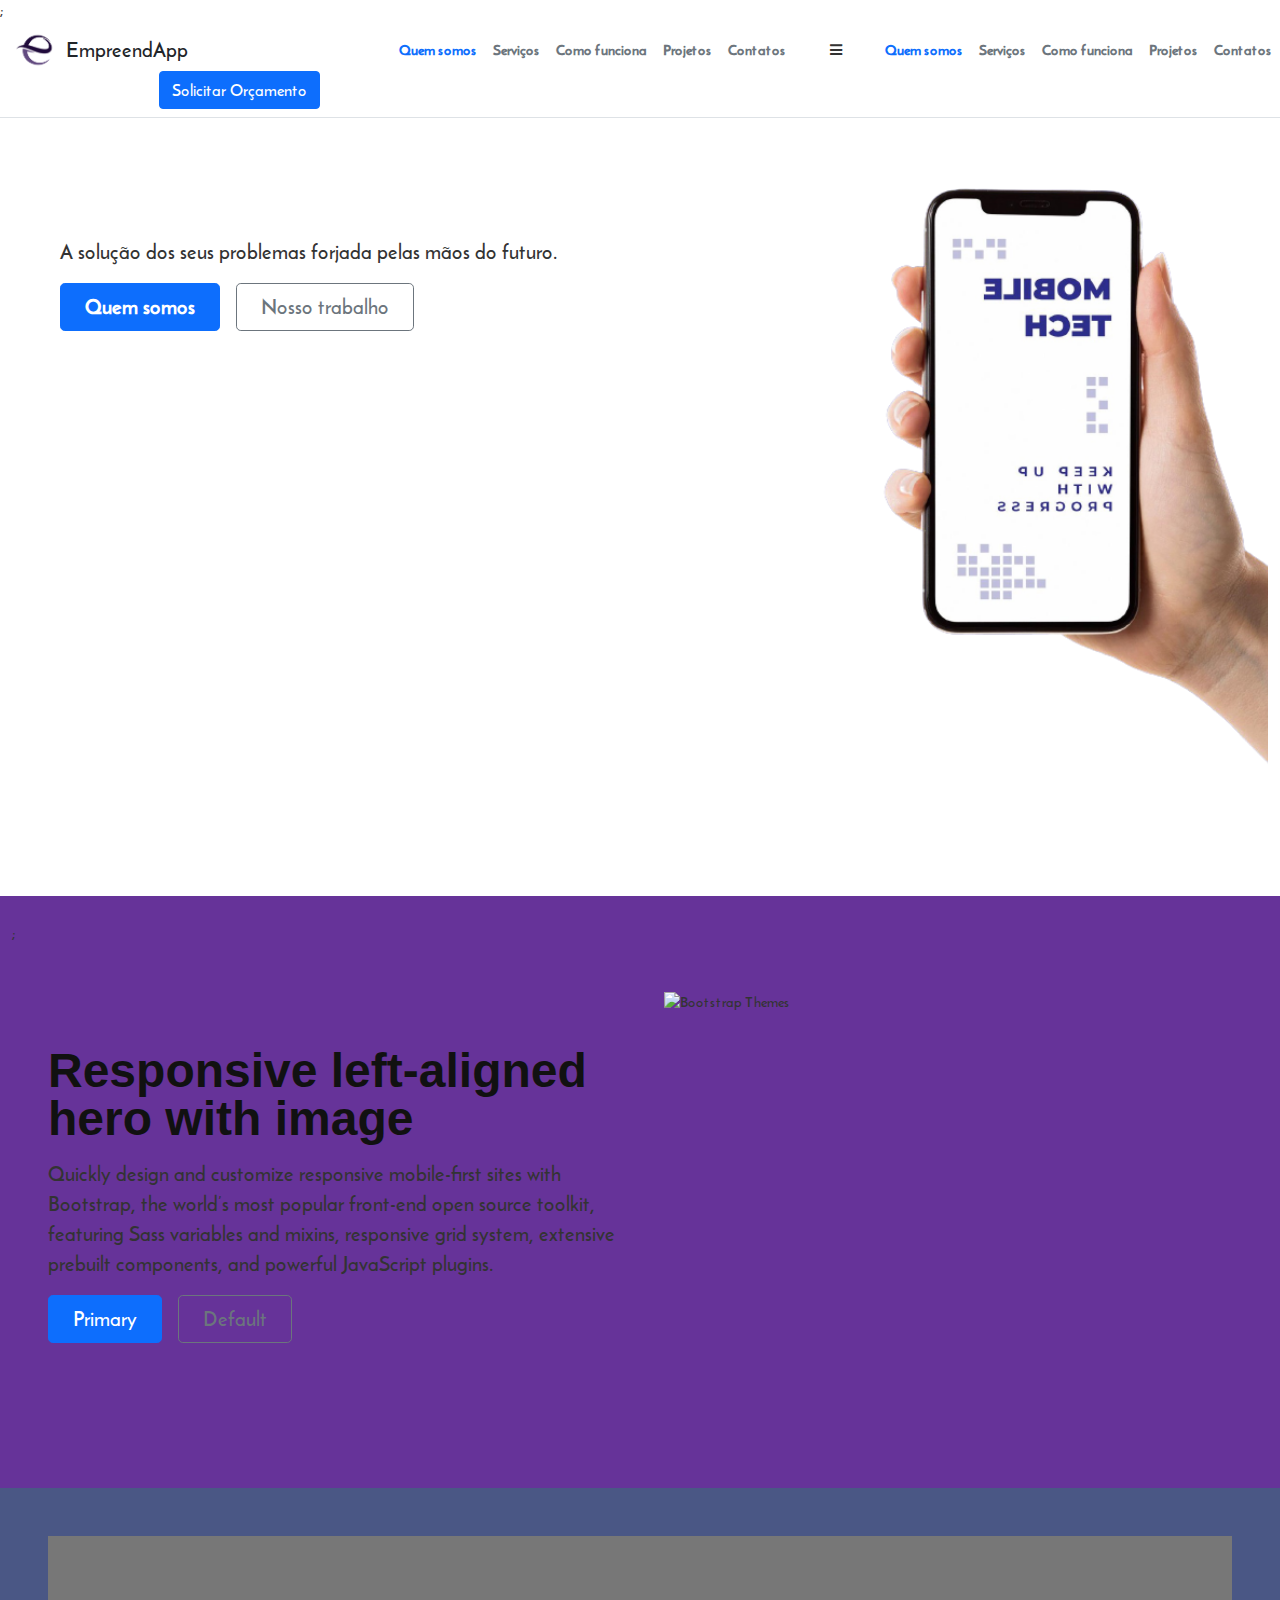
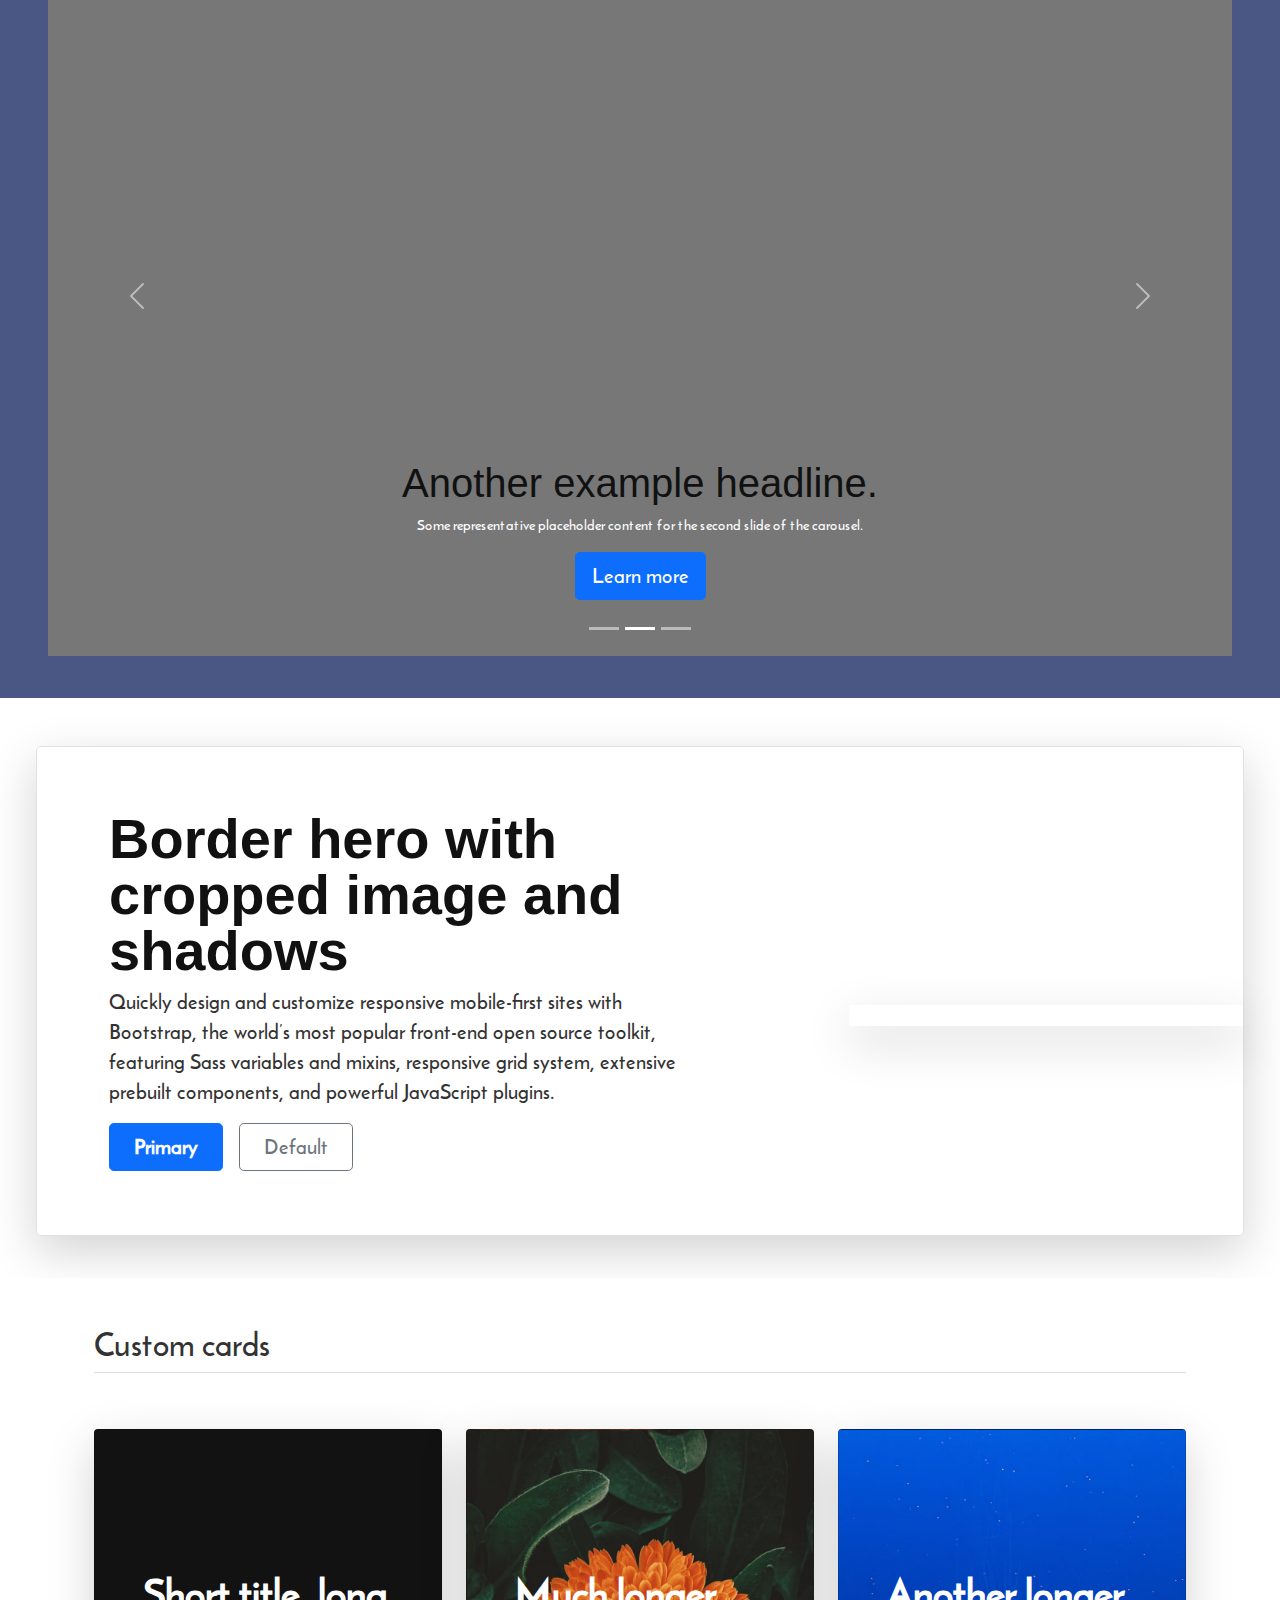
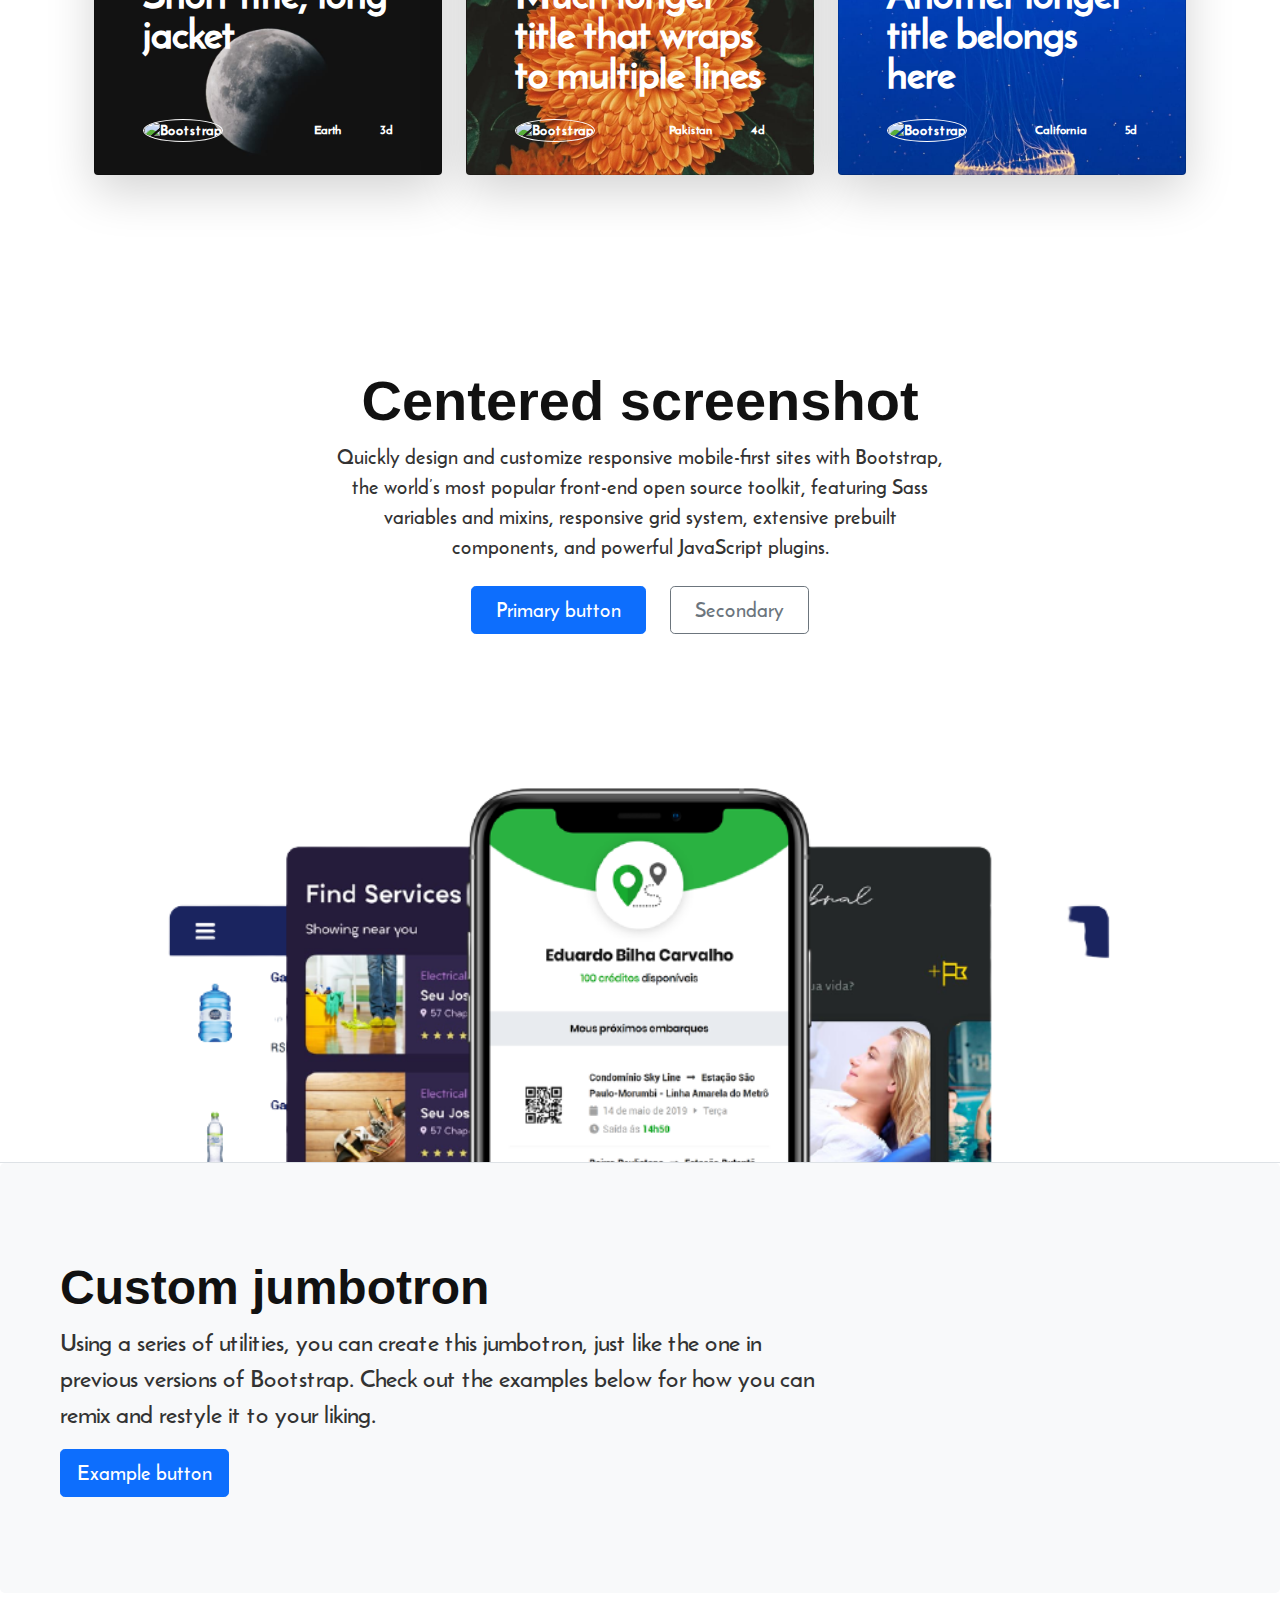
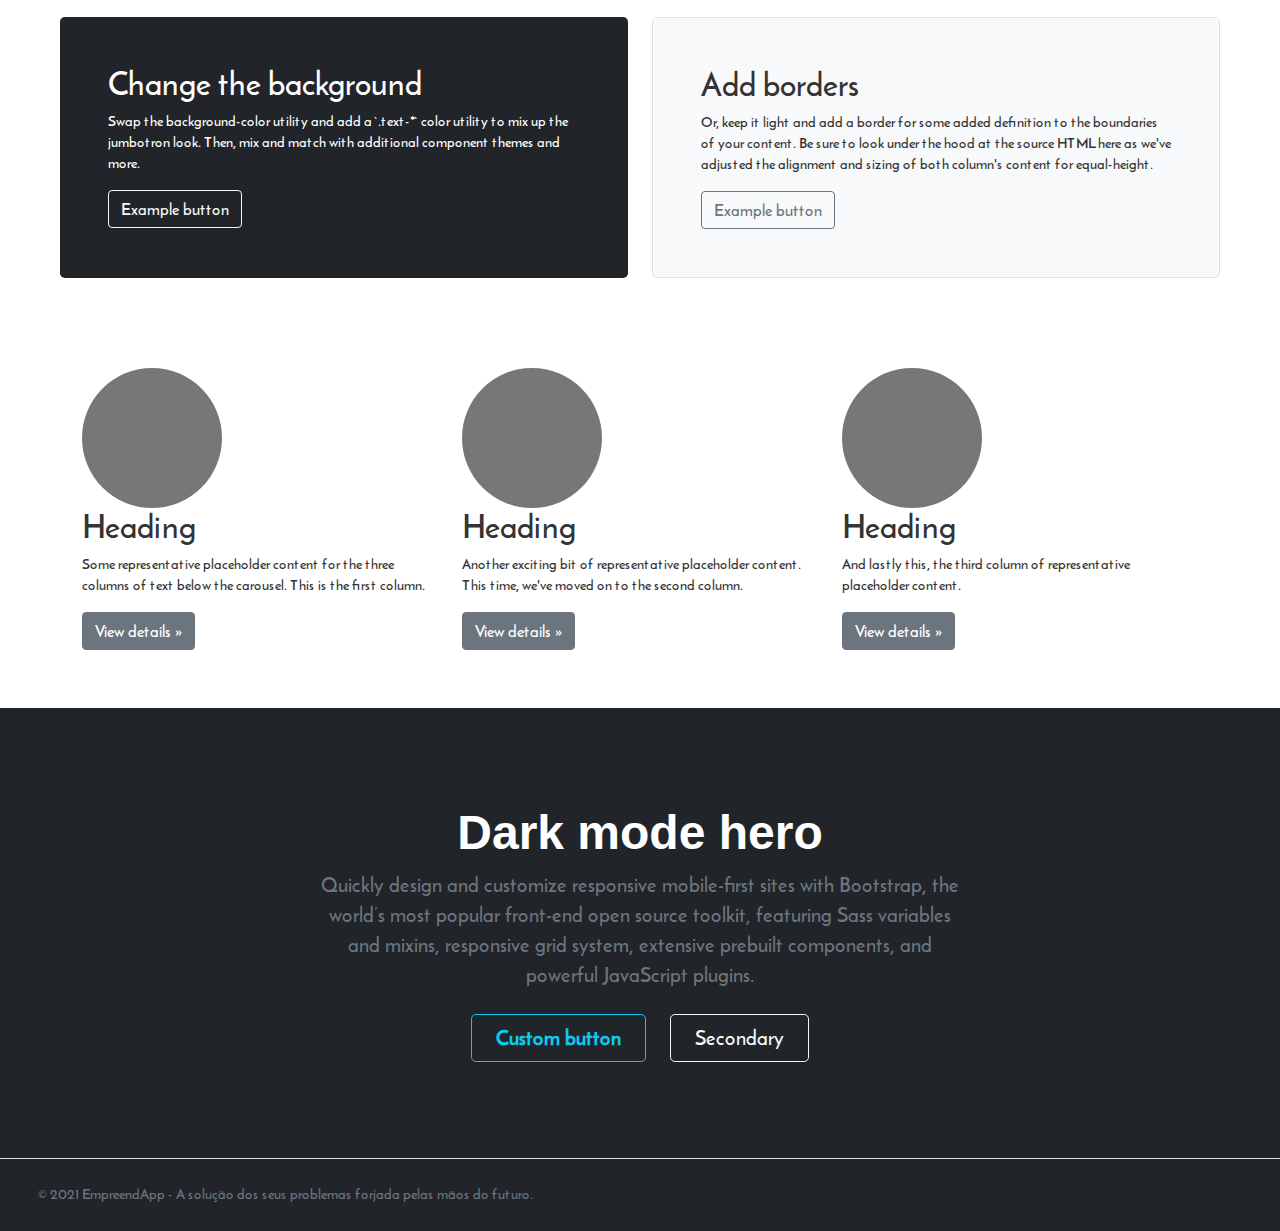
==== commit 183dace9: "Adição do Font Awesome" ====
--- a/index.html
+++ b/index.html
@@ -11,7 +11,8 @@
     <link rel="stylesheet" href="css/bg-points-animate.css">
     <link rel="stylesheet" href="css/styles.css">
     <link rel="stylesheet" href="css/index.css" >
-
+    <link rel="stylesheet" href="./icons/fontawesome-free-5.15.4-web/css/all.css">;
+   
     <meta name="theme-color" content="#7952b3">    
 </head>
 <body style="background-color: white;">
@@ -245,38 +246,50 @@
         </div><!--bg-->
         
         <header class="d-flex flex-wrap align-items-center justify-content-center justify-content-md-between py-2 border-bottom bg-white" style="z-index: 2;">
-            <a href="/" class="d-flex align-items-center col-md-3 mb-2 mb-md-0 text-dark text-decoration-none lead">
+            <a id="logo" href="/" class="d-flex align-items-center col-md-3 mb-2 mb-md-0 text-dark text-decoration-none lead">
                 <img class="bi me-2 mx-3" width="42" height="42" aria-label="EmpreendApp"
                     src="imgs/empreendapp-logo.png"/>
                 <strong>EmpreendApp</strong>
             </a>
-    
-            <ul class="nav col-12 col-md-auto mb-2 justify-content-center mb-md-0">
+            <div class="clear"></div>
+
+            <ul id="menu-desktop"class="nav col-12 col-md-auto mb-2 justify-content-center mb-md-0">
                 <li><a href="#" class="nav-link px-2 link-primary">Quem somos</a></li>
                 <li><a href="#" class="nav-link px-2 link-secondary">Serviços</a></li>
                 <li><a href="#" class="nav-link px-2 link-secondary">Como funciona</a></li>
                 <li><a href="#" class="nav-link px-2 link-secondary">Projetos</a></li>
                 <li><a href="#" class="nav-link px-2 link-secondary">Contatos</a></li>
             </ul>
-            <div class="col-md-3 text-end" style="margin-right: 16px;">
-                <button type="button" class="btn btn-primary">Solicitar Orçamento</button>
+                
+            <div id="botao-menu-mobile">
+                <i id="icone-menu" class="fas fa-bars"></i>
+            </div>
+
+
+            <ul id="menu-mobile" class="nav col-12 col-md-auto mb-2 justify-content-center mb-md-0">
+                <li><a href="#" class="nav-link px-2 link-primary">Quem somos</a></li>
+                <li><a href="#" class="nav-link px-2 link-secondary">Serviços</a></li>
+                <li><a href="#" class="nav-link px-2 link-secondary">Como funciona</a></li>
+                <li><a href="#" class="nav-link px-2 link-secondary">Projetos</a></li>
+                <li><a href="#" class="nav-link px-2 link-secondary">Contatos</a></li>
+            </ul>
+
+            <div id="contianer-button" class="col-md-3 text-end" style="margin-right: 16px;">
+                <button id="btnSolicitarOrcamento" type="button" class="btn btn-primary">Solicitar Orçamento</button>
             </div>
             <div class="col-md-3 text-end" style=""></div>
         </header>
-        <div style="width: 100%; height: 40px;"></div>
+        <div id="headerEspacoSection1" style="width: 100%; height: 40px;"></div>
 
         <section id="section1" class="pt-5" style="height: auto; width: 100%; margin: 0px; background-color: white;">
-            <div class="row p-4 pb-0 pe-lg-0 pt-lg-5">
+                <div class="row p-4 pb-0 pe-lg-0 pt-lg-5">
                 <div class="col-lg-7 p-3 p-lg-5 pt-lg-3">
                     <h1 class="display-4 fw-bold lh-1">
-                        <!--Efeito no Titulo -->
-                        <!--
                         <div class="typing-slider" style="text-align: left; padding: 0; margin: 0;">
                             <p style="text-align: left; padding: 0; margin: 0;">Aqui você encontra</p>
                             <p style="text-align: left; padding: 0; margin: 0;">Aqui você inova</p>
                             <p style="text-align: left; padding: 0; margin: 0;">Estaremos com você</p>
                         </div>
-                        -->
                     </h1>
                     <p class="lead">A solução dos seus problemas forjada pelas mãos do futuro.</p>
                     <div class="d-grid gap-2 d-md-flex justify-content-md-start mb-4 mb-lg-3">
@@ -287,11 +300,9 @@
                 <div class="col-lg-4 offset-lg-1 p-0 overflow-hidden">
                     <img src="imgs/app-smartphone.png" alt="" width="450">
                 </div>
-                <div style="width: 100%; height: 120px;"></div>
-                -->
+                <div style="width: 100%; height: 120px;"></div>;
             </div>
         </section><!--section1-->
-
 
         <section id="section2" class="pag-y-86 px-5">
             <div class="row flex-lg-row-reverse align-items-center g-5 py-5">
@@ -632,6 +643,8 @@
             </ul>
         </footer>
         <script src="js/bootstrap.bundle.js"></script>
+        <script src="./js/jquery-slim.min.js"></script>
+        <script src="/js/menujs.js"></script>
     </div><!--center-->
 </body>
 </html>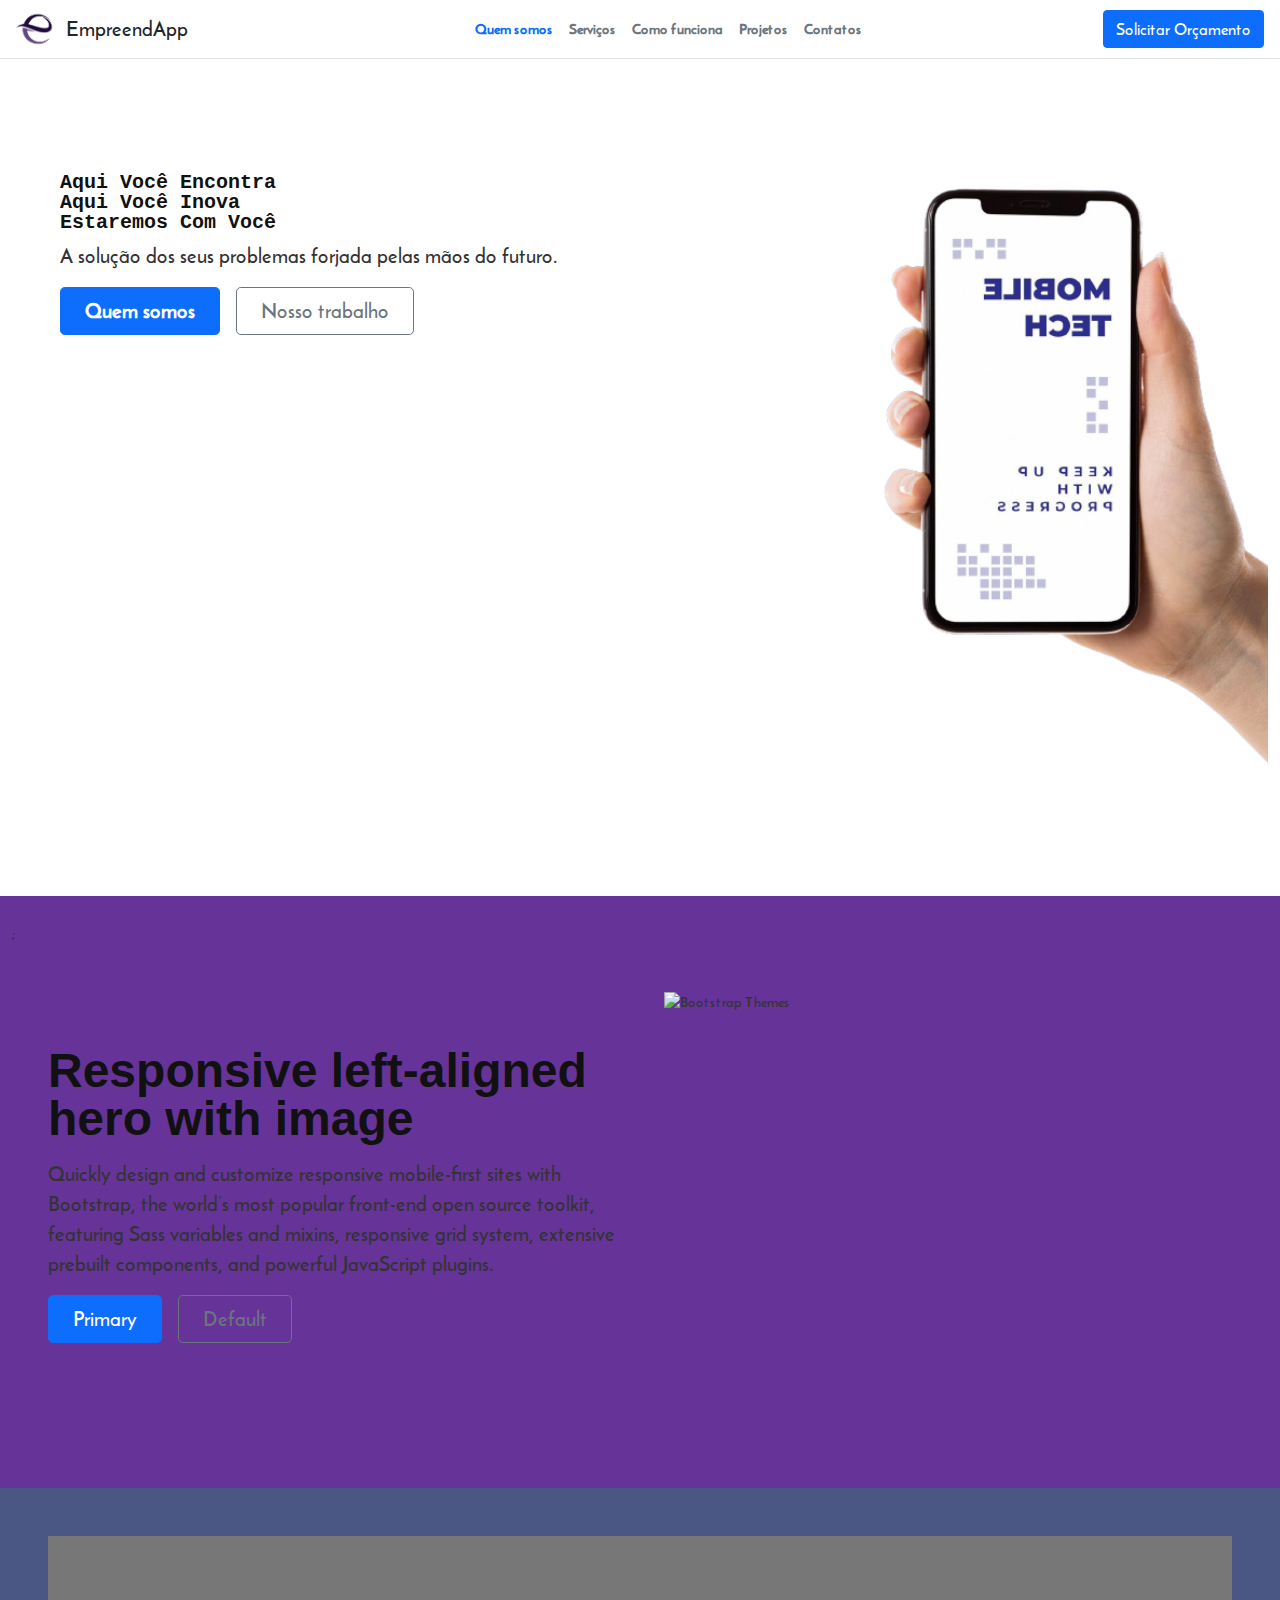
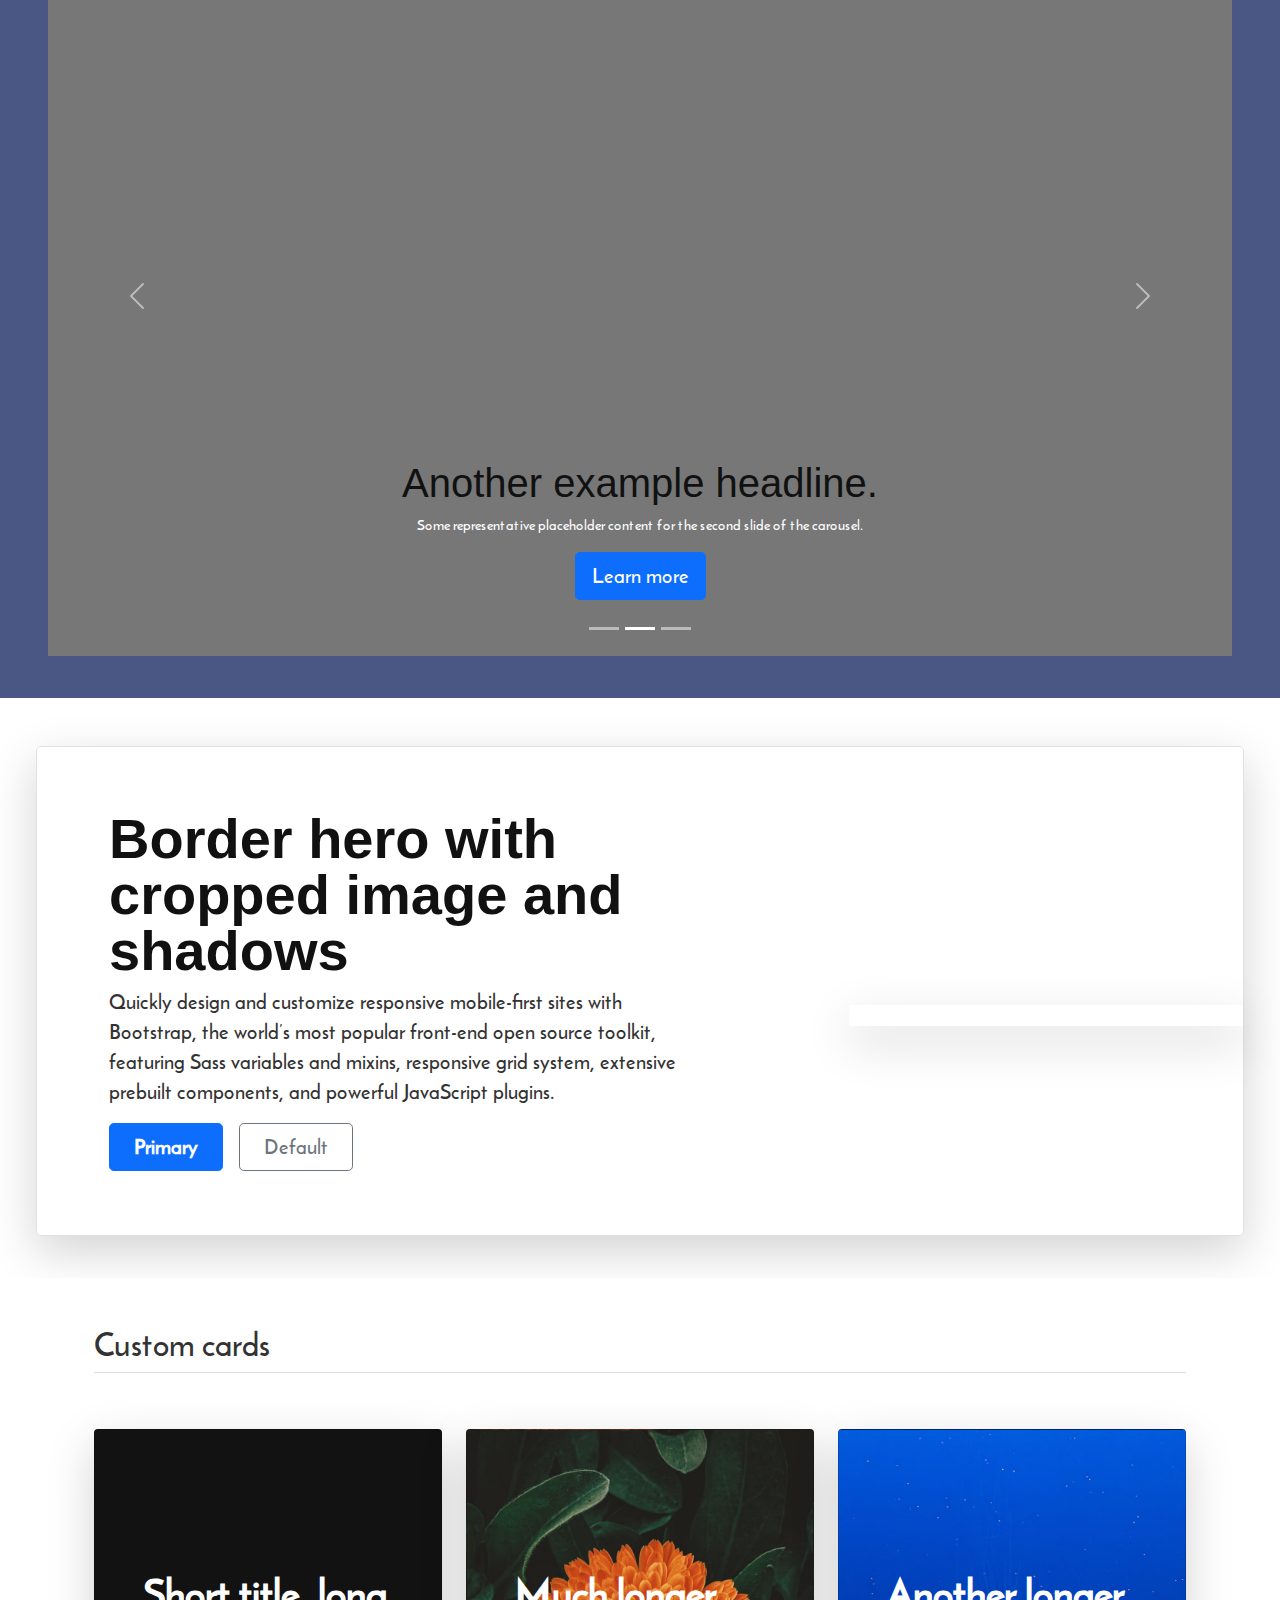
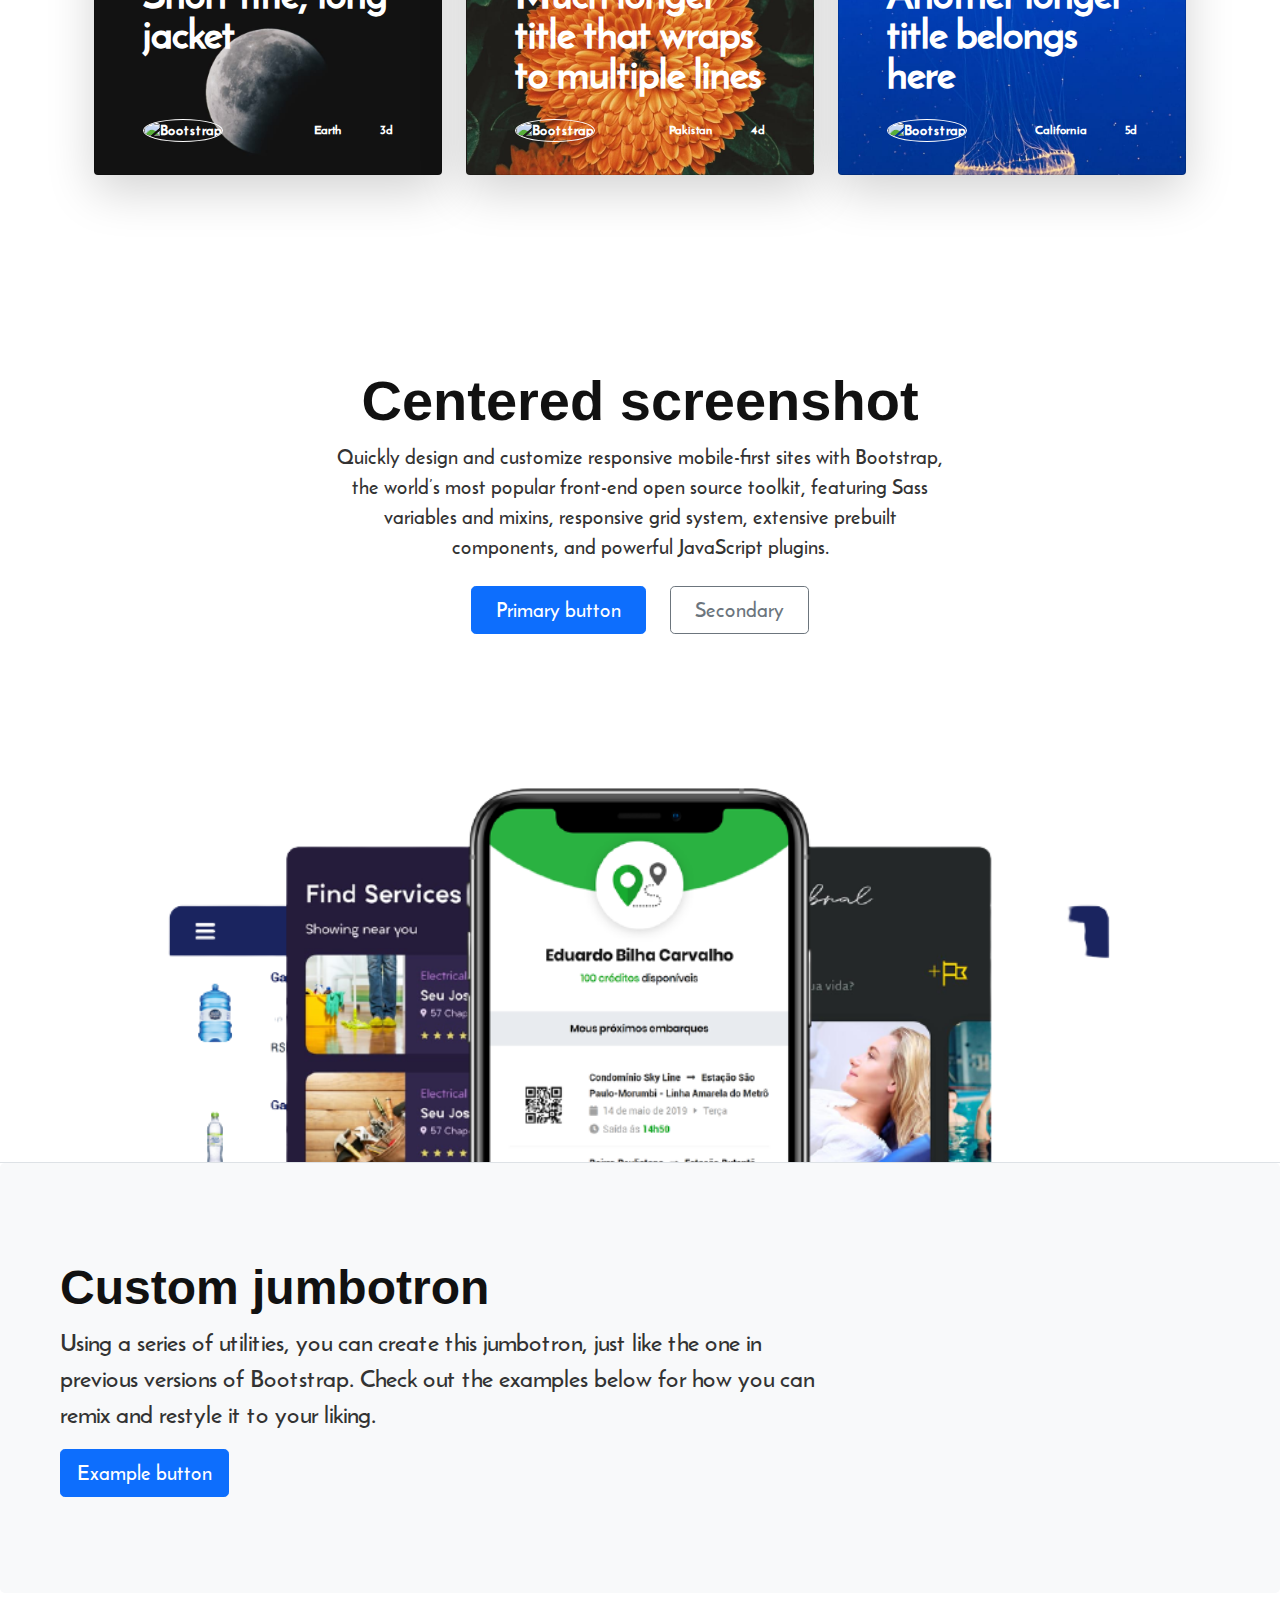
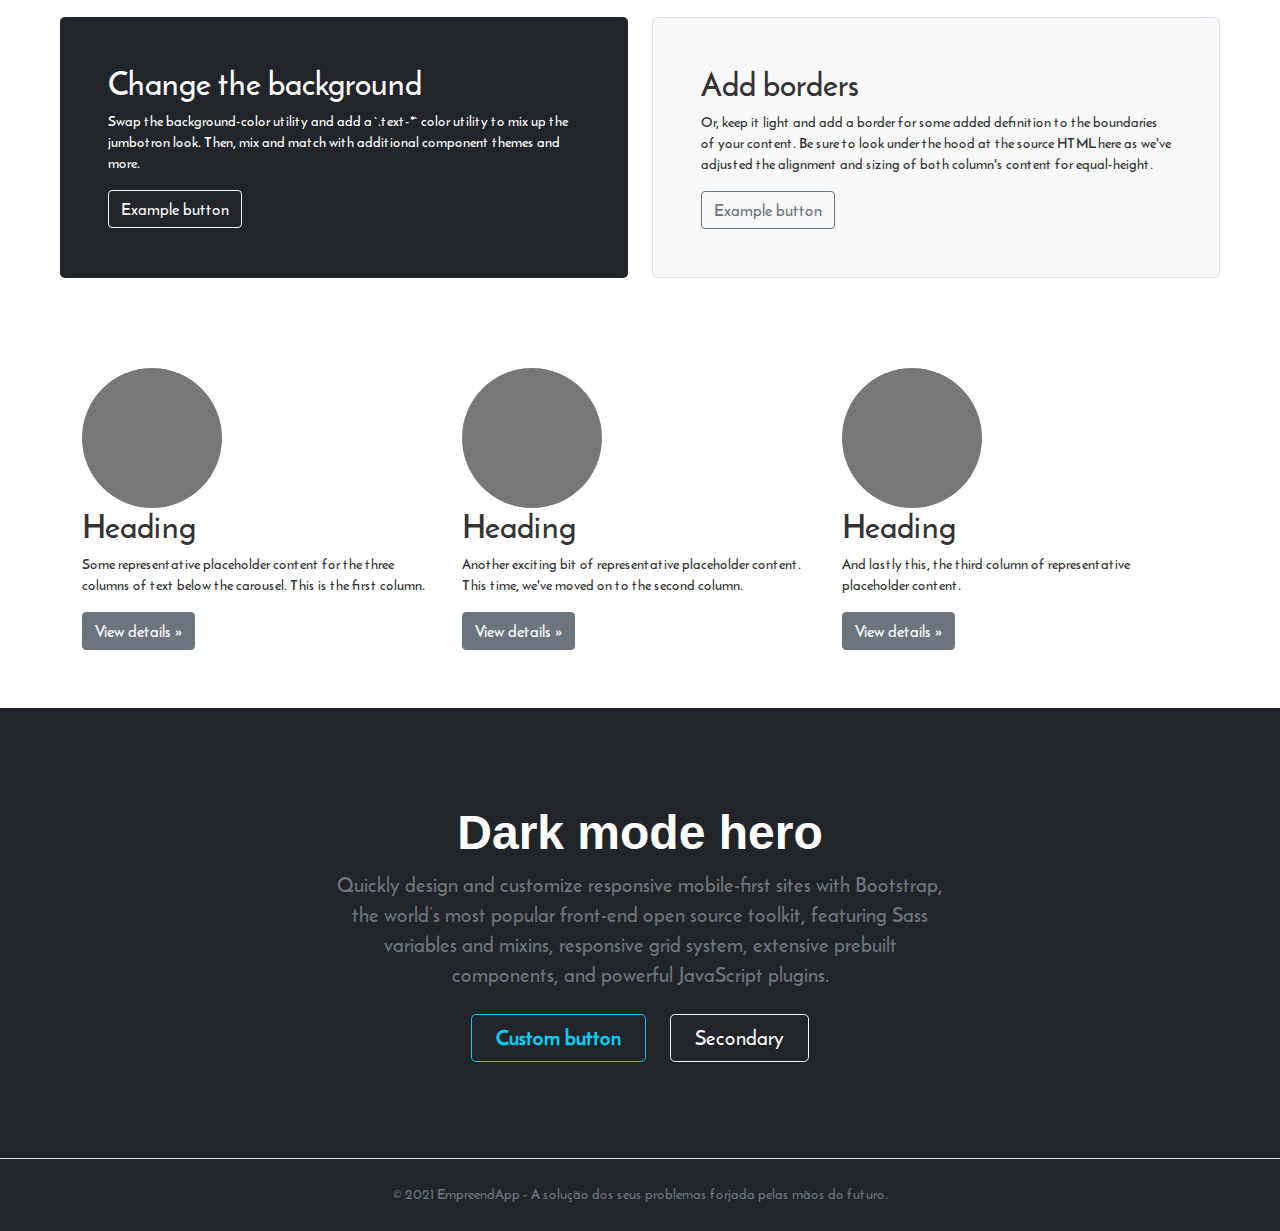
==== commit 6d866bf5: "Menu mobile animado criado." ====
--- a/index.html
+++ b/index.html
@@ -261,10 +261,10 @@
                 <li><a href="#" class="nav-link px-2 link-secondary">Contatos</a></li>
             </ul>
                 
+            
             <div id="botao-menu-mobile">
-                <i id="icone-menu" class="fas fa-bars"></i>
-            </div>
-
+                <i id="icone-menu" class="fas fa-bars" aria-hidden="true"></i>
+            </div>
 
             <ul id="menu-mobile" class="nav col-12 col-md-auto mb-2 justify-content-center mb-md-0">
                 <li><a href="#" class="nav-link px-2 link-primary">Quem somos</a></li>
@@ -643,8 +643,8 @@
             </ul>
         </footer>
         <script src="js/bootstrap.bundle.js"></script>
-        <script src="./js/jquery-slim.min.js"></script>
-        <script src="/js/menujs.js"></script>
+        <script src="./js/jquery.js"></script>
+        <script src="./js/menujs.js"></script>
     </div><!--center-->
 </body>
 </html>--- a/css/styles.css
+++ b/css/styles.css
@@ -1,6 +1,40 @@
-*{margin:0;padding:0;border:0;list-style:none;outline:none;} /* Fazendo reset */
-body{font:normal 14px Tahoma, Arial, sans-serif;color:#333;} /* Fonte normal tamanho 14 tenho Tahoma como fonte primaria */
-a{text-decoration:none;} /* Links sem efeitos */
+*{
+    margin:0;
+    padding:0;
+    border:0;
+    list-style:none;
+    outline:none;
+} /* Fazendo reset */
+
+body{
+    font:normal 14px Tahoma, Arial, sans-serif;
+    color:#333;
+    overflow-x:auto;
+} /* Fonte normal tamanho 14 tenho Tahoma como fonte primaria */
+
+.center{
+    max-width: 100%;
+    margin: 0 auto;
+}
+
+.w100{
+    width: 100%;
+}
+
+.left{
+    float: left;
+}
+
+.right{
+    float:right;
+}
+
+.clear{
+    clear:both;
+}
+a{
+    text-decoration:none;
+} /* Links sem efeitos */
 
 @font-face {
     font-family: aclonicaa_regular;
@@ -37,6 +71,8 @@
     font-family: reem_kufi_regular;
 }
 
+
+
 h1 {
     color: #111;
     font-family: Raleway, sans-serif !important;
@@ -56,7 +92,33 @@
     margin-left:14px;
 }
 
+footer div span{
+    position: absolute;
+    width: 100%;
+    text-align: center;
+}
+
+
 @media screen and (max-width: 820px) {
+    header{
+        position: absolute;
+        width: 100%;
+    }
+
+    header ul{
+        margin-left: -15px;
+       /* margin-right: 50px;*/
+    }
+
+    header div{
+        width: auto !important;
+        margin: 0 !important;
+    }
+
+    header div button{
+       float: left;
+    }
+
     #userProfileImg{
         top: 70px;
     }
@@ -69,4 +131,69 @@
     .btn-group .btn-dark{
         font-size: 10pt;
     }
-}+    .carousel-item svg.svg-dimensoes, svg rect.rect-dimensoes{
+        height: 75vh !important;
+    } 
+
+}
+@media screen and (width: 768px){
+    header a#logo{
+       margin-left: calc(50% - 96px) !important;
+    }
+}
+
+@media screen and (max-width: 768px){
+
+    header div#botao-menu-mobile{
+        display: block !important;
+        width:32px !important;
+        height: 32px !important;
+        font-size: 22px;
+        position: absolute;
+        top: 10px;
+        right:0;
+    }
+
+    header ul#menu-desktop{
+        display:none;
+    }
+
+    header ul#menu-mobile{
+        width: 100%;
+    }
+    
+
+    header div#botao-menu-mobile i{
+        width: 100%;
+        height: 100%;
+    }
+
+    header ul#menu-mobile li{
+        display: block;
+        width: 100%;
+        text-align: center;
+    }
+
+    header div#contianer-button {
+        width: 100% !important;
+        margin: 0 !important;
+        padding: 0 !important;
+    }
+
+    header button#btnSolicitarOrcamento {
+        margin-left: calc(50% - 78px);
+    }
+
+    #headerEspacoSection1{
+        height: 60px !important;
+    }
+}
+
+@media screen and (max-width: 600px){
+    
+    #section1 div h1 div.typing-slider  p{
+         font-size: 20px !important;
+         display: block;
+    }
+     
+ }--- a/css/index.css
+++ b/css/index.css
@@ -11,9 +11,20 @@
 }
 
 header {
+    top: 0;
+    left: 0;
     position: fixed;
     width: 100%;
+    margin-bottom: 40px;
 }
+
+header div#botao-menu-mobile{
+    display: none;
+}
+
+header ul#menu-mobile{
+    display: none;
+} 
 
 .pag-y {
     height: auto;
@@ -44,17 +55,7 @@
     width: 100%;    
 }
 
-#section div h1{
-    width: 100%;
-    background-color: red;
-}
-
-#section div h1 div.typing-slider  p{
-    width: 100%;
-    font-size: 14px !important;
-}
-
-#section div h1 > div{
+#section1 div h1{
     width: 100%;
 }
 
@@ -90,11 +91,10 @@
 
 .typing-slider p {
     position: relative;
-    display: inline;
-    font-size: 0;
-    text-transform: uppercase;
+    display: block;
+    font-size: 20px;
+    text-transform: capitalize;
     letter-spacing: 0;
-    animation: slide 15s step-start infinite;
 }
 
 .typing-slider p::after {
@@ -103,65 +103,19 @@
     top: 0;
     right: 0;
     bottom: 0;
-    border-left: 3px solid black;
     background-color: #FFF;
-    animation: typing 5s infinite, cursor 1s infinite;
 }
-
-.typing-slider p:nth-child(1) {
-    animation-delay: 0s;
-}
-.typing-slider p:nth-child(1)::after {
-    animation-delay: 0s;
-    animation-timing-function: steps(16), step-end;
-}
-
-.typing-slider p:nth-child(2) {
-    animation-delay: 5s;
-}
-.typing-slider p:nth-child(2)::after {
-    animation-delay: 5s;
-    animation-timing-function: steps(23), step-end;
-}
-
-.typing-slider p:nth-child(3) {
-    animation-delay: 10s;
-}
-.typing-slider p:nth-child(3)::after {
-    animation-delay: 10s;
-    animation-timing-function: steps(12), step-end;
-}
-
 
 .carousel-item svg.svg-dimensoes, svg rect.rect-dimensoes{
     height: 80vh;
     width: 100%;
 } 
 
-@keyframes cursor {
-    from, to {
-        border-color: transparent;
-    }
-    50% {
-        border-color: black;
-    }
+section#section9 p{
+    padding: 0 15px;
 }
-@keyframes typing {
-    from {
-        width: 100%;
-    }
-    90%, to {
-        width: 0;
-    }
+
+footer div span{
+    padding: 0 15px;
 }
-/*Tamanho da fonte está dando erro na responsividade*/
-@keyframes slide {
-    33.3333333333% {
-        font-size: 3rem;
-        letter-spacing: 3px;
-    }
-    to {
-        font-size: 0;
-        letter-spacing: 0;
-    }
-}+
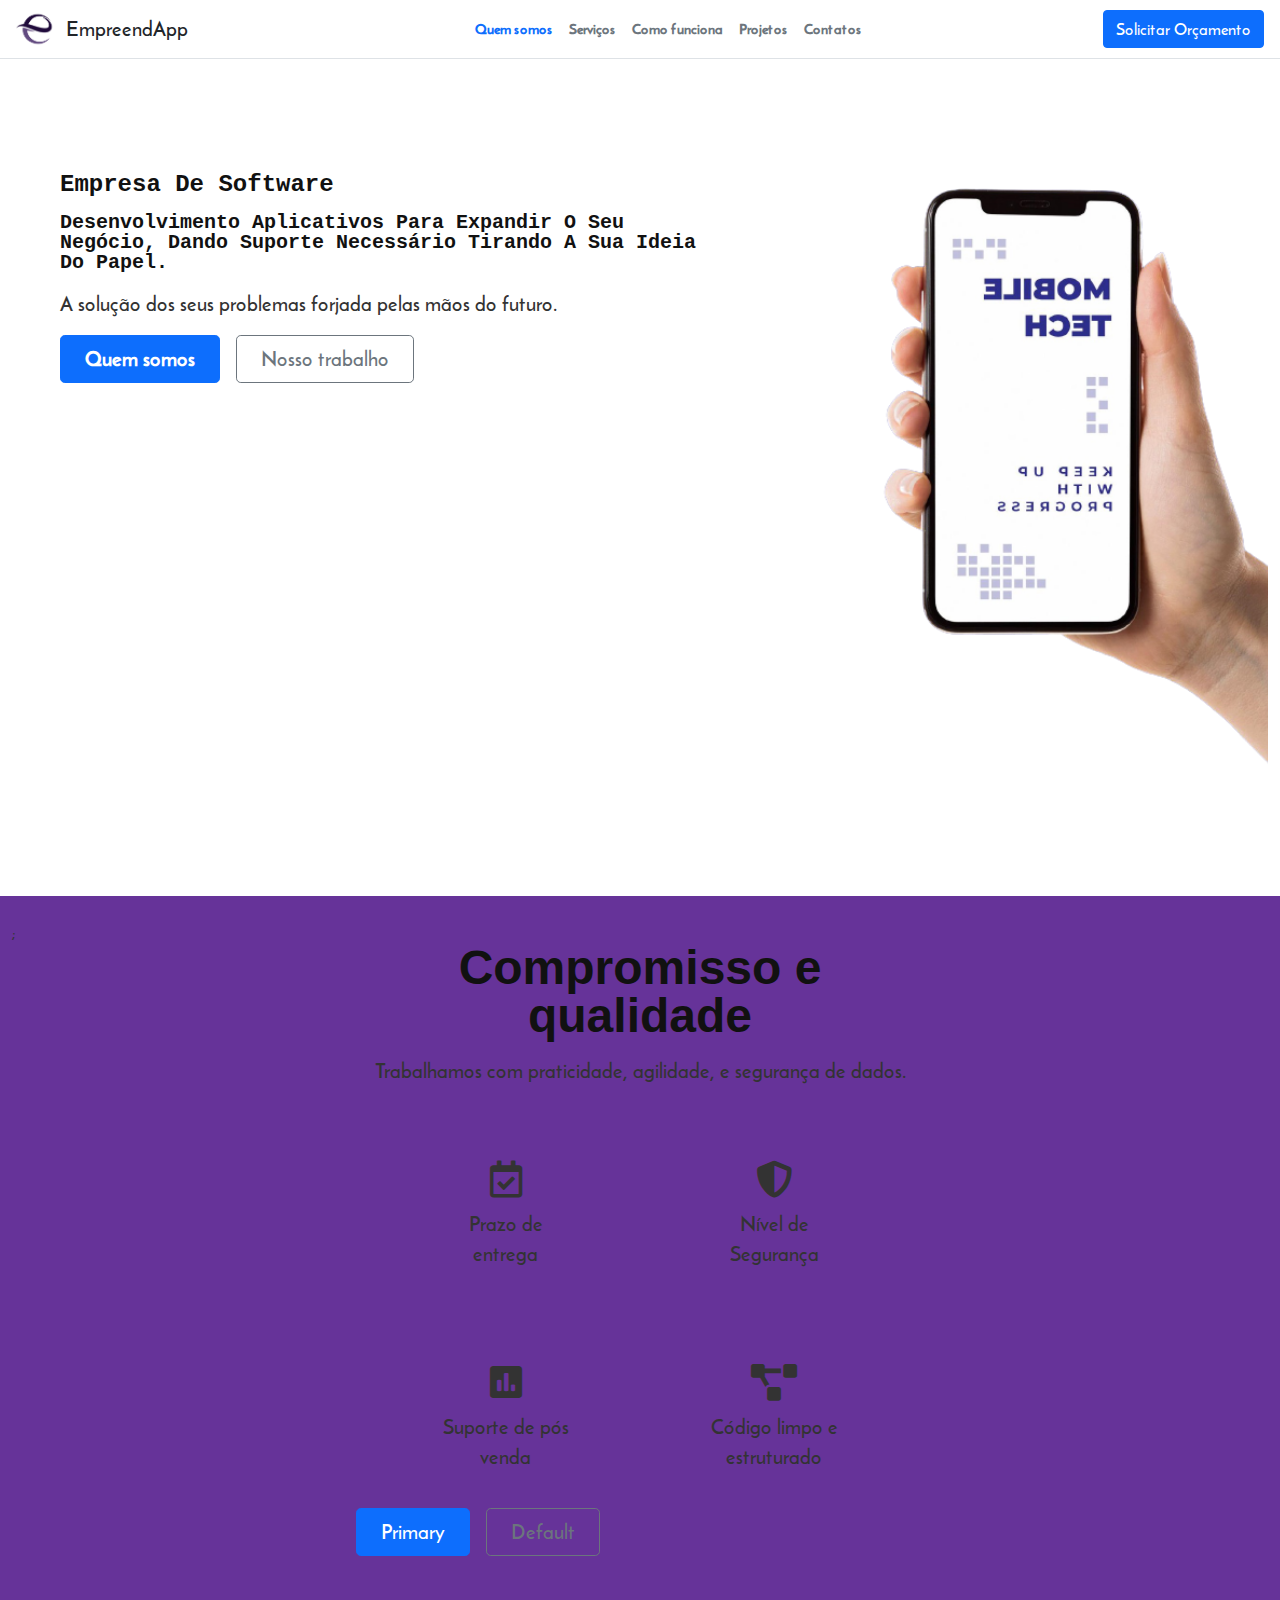
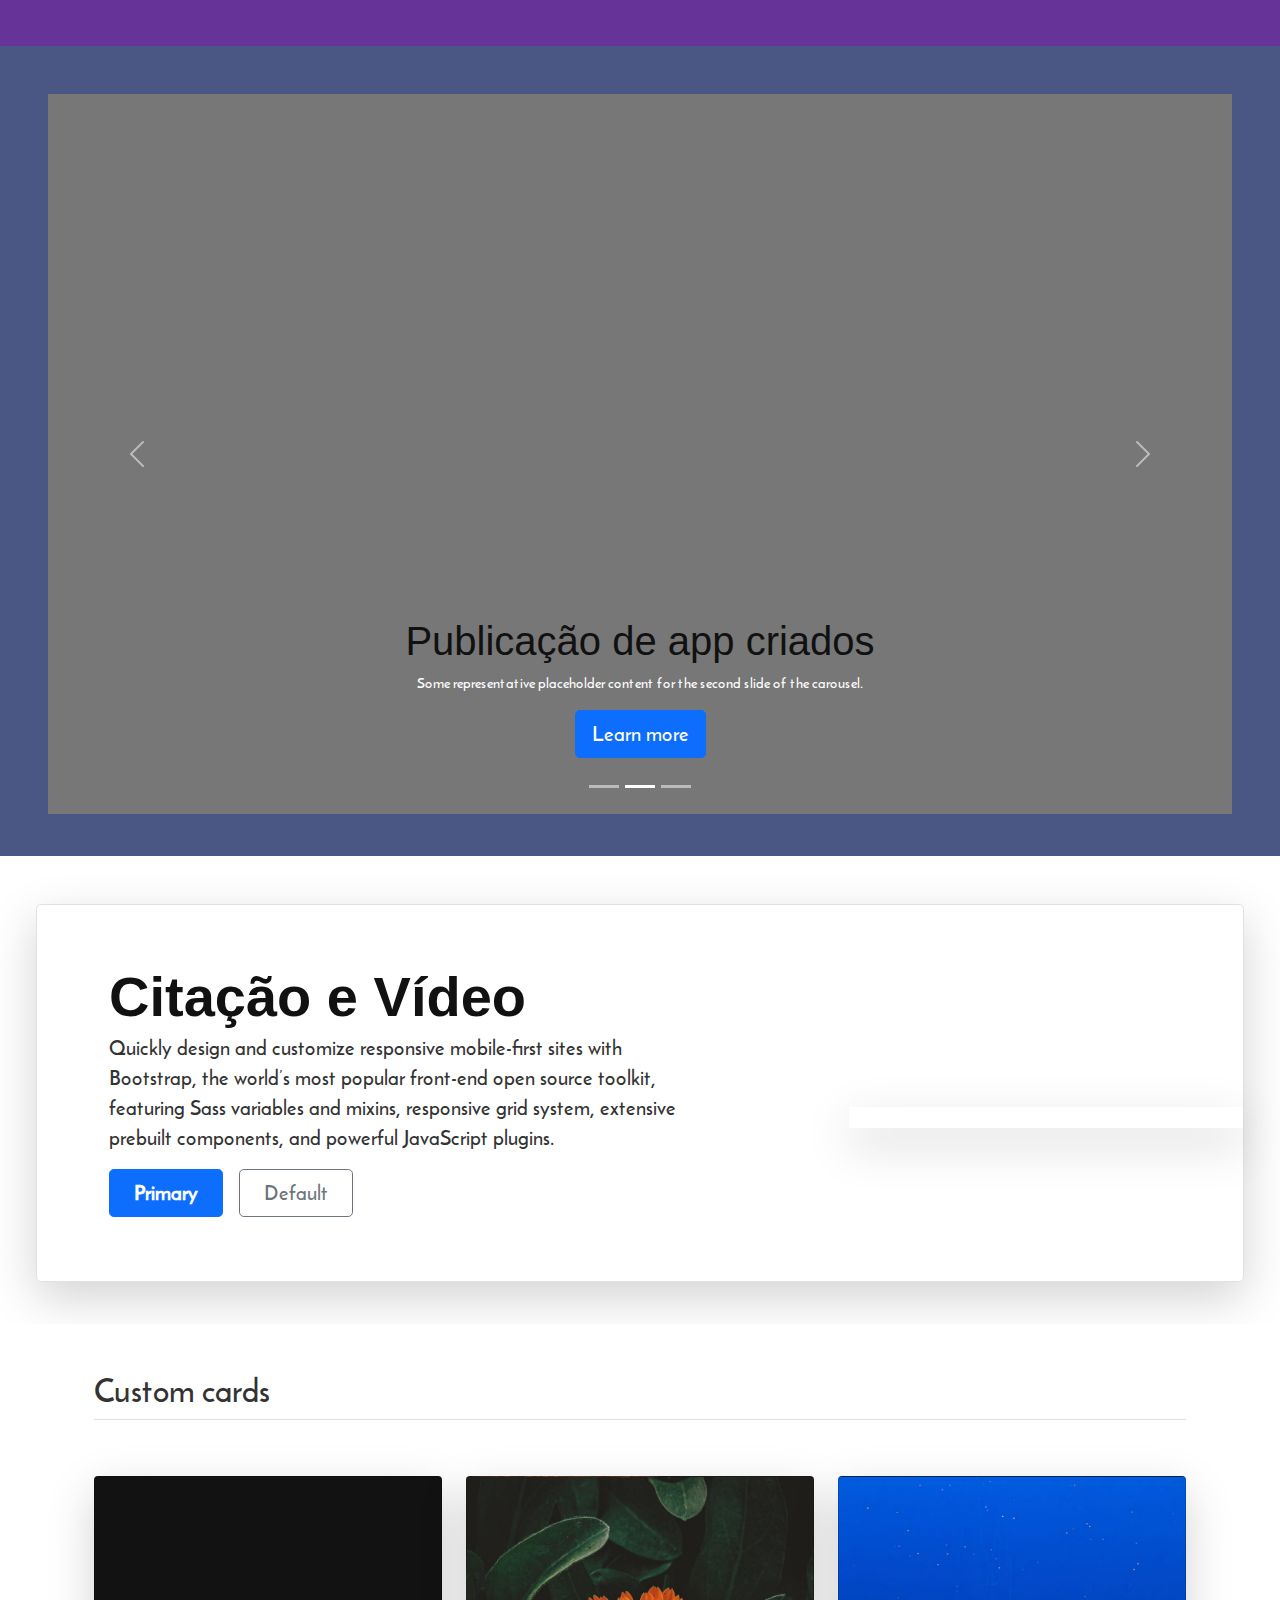
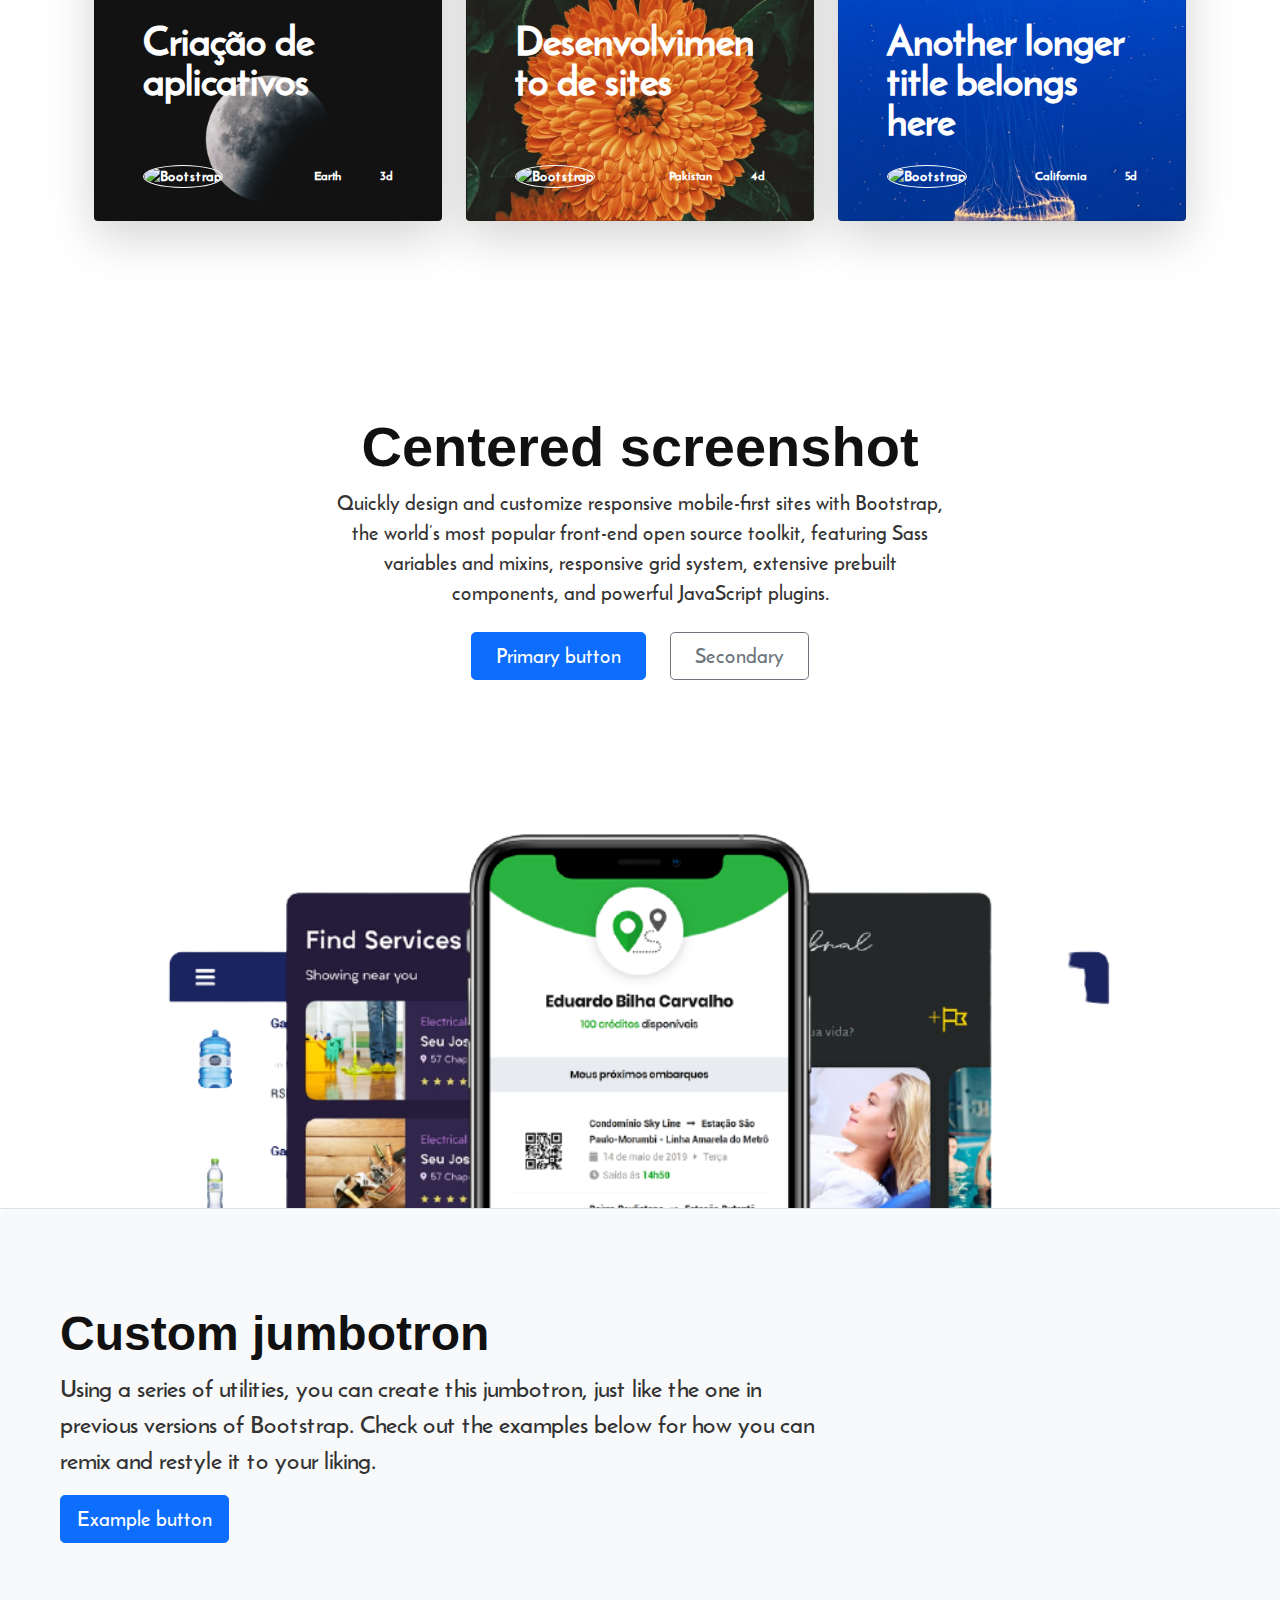
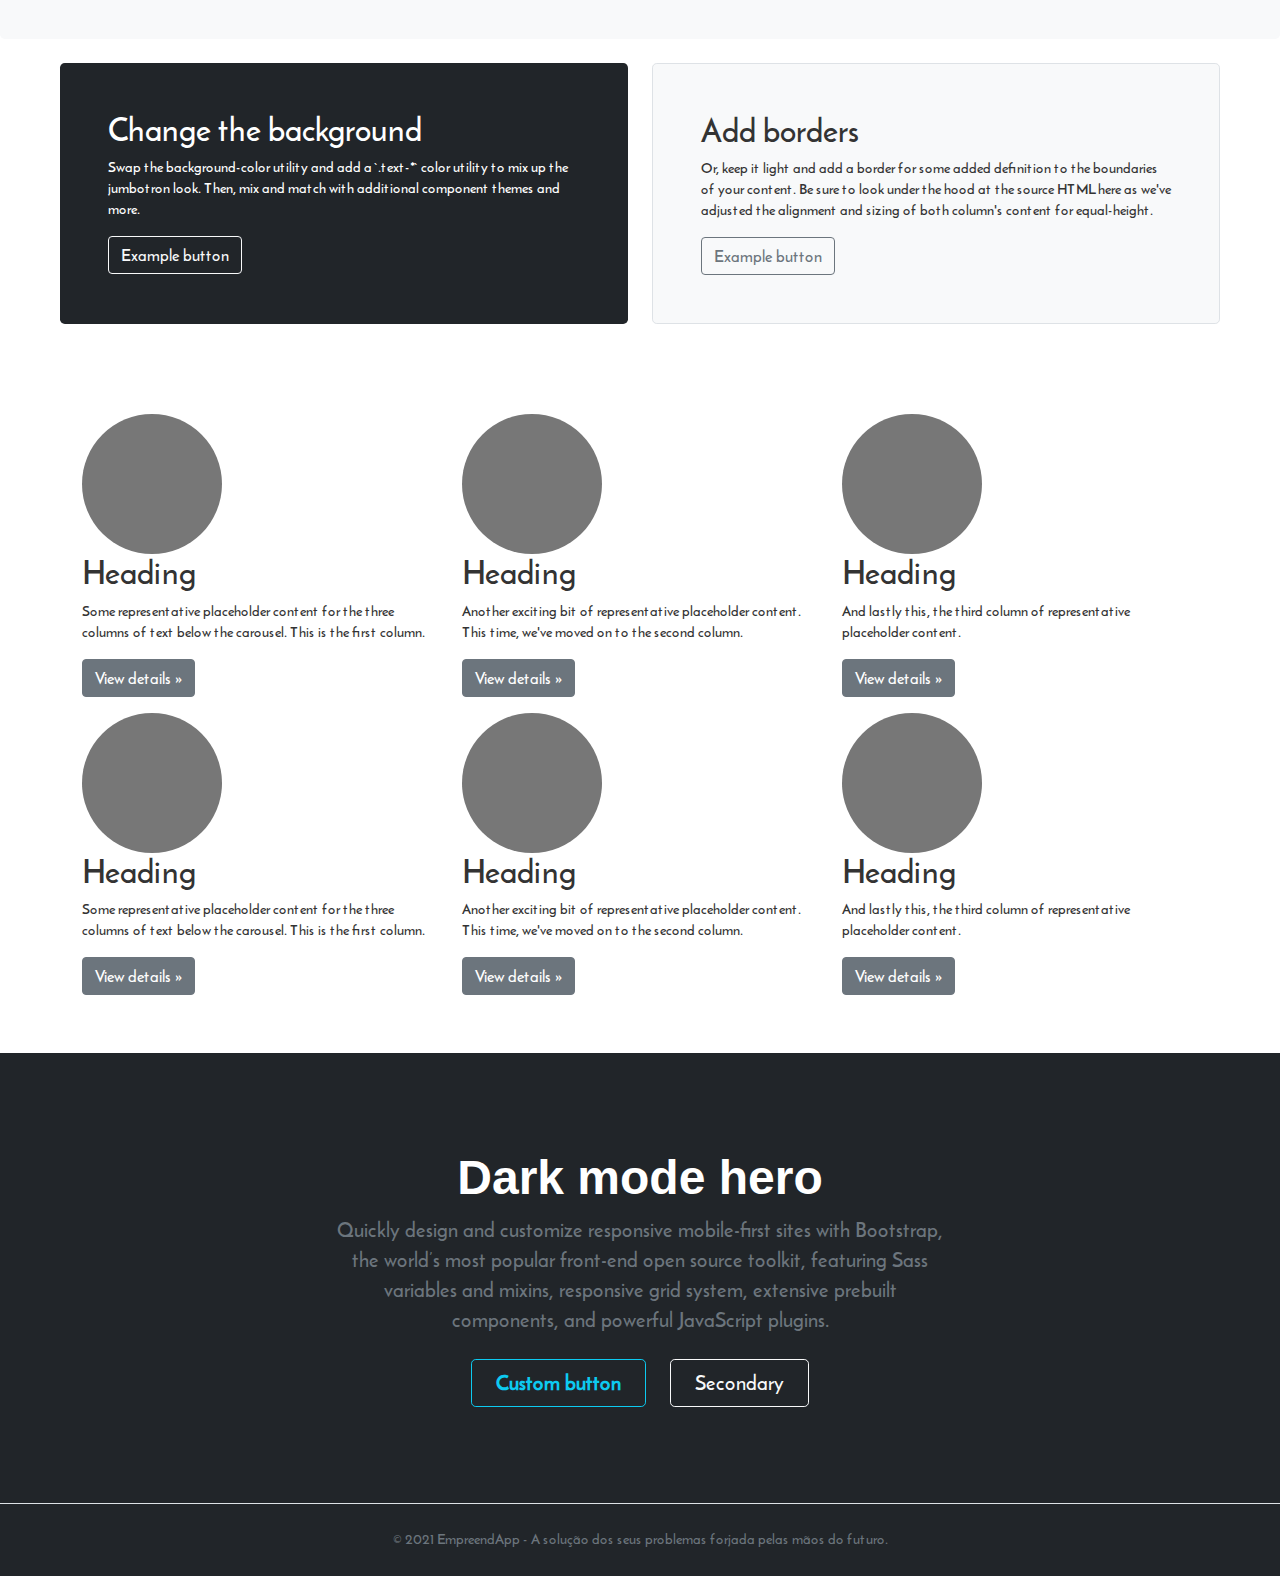
==== commit 7d89fea6: "conteudo parcialmente concluído." ====
--- a/index.html
+++ b/index.html
@@ -286,9 +286,8 @@
                 <div class="col-lg-7 p-3 p-lg-5 pt-lg-3">
                     <h1 class="display-4 fw-bold lh-1">
                         <div class="typing-slider" style="text-align: left; padding: 0; margin: 0;">
-                            <p style="text-align: left; padding: 0; margin: 0;">Aqui você encontra</p>
-                            <p style="text-align: left; padding: 0; margin: 0;">Aqui você inova</p>
-                            <p style="text-align: left; padding: 0; margin: 0;">Estaremos com você</p>
+                            <p>Empresa de Software</p>
+                            <p>Desenvolvimento aplicativos para expandir o seu negócio, dando suporte necessário tirando a sua ideia do papel.</p>
                         </div>
                     </h1>
                     <p class="lead">A solução dos seus problemas forjada pelas mãos do futuro.</p>
@@ -306,16 +305,37 @@
 
         <section id="section2" class="pag-y-86 px-5">
             <div class="row flex-lg-row-reverse align-items-center g-5 py-5">
-                <div class="col-10 col-sm-8 col-lg-6">
-                    <img src="https://getbootstrap.com/docs/5.1/examples/heroes/bootstrap-themes.png"
-                        class="d-block mx-lg-auto img-fluid" alt="Bootstrap Themes" width="700" height="500" loading="lazy">
-                </div>
-                <div class="col-lg-6">
-                    <h1 class="display-5 fw-bold lh-1 mb-3">Responsive left-aligned hero with image</h1>
-                    <p class="lead">Quickly design and customize responsive mobile-first sites with Bootstrap, the world’s most
-                        popular front-end open source toolkit, featuring Sass variables and mixins, responsive grid system,
-                        extensive prebuilt components, and powerful JavaScript plugins.</p>
-                    <div class="d-grid gap-2 d-md-flex justify-content-md-start">
+                <!--<div class="col-10 col-sm-8 col-lg-6">
+                </div>-->
+                <div id="conteudo-section2" class="col-lg-6">
+                    <h1 class="display-5 fw-bold lh-1 mb-3">Compromisso e qualidade</h1>
+                    <p class="lead">Trabalhamos com praticidade, agilidade, e segurança de dados.</p>
+
+                    <!--aliar os 4 box-icon-single e centralizar seus conteúdos-->
+                   <div class="container-icons">
+                        <div class="box-icon-single left">
+                            <i class="far fa-calendar-check"></i>
+                            <p>Prazo de entrega</p>
+                        </div><!--box-icon-single-->
+
+                        <div class="box-icon-single right">
+                            <i class="fas fa-shield-alt"></i>
+                            <p>Nível de Segurança</p>
+                        </div><!--box-icon-single-->
+
+                        <div class="clear"></div>
+                        <div class="box-icon-single left">
+                            <i class="fas fa-poll"></i><p>Suporte de pós venda</p>
+                        </div><!--box-icon-single-->
+                        
+                        <div class="box-icon-single right">
+                            <i class="fas fa-project-diagram"></i><p>Código limpo e estruturado</p>
+                        </div><!--box-icon-single-->
+                   </div><!--container-icons-->
+                   <div class="clear"></div>
+                    
+                    
+                    <div id="container-buttons"class="d-grid gap-2 d-md-flex justify-content-md-start">
                         <button type="button" class="btn btn-primary btn-lg px-4 me-md-2">Primary</button>
                         <button type="button" class="btn btn-outline-secondary btn-lg px-4">Default</button>
                     </div>
@@ -323,6 +343,8 @@
             </div>
             <br><br>
         </section><!--section2-->
+
+  
 
         <section id="section3" class="pag-y-content pt-5 px-5">
             <div id="myCarousel" class="carousel slide pointer-event" data-bs-ride="carousel">
@@ -357,7 +379,7 @@
     
                         <div class="container">
                             <div class="carousel-caption">
-                                <h1>Another example headline.</h1>
+                                <h1>Publicação de app criados</h1>
                                 <p>Some representative placeholder content for the second slide of the carousel.</p>
                                 <p><a class="btn btn-lg btn-primary" href="#">Learn more</a></p>
                             </div>
@@ -393,7 +415,7 @@
         <section id="section4" class="pag-y px-5 pt-5 bg-white">
             <div class="row p-4 pb-0 pe-lg-0 pt-lg-5 align-items-center rounded-3 border shadow-lg">
                 <div class="col-lg-7 p-3 p-lg-5 pt-lg-3">
-                    <h1 class="display-4 fw-bold lh-1">Border hero with cropped image and shadows</h1>
+                    <h1 class="display-4 fw-bold lh-1">Citação e Vídeo</h1>
                     <p class="lead">Quickly design and customize responsive mobile-first sites with Bootstrap, the world’s most
                         popular front-end open source toolkit, featuring Sass variables and mixins, responsive grid system,
                         extensive prebuilt components, and powerful JavaScript plugins.</p>
@@ -409,17 +431,18 @@
             </div>
             <br><br>
         </section><!--section4-->
-
+       
         <section id="section5" class="pag-y-content bg-white">
             <div class="container px-4 py-5" id="custom-cards">
                 <h2 class="pb-2 border-bottom">Custom cards</h2>
     
                 <div class="row row-cols-1 row-cols-lg-3 align-items-stretch g-4 py-5">
-                    <div class="col">
+                    <div class="col" id="1">
                         <div class="card card-cover h-100 overflow-hidden text-white bg-dark rounded-5 shadow-lg"
                             style="background-image: url('imgs/unsplash-photo-1.png');">
                             <div class="d-flex flex-column h-100 p-5 pb-3 text-white text-shadow-1">
-                                <h2 class="pt-5 mt-5 mb-4 display-6 lh-1 fw-bold">Short title, long jacket</h2>
+                                <h2 class="cardCustomOffH2 pt-5 mt-5 mb-4 display-6 lh-1 fw-bold">Criação de aplicativos</h2>
+                                <p class="cardCustomOffP">Aqui a criação de seu aplicativo e completa para pessoas físicas, Startups, pequenas e grandes empresas.</p>
                                 <ul class="d-flex list-unstyled mt-auto">
                                     <li class="me-auto">
                                         <img src="https://github.com/twbs.png" alt="Bootstrap" width="32" height="32"
@@ -442,12 +465,12 @@
                         </div>
                     </div>
     
-                    <div class="col">
+                    <div class="col" id="2">
                         <div class="card card-cover h-100 overflow-hidden text-white bg-dark rounded-5 shadow-lg"
                             style="background-image: url('imgs/unsplash-photo-2.png');">
                             <div class="d-flex flex-column h-100 p-5 pb-3 text-white text-shadow-1">
-                                <h2 class="pt-5 mt-5 mb-4 display-6 lh-1 fw-bold">Much longer title that wraps to multiple
-                                    lines</h2>
+                                <h2 class="cardCustomOffH2 pt-5 mt-5 mb-4 display-6 lh-1 fw-bold">Desenvolvimento de sites</h2>
+                                <p class="cardCustomOffP">o site da sua empresa ou aplicativo deve ser costumizado de acordo com suas necessidades.</p>
                                 <ul class="d-flex list-unstyled mt-auto">
                                     <li class="me-auto">
                                         <img src="https://github.com/twbs.png" alt="Bootstrap" width="32" height="32"
@@ -470,11 +493,12 @@
                         </div>
                     </div>
     
-                    <div class="col">
+                    <div class="col" id="3">
                         <div class="card card-cover h-100 overflow-hidden text-white bg-dark rounded-5 shadow-lg"
                             style="background-image: url('imgs/unsplash-photo-3.png');">
                             <div class="d-flex flex-column h-100 p-5 pb-3 text-shadow-1">
-                                <h2 class="pt-5 mt-5 mb-4 display-6 lh-1 fw-bold">Another longer title belongs here</h2>
+                                <h2 class="cardCustomOffH2 pt-5 mt-5 mb-4 display-6 lh-1 fw-bold">Another longer title belongs here</h2>
+                                <p class="cardCustomOffP">Lorem ipsum, dolor sit amet consectetur adipisicing elit. Sequi hic, praesentium voluptatum accusantium.</p>
                                 <ul class="d-flex list-unstyled mt-auto">
                                     <li class="me-auto">
                                         <img src="https://github.com/twbs.png" alt="Bootstrap" width="32" height="32"
@@ -499,7 +523,7 @@
                 </div>
             </div>
         </section><!--section5-->
-    
+
         <section id="section6" class="pag-y-96 pt-5" style="margin: 0;">
             <div class="px-4 pt-5 text-center border-bottom">
                 <h1 class="display-4 fw-bold">Centered screenshot</h1>
@@ -569,6 +593,7 @@
                             first column.</p>
                         <p><a class="btn btn-secondary" href="#">View details »</a></p>
                     </div><!-- /.col-lg-4 -->
+
                     <div class="col-lg-4">
                         <svg class="bd-placeholder-img rounded-circle" width="140" height="140"
                             xmlns="http://www.w3.org/2000/svg" role="img" aria-label="Placeholder: 140x140"
@@ -582,6 +607,48 @@
                             column.</p>
                         <p><a class="btn btn-secondary" href="#">View details »</a></p>
                     </div><!-- /.col-lg-4 -->
+
+                    <div class="col-lg-4">
+                        <svg class="bd-placeholder-img rounded-circle" width="140" height="140"
+                            xmlns="http://www.w3.org/2000/svg" role="img" aria-label="Placeholder: 140x140"
+                            preserveAspectRatio="xMidYMid slice" focusable="false"><title>Placeholder</title>
+                            <rect width="100%" height="100%" fill="#777"></rect>
+                            <text x="50%" y="50%" fill="#777" dy=".3em">140x140</text>
+                        </svg>
+    
+                        <h2>Heading</h2>
+                        <p>And lastly this, the third column of representative placeholder content.</p>
+                        <p><a class="btn btn-secondary" href="#">View details »</a></p>
+                    </div>
+
+                    <div class="col-lg-4">
+                        <svg class="bd-placeholder-img rounded-circle" width="140" height="140"
+                            xmlns="http://www.w3.org/2000/svg" role="img" aria-label="Placeholder: 140x140"
+                            preserveAspectRatio="xMidYMid slice" focusable="false"><title>Placeholder</title>
+                            <rect width="100%" height="100%" fill="#777"></rect>
+                            <text x="50%" y="50%" fill="#777" dy=".3em">140x140</text>
+                        </svg>
+    
+                        <h2>Heading</h2>
+                        <p>Some representative placeholder content for the three columns of text below the carousel. This is the
+                            first column.</p>
+                        <p><a class="btn btn-secondary" href="#">View details »</a></p>
+                    </div><!-- /.col-lg-4 -->
+
+                    <div class="col-lg-4">
+                        <svg class="bd-placeholder-img rounded-circle" width="140" height="140"
+                            xmlns="http://www.w3.org/2000/svg" role="img" aria-label="Placeholder: 140x140"
+                            preserveAspectRatio="xMidYMid slice" focusable="false"><title>Placeholder</title>
+                            <rect width="100%" height="100%" fill="#777"></rect>
+                            <text x="50%" y="50%" fill="#777" dy=".3em">140x140</text>
+                        </svg>
+    
+                        <h2>Heading</h2>
+                        <p>Another exciting bit of representative placeholder content. This time, we've moved on to the second
+                            column.</p>
+                        <p><a class="btn btn-secondary" href="#">View details »</a></p>
+                    </div><!-- /.col-lg-4 -->
+                    
                     <div class="col-lg-4">
                         <svg class="bd-placeholder-img rounded-circle" width="140" height="140"
                             xmlns="http://www.w3.org/2000/svg" role="img" aria-label="Placeholder: 140x140"
@@ -644,7 +711,7 @@
         </footer>
         <script src="js/bootstrap.bundle.js"></script>
         <script src="./js/jquery.js"></script>
-        <script src="./js/menujs.js"></script>
+        <script src="./js/scripts.js"></script>
     </div><!--center-->
 </body>
 </html>--- a/css/styles.css
+++ b/css/styles.css
@@ -20,7 +20,9 @@
 .w100{
     width: 100%;
 }
-
+.w25{
+    width: 25%;
+}
 .left{
     float: left;
 }
@@ -70,7 +72,6 @@
 body{
     font-family: reem_kufi_regular;
 }
-
 
 
 h1 {
@@ -179,8 +180,8 @@
         margin: 0 !important;
         padding: 0 !important;
     }
-
     header button#btnSolicitarOrcamento {
+        display: none;
         margin-left: calc(50% - 78px);
     }
 
@@ -192,8 +193,25 @@
 @media screen and (max-width: 600px){
     
     #section1 div h1 div.typing-slider  p{
-         font-size: 20px !important;
-         display: block;
-    }
-     
+        font-size: 20px !important;
+        display: block;
+    }
+
+    #section2 .box-icon-single{
+        width: 100% !important;
+        float: none;
+    }
+
+    #section2 .box-icon-single i{
+        float: left;
+    }
+
+    #section2 .box-icon-single p{
+        text-indent: 10px;
+        display: inline;
+   } 
+
+    #container-buttons{
+        margin-top: 35px;
+    }
  }--- a/css/index.css
+++ b/css/index.css
@@ -1,6 +1,25 @@
 * {
     padding: 0;
     margin: 0;
+}
+.cardCustomOnH2{
+    opacity: 0;
+}
+ 
+ .cardCustomOnP{
+    display: block;
+    font-size:26px;
+    position: absolute;
+    top: 30px;
+    left: 10px;
+}
+ 
+ .cardCustomOffH2{
+    opacity:1;
+}
+ 
+ .cardCustomOffP{
+    display: none;
 }
 
 body {
@@ -59,19 +78,65 @@
     width: 100%;
 }
 
+#section1 h1 p{
+    width: 100% !important;
+    word-break: normal !important;
+}
+
+#section1 div h1 div p:nth-child(1){
+    font-size: 24px;
+}
+
+#section1 div h1 div p:nth-child(2){
+   width: 40%;
+}
+
 #section2 {
     background: rebeccapurple;
 }
 
+#section2 #conteudo-section2{
+    margin: 0 auto;
+}
+#section2 #conteudo-section2 h1{
+    text-align: center;
+}
+#section2 #conteudo-section2 {
+    text-align: center;
+}
+#section2 .container-icons{
+    width: 100%;
+    margin: 0 !important;
+    padding: 0 60px;
+}
+
+#section2 .container-icons .box-icon-single{
+    width: 40%; 
+    padding: 20px;;
+    display: block;
+    margin-top:40px !important;
+
+}
+
+.box-icon-single i{
+    font-size: calc(1.425rem + 1.1vw);
+}
+
+.box-icon-single p{
+    margin-top:10px;
+    font-size: 20px;
+}
 #section3 {
     background: rgba(56, 70, 121, 0.91);
 }
 
 #section6 {
+    
     background: #ffffff;
 }
 
 #section7 div:nth-child(2){
+   
     margin: 0 !important;
 }
 
@@ -86,7 +151,6 @@
 .typing-slider {
     font-family: Consolas, monospace;
     font-weight: bold;
-    white-space: nowrap;
 }
 
 .typing-slider p {
